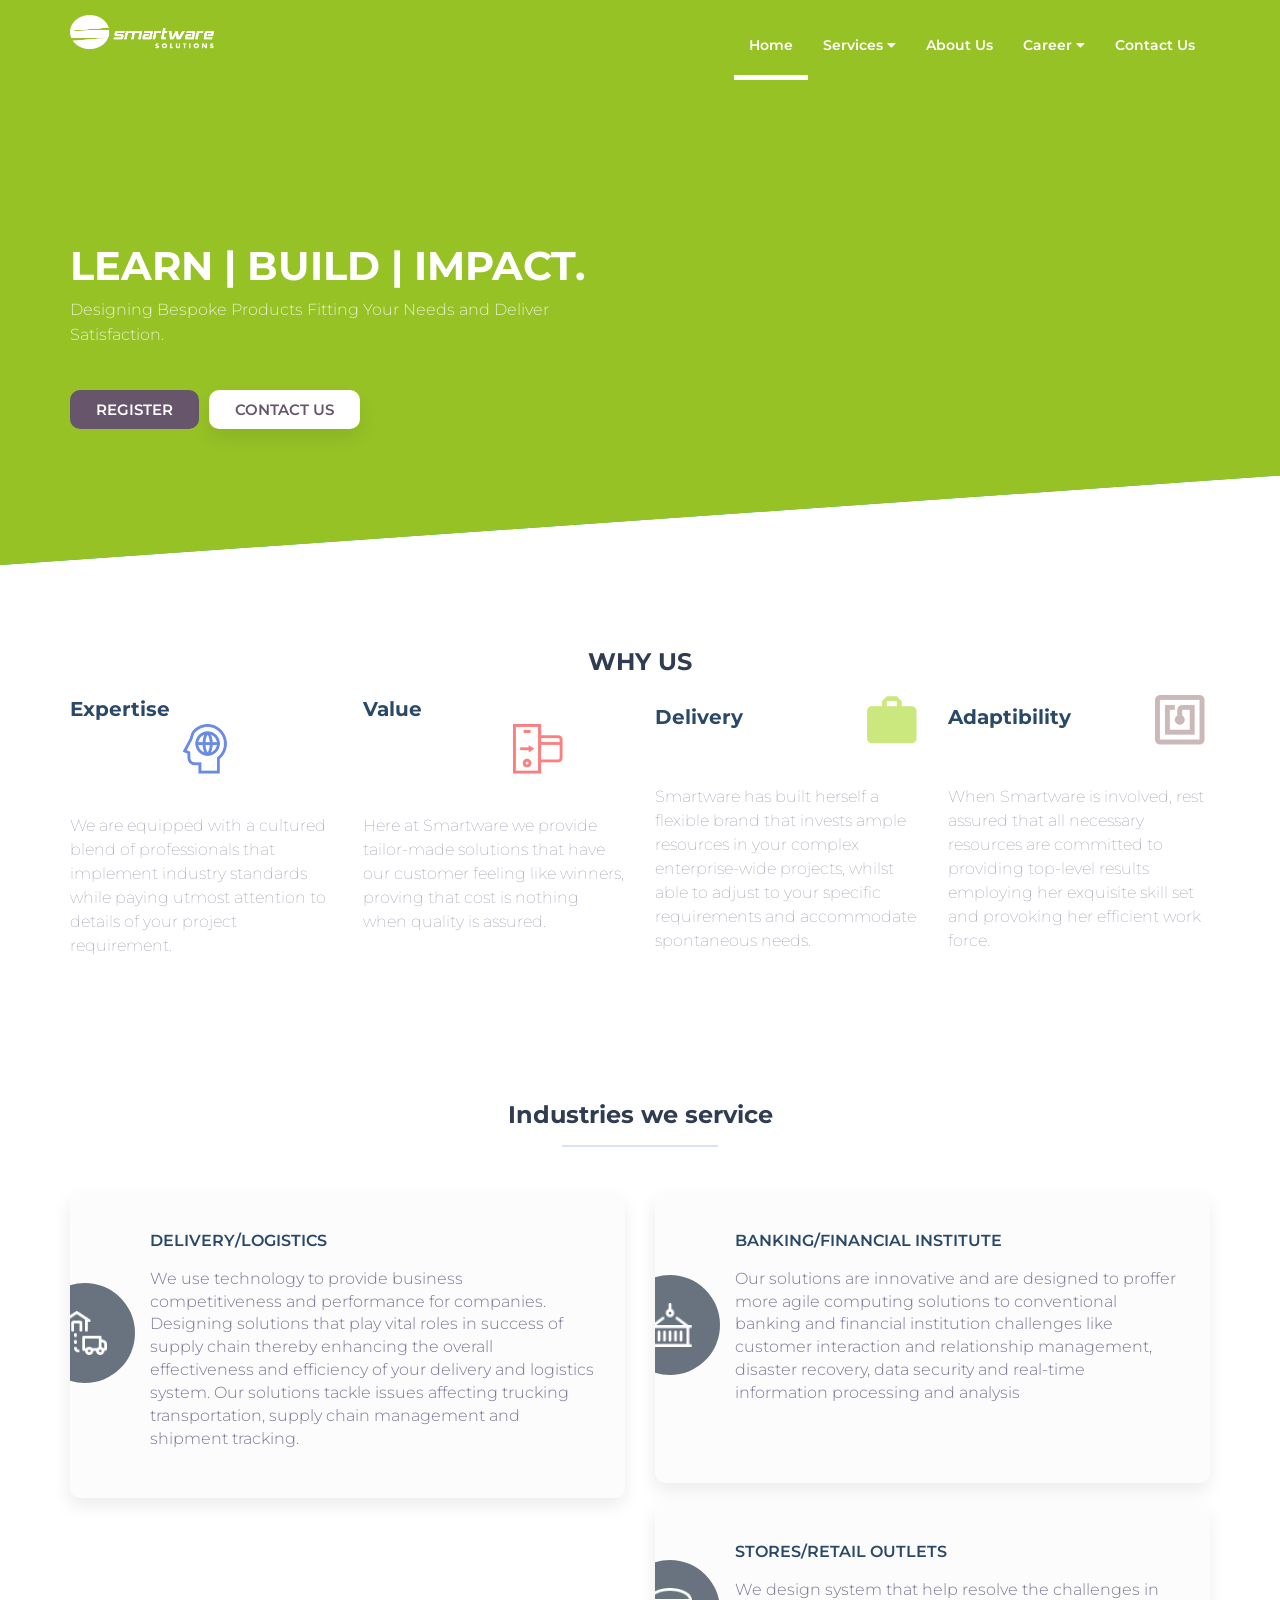
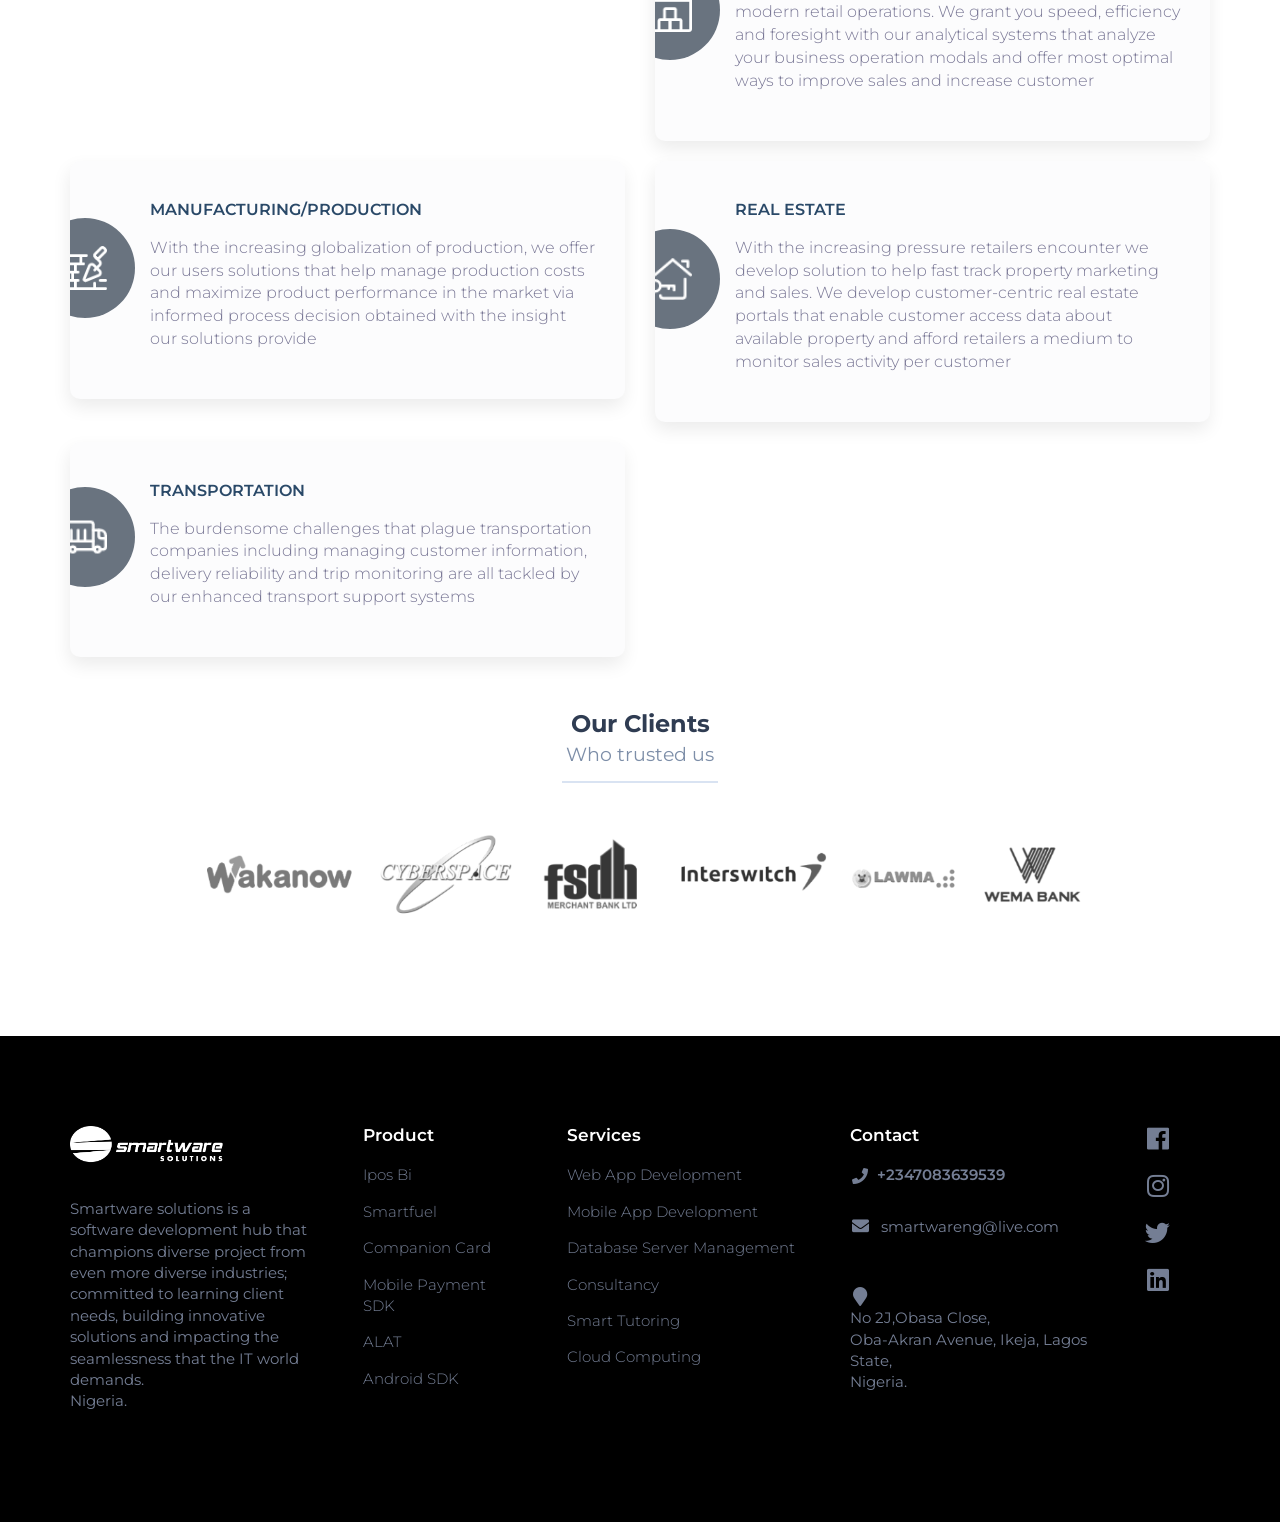
==== HtmlSite/index.html @ 6324d2cb "service page added and features" ====
<!doctype html>
<html>

<head>
    <meta charset="UTF-8">
    <meta name="viewport" content="width=device-width, initial-scale=1.0,maximum-scale=1.0, user-scalable=no">
    <title>Smartware</title>
    <link rel="stylesheet" type="text/css" href="css/bootstrap.min.css">
    <link rel="stylesheet" type="text/css" href="css/bootstrap-slider.min.css">
    <link rel="stylesheet" type="text/css" href="css/fontawesome-all.min.css">
    <link rel="stylesheet" type="text/css" href="css/style-green.css">
    <link rel="stylesheet" type="text/css" href="css/slick.css">
    <link rel="stylesheet" href="https://cdnjs.cloudflare.com/ajax/libs/animate.css/3.7.0/animate.css" />
</head>

<body>
    <div id="header-holder" class="main-header">
        <div class="bg-animation">
            <div class="graphic-show">
                <img class="fix-size" src="images/graphic1.png" alt="">
                <img class="img img1" src="images/graphic1.png" alt="">
                <img class="img img2" src="images/graphic2.png" alt="">
                <img class="img img3" src="images/graphic3.png" alt="">
            </div>
        </div>
        <nav id="nav" class="navbar navbar-default navbar-full">
            <div class="container-fluid">
                <div class="container container-nav">
                    <div class="row">
                        <div class="col-md-12">
                            <div class="navbar-header">
                                <button aria-expanded="false" type="button" class="navbar-toggle collapsed"
                                    data-toggle="collapse" data-target="#bs">
                                    <span class="icon-bar"></span>
                                    <span class="icon-bar"></span>
                                    <span class="icon-bar"></span>
                                </button>
                                <a class="logo-holder" href="index.html">
                                    <div class="logo" style="width:500px;height:18px"></div>
                                </a>
                            </div>
                            <div style="height: 1px;" role="main" aria-expanded="false" class="navbar-collapse collapse"
                                id="bs">
                                <ul class="nav navbar-nav navbar-right">
                                    <li><a style="border-bottom:5px solid #ffffff" href="index.html">Home</a></li>
                                    <li class="dropdown unity-menu">
                                        <a href="services.html">Services <i class="fas fa-caret-down"></i></a>
                                        <ul class="dropdown-menu dropdown-unity">
                                            <li>
                                                <a class=" " href="WebApp.html">
                                                    <div class="unity-box">

                                                        <div class="unity-title">
                                                            Web App Development
                                                        </div>

                                                    </div>
                                                </a>
                                            </li>

                                            <li>
                                                <a class=" " href="MobileApp.html">
                                                    <div class="unity-box">

                                                        <div class="unity-title">
                                                            Mobile App Development
                                                        </div>

                                                    </div>
                                                </a>
                                            </li>

                                            <li>
                                                <a class=" " href="Consultancy.html">
                                                    <div class="unity-box">

                                                        <div class="unity-title">
                                                            Consultancy
                                                        </div>

                                                    </div>
                                                </a>
                                            </li>

                                            <li>
                                                <a class=" " href="Outsourcing.html">
                                                    <div class="unity-box">

                                                        <div class="unity-title">
                                                            Recruitment Outsourcing
                                                        </div>

                                                    </div>
                                                </a>
                                            </li>

                                            <li>
                                                <a class=" " href="SmartTut.html">
                                                    <div class="unity-box">

                                                        <div class="unity-title">
                                                            Smart Tutoring
                                                        </div>

                                                    </div>
                                                </a>
                                            </li>

                                            <li>
                                                <a class=" " href="CloudComp.html">
                                                    <div class="unity-box">

                                                        <div class="unity-title">
                                                            Cloud Computing
                                                        </div>

                                                    </div>
                                                </a>
                                            </li>
                                        </ul>
                                    </li>
                                    <li class="dropdown">
                                        <a href="aboutus.html">About Us </a>
                                    </li>

                                    <li class="dropdown unity-menu">
                                        <a href="career.html">Career <i class="fas fa-caret-down"></i></a>
                                        <ul class="dropdown-menu dropdown-unity">
                                            <li>
                                                <a class=" " href="SoftwareEng.html">
                                                    <div class="unity-box">

                                                        <div class="unity-title">
                                                            Software Engineer
                                                        </div>

                                                    </div>

                                                </a>
                                            </li>

                                            <li>
                                                <a class=" " href="System Analyst.html">
                                                    <div class="unity-box">

                                                        <div class="unity-title">
                                                            System Analyst
                                                        </div>

                                                    </div>

                                                </a>
                                            </li>

                                            <li>
                                                <a class=" " href="BuisnessAnalyst.html">
                                                    <div class="unity-box">

                                                        <div class="unity-title">
                                                            Buisness Analyst
                                                        </div>

                                                    </div>

                                                </a>
                                            </li>

                                            <li>
                                                <a class="" href="SoftwareTester.html">
                                                    <div class="unity-box">

                                                        <div class="unity-title">
                                                            Software Tester
                                                        </div>

                                                    </div>

                                                </a>
                                            </li>

                                            <li>
                                                <a class="" href="WebDeveloper.html">
                                                    <div class="unity-box">

                                                        <div class="unity-title">
                                                            Web Developer
                                                        </div>

                                                    </div>

                                                </a>
                                            </li>
                                            <li>
                                                <a class="" href="NetworkEngineer.html">
                                                    <div class="unity-box">

                                                        <div class="unity-title">
                                                            Network Engineer
                                                        </div>

                                                    </div>

                                                </a>
                                            </li>

                                        </ul>


                                    </li>

                                    <li class="support-button-holder support-dropdown">
                                        <a href="contact.html">Contact Us</a>
                                    </li>
                                </ul>
                            </div>
                        </div>
                    </div>
                </div>
            </div>
        </nav>


        <div id="top-content" class="container-fluid">
            <div class="container">
                <div class="row">
                    <div class="col-md-6">
                        <div id="main-slider">
                            <div class="slide">
                                <!-- <div class="noti-holder">
                                    <a href="#">
                                        <div class="noti">
                                            <span class="badge">New</span><span class="text">Added new packages in cloud hosting.</span>
                                        </div>
                                    </a>
                                </div> -->
                                <div class="spacer"></div>
                                <span class=" animated wobble big-title">LEARN | BUILD | IMPACT.</span>
                                <p class="animated slideInDown">Designing Bespoke Products Fitting Your Needs and
                                    Deliver Satisfaction. </p>
                                <div class="btn-holder">
                                    <a href="signup.html" class="ybtn ybtn-header-color">Register</a><a
                                        href="contact.html" class="ybtn ybtn-white ybtn-shadow"
                                        style="margin:0;">Contact Us</a>
                                </div>
                            </div>
                        </div>
                    </div>
                    <div class="col-md-4">
                        <img class="header-graphic" src="images/graphic1.png" alt="" />
                    </div>
                </div>
            </div>
        </div>
    </div>

    <br>
    <div id="info" class="container-fluid">
        <div class="container">
            <div class="row">

                <div class="col-md-12">
                    <div class="top-title" >WHY US</div>
                    <!-- <div class="row-subtitle"></div> -->
                </div>
                <!-- <div class="info-why">
                    <h3 style="color:#2F3C52">WHY US?</h3>
                </div> -->
                <div class="info-host">
                    <div class="col-md-3">

                        <div class="expert-text">
                            <a href="" style="font-size: 20px; font-weight: bold; color: #2A4968;">Expertise</a>
                            <img src="images/expertise.png" style="width:50px; margin-left:110px" alt="">
                        </div>

                        <div class="info-text">
                            <p>We are equipped with a cultured blend of professionals that implement industry standards
                                while paying utmost attention to details of your project requirement.</p>
                        </div>

                    </div>

                    <div class="col-md-3">

                        <div class="expert-text">
                            <a href="" style="font-size: 20px; font-weight: bold; color: #2A4968;">Value</a>
                            <img src="images/mobile-payment.png" style="width:50px; margin-left:150px" alt="">
                        </div>

                        <div class="info-text">
                            <p>Here at Smartware we provide tailor-made solutions that have our customer feeling like
                                winners, proving that cost is nothing when quality is assured.</p>
                        </div>

                    </div>

                    <div class="col-md-3">

                        <div class="expert-text">
                            <a href="" style="font-size: 20px; font-weight: bold; color: #2A4968;">Delivery</a>
                            <img src="images/briefcase.png" style="width:50px; margin-left:120px" alt="">
                        </div>

                        <div class="info-text">
                            <p>Smartware has built herself a flexible brand that invests ample resources in your complex
                                enterprise-wide projects, whilst able to adjust to your specific requirements and
                                accommodate spontaneous needs.</p>
                        </div>
                    </div>
                    <div class="col-md-3">

                        <div class="expert-text">
                            <a href="" style="font-size: 20px; font-weight: bold; color: #2A4968;">Adaptibility</a>
                            <img src="images/communication.png" style="width:50px; margin-left:80px" alt="">
                        </div>

                        <div class="info-text">
                            <p>When Smartware is involved, rest assured that all necessary resources are committed to
                                providing top-level results employing her exquisite skill set and provoking her
                                efficient
                                work force.</p>
                        </div>
                    </div>
                </div>
            </div>
        </div>
    </div>

    <div id="services" class="container-fluid">
        <div class="container">
            <div class="row">
                <div class="col-md-12">
                    <div class="row-title">Industries we service</div>
                    <div class="row-subtitle"></div>
                </div>
            </div>
            <div class="row">
                <div class="col-sm-12 col-md-6">
                    <div class="service-box">
                        <div class="service-icon">
                            <img src="images/Logistics.svg" alt="">
                        </div>
                        <div class="service-title">Delivery/Logistics</div>
                        <div class="row-line"></div>
                        <div class="service-delivery">
                            <p>We use technology to provide business competitiveness and performance for companies.
                                Designing solutions that play vital roles in success of supply chain thereby enhancing
                                the overall effectiveness and efficiency of your delivery and logistics system. Our
                                solutions tackle issues affecting trucking transportation, supply chain management and
                                shipment tracking.</p>

                            <!-- <a href="services.html" class="ybtn ybtn-header-color">Read More</a> -->
                        </div>
                    </div>
                    <!-- <div class="btn-holder">
                        <a href="signup.html" class="ybtn ybtn-header-color">Register</a>
                        <a href="contact.html"class="ybtn ybtn-white ybtn-shadow" style="margin:0;">Contact Us</a>
                    </div> -->
                </div>
                <div class="col-sm-12 col-md-6">
                    <div class="service-box">
                        <div class="service-icon">
                            <img src="images/Banking.svg" alt="">
                        </div>
                        <div class="service-title">Banking/Financial Institute</div>
                        <div class="row-line"></div>
                        <div class="service-banking">
                            <p>Our solutions are innovative and are designed to proffer more agile computing solutions
                                to conventional banking and financial institution challenges like customer interaction
                                and relationship management, disaster recovery, data security and real-time information
                                processing and analysis </p>
                            <!-- <a href="services.html" class="ybtn ybtn-header-color">Read More</a> -->
                        </div>
                    </div>
                </div>
                <div class="col-sm-12 col-md-6">
                    <div class="service-box">
                        <div class="service-icon">
                            <img src="images/Retail.svg" alt="">
                        </div>
                        <div class="service-title">Stores/Retail Outlets</div>
                        <div class="service-store">
                            <p>We design system that help resolve the challenges in modern retail operations. We grant
                                you speed, efficiency and foresight with our analytical systems that analyze your
                                business operation modals and offer most optimal ways to improve sales and increase
                                customer</p>
                            <!-- <a href="services.html" class="ybtn ybtn-header-color">Read More</a> -->
                        </div>
                    </div>
                </div>
                <div class="col-sm-12 col-md-6">
                    <div class="service-box">
                        <div class="service-icon">
                            <img src="images/Production.svg" alt="">
                        </div>
                        <div class="service-title">Manufacturing/Production</div>
                        <div class="service-product">
                            <p>With the increasing globalization of production, we offer our users solutions that help
                                manage production costs and maximize product performance in the market via informed
                                process decision obtained with the insight our solutions provide</p>
                            <!-- <a href="services.html" class="ybtn ybtn-header-color">Read More</a> -->
                        </div>
                    </div>
                </div>

                <div class="col-sm-12 col-md-6">
                    <div class="service-box">
                        <div class="service-icon">
                            <img src="images/RealEstate.svg" alt="">
                        </div>
                        <div class="service-title">Real Estate</div>
                        <div class="service-delivery">
                            <p>With the increasing pressure retailers encounter we develop solution to help fast track
                                property marketing and sales. We develop customer-centric real estate portals that
                                enable customer access data about available property and afford retailers a medium to
                                monitor sales activity per customer
                            </p>
                            <!-- <a href="services.html" class="ybtn ybtn-header-color">Read More</a> -->
                        </div>
                    </div>
                </div>

                <div class="col-sm-12 col-md-6">
                    <div class="service-box">
                        <div class="service-icon">
                            <img src="images/Delivery.svg" alt="">
                        </div>
                        <div class="service-title">Transportation</div>
                        <div class="service-product">
                            <p>The burdensome challenges that plague transportation companies including managing
                                customer information, delivery reliability and trip monitoring are all tackled by our
                                enhanced transport support systems </p>
                            <!-- <a href="services.html" class="ybtn ybtn-header-color">Read More</a>
                        </div> -->
                        </div>
                    </div>
                </div>
            </div>
        </div>



        <div id="testimonials" class="container-fluid">
            <div class="bg-color"></div>
            <div class="container">
                <div class="row">
                    <div class="col-xs-12">
                        <div class="client-title">Our Clients</div>
                        <div class="row-subtitle">Who trusted us</div>
                    </div>
                </div>
                <div class="row">
                    <div class="col-xs-12">
                        <img style="width:80%;" src="images/clientelle.png" alt="">
                        <div id="testimonials-slider">
                            <!-- <img style="width:80%;" src="images/clientelle.png" alt=""> -->
                        </div>
                    </div>
                </div>
            </div>
        </div>
    </div>

    <div id="footer" class="container-fluid">
        <div class="container">
            <div class="row">
                <div class="col-xs-6 col-sm-4 col-md-3">
                    <div class="address-holder">
                        <img style="width:60%" src="images/smartlogo.png" alt="">


                        <!-- <div class="phone"><i class="fas fa-phone"></i>+2347083639539</div>
                            <div class="email"><i class="fas fa-envelope"></i> smartwareng@live.com</div> -->
                        <div class="address">

                            <p>Smartware solutions is a software development hub that champions diverse project from
                                even more diverse industries; committed to learning client needs, building innovative
                                solutions and impacting the seamlessness that the IT world demands.<br>
                                Nigeria.</p>
                        </div>
                    </div>
                </div>
                <div class="col-xs-6 col-sm-2 col-md-2">
                    <div class="footer-menu-holder">
                        <h4>Product</h4>
                        <ul class="footer-menu">
                            <li><a href="">Ipos Bi</a></li>
                            <li><a href="">Smartfuel</a></li>
                            <li><a href="">Companion Card</a></li>
                            <li><a href="">Mobile Payment SDK</a></li>
                            <li><a href="">ALAT</a></li>
                            <li><a href="">Android SDK</a></li>
                        </ul>
                    </div>
                </div>
                <div class="col-xs-6 col-sm-2 col-md-3">
                    <div class="footer-menu-holder">
                        <h4>Services</h4>
                        <ul class="footer-menu">
                            <li><a href="">Web App Development</a></li>
                            <li><a href="">Mobile App Development</a></li>
                            <li><a href="">Database Server Management</a></li>
                            <li><a href="">Consultancy</a></li>
                            <li><a href="">Smart Tutoring</a></li>
                            <li><a href="">Cloud Computing</a></li>
                        </ul>
                    </div>
                </div>
                <div class="col-xs-6 col-sm-3 col-md-3">
                    <div class="address-holder">
                        <h4>Contact</h4>
                        <div class="phone"><i class="fas fa-phone"></i>+2347083639539</div>
                        <div class="email"><i class="fas fa-envelope"></i> smartwareng@live.com</div>
                        <div class="address">
                            <i class="fas fa-map-marker"></i>
                            <div>No 2J,Obasa Close,<br>
                                Oba-Akran Avenue, Ikeja, Lagos State,<br>
                                Nigeria.</div>
                        </div>
                    </div>
                </div>
                <div class="col-xs-12 col-sm-1 col-md-1">
                    <div class="social-menu-holder">
                        <ul class="social-menu">
                            <li><a href=""><i class="fab fa-facebook"></i></a></li>
                            <li><a href=""><i class="fab fa-instagram"></i></a></li>
                            <li><a href=""><i class="fab fa-twitter"></i></a></li>
                            <li><a href=""><i class="fab fa-linkedin"></i></a></li>
                        </ul>
                    </div>
                </div>
            </div>
        </div>
    </div>

</body>

</html>
---- HtmlSite/css/style-green.css ----
/*------------------------------------------------------------------
 * Theme Name: Hostify Responsive Template
 * Theme URI: http://www.brandio.io/envato/hostify
 * Author: Brandio
 * Author URI: http://www.brandio.io/
 * Description: A Bootstrap Responsive HTML5 Template
 * Version: 2.0
 * Licensed under MIT (https://github.com/twbs/bootstrap/blob/master/LICENSE)
 * Bootstrap v3.3.7 (http://getbootstrap.com)
 * Copyright 2019 Brandio.
 -------------------------------------------------------------------*/
/*------------------------------------------------------------------
[Table of contents]

1. General Styles.
2. Header Styles.
3. Top Content Styles.
4. info Section Styles.
5. Services Section Styles.
6. Message Section Styles.
7. Pricing Section Styles.
8. Custom Plan Section Styles.
9. Features Section Styles.
10. Testimonials Section Styles.
11. More Features Section Styles.
12. Footer Section Styles.
13. Sign in - Sign up Pages Styles.
14. Inner Pages Styles.
15. Responsive Styles.
-------------------------------------------------------------------*/
@import url("https://fonts.googleapis.com/css?family=Montserrat:200,300,400,500,600,700");

@import url("https://fonts.googleapis.com/css?family=Rubik:400,500");

@import url("../fonts/hostify.css");
/*------------------------------------------------------------------
	1. General Styles
-------------------------------------------------------------------*/
*, body {
    font-family: 'Montserrat', sans-serif;
    font-weight: 400;
    -webkit-font-smoothing: antialiased;
    text-rendering: optimizeLegibility;
    -moz-osx-font-smoothing: grayscale;
}

a, input[type="submit"] {
    -webkit-transition: all 0.3s ease;
    transition: all 0.3s ease;
}

.rtl-cols div[class^="col-"] {
    float: right;
}

.slick-track {
    -webkit-transition: none;
    transition: none;
}

.slick-slide {
    cursor: pointer;
    outline: 0;
}

.slick-dots {
    position: absolute;
    left: 0;
    bottom: 0;
    width: 100%;
    list-style: none;
    padding: 0;
    margin: 0;
    text-align: center;
}

.slick-dots li {
    display: inline-block;
    text-indent: -9999px;
    white-space: nowrap;
    border: 0;
    width: 8px;
    height: 8px;
    border-radius: 8px;
    background-color: #ffffff;
    opacity: 0.5;
    margin-left: 5px;
    -webkit-box-shadow: 0 0 10px 0 rgba(0, 0, 0, 0.5);
    box-shadow: 0 0 10px 0 rgba(0, 0, 0, 0.5);
}

.slick-dots li.slick-active {
    opacity: 1;
}

.row-title {
    text-align: center;
    font-size: 24px;
    font-weight: 700;
    color: #2F3C52;
    position: relative;
    margin-top: 40px;
    /* margin-top: 0; */
}

.top-title {
    text-align: center;
    font-size: 24px;
    font-weight: 700;
    color: #2F3C52;
    position: relative;
    /* margin-top: 40px; */
    /* margin-top: 0; */
}

.client-title {
    text-align: center;
    font-size: 24px;
    font-weight: 700;
    color: #2F3C52;
    position: relative;
    margin-top: 40px;
    /* margin-top: 0; */
}

.row-title.grey-color {
    color: #44494f;
    margin-bottom: 20px;
}

.row-title.grey-color:after {
    background-color: #44494f;
    bottom: -6px;
}

.row-subtitle {
    position: relative;
    text-align: center;
    font-size: 19px;
    color: #7D8EA8;
    font-weight: 400;
    margin-bottom: 50px;
}

.row-line:after {
    position: absolute;
    content: "";
    width: 70px;
    height: 7px;
    background-color: #D9E3F2;
    left: 5%;
    margin-left: -40px;
    bottom: -15px;
    border-radius: 8px;
}


.row-subtitle:after {
    position: absolute;
    content: "";
    width: 156px;
    height: 2px;
    background-color: #D9E3F2;
    left: 50%;
    margin-left: -78px;
    bottom: -15px;
}

.row-icon {
    text-align: center;
}

.row-icon .pricing-icon {
    position: relative;
    width: 88px;
    height: 88px;
    display: inline-block;
    border-radius: 200px;
    overflow: hidden;
    z-index: 100;
    background-color: #ffffff;
    border: 2px solid #cfced6;
    animation-name: little-move;
}

.row-icon .pricing-icon .htfy {
    color: #ffffff;
    font-size: 45px;
    margin-top: 21px;
}

.row-icon .pricing-icon .htfy-technology {
    margin-top: 26px;
}

.row-icon .pricing-icon [class*="fa"] {
    color: #ffffff;
    font-size: 40px;
    margin-top: 25px;
}

.row-icon .pricing-icon.color1 .htfy, .row-icon .pricing-icon.color1 [class*="fa"] {
    color: #00b869;
}

.row-icon .pricing-icon.color2 .htfy, .row-icon .pricing-icon.color2 [class*="fa"] {
    color: #5d9cec;
}

.row-icon .pricing-icon.color3 .htfy, .row-icon .pricing-icon.color3 [class*="fa"] {
    color: #65d692;
}

.ybtn {
    border: 0;
    border-radius: 10px;
    font-size: 15px;
    font-weight: 600;
    text-transform: uppercase;
    padding: 9px 26px;
    margin: 5px 10px;
    display: inline-block;
    white-space: nowrap;
    outline: none;
    -webkit-transition: all 0.3s ease 0s;
    transition: all 0.3s ease 0s;
    -webkit-transform: scale(1);
    -moz-transform: scale(1);
    -ms-transform: scale(1);
    transform: scale(1);
}

.ybtn:hover, .ybtn:focus {
    text-decoration: none;
    -webkit-transform: scale(0.95);
    -moz-transform: scale(0.95);
    -ms-transform: scale(0.95);
    transform: scale(0.95);
}

.ybtn-small {
    border-radius: 8px;
    font-size: 13px;
    font-weight: 600;
    text-transform: none;
    padding: 5px 15px;
    margin: 2px 4px;
}

.ybtn-shadow {
    -webkit-box-shadow: 0 9px 18px rgba(0, 0, 0, 0.08);
    box-shadow: 0 9px 18px rgba(0, 0, 0, 0.08);
}

.ybtn-accent-color {
    color: #ffffff;
    background-color: #66556b;
}

.ybtn-accent-color:hover, .ybtn-accent-color:focus {
    color: #ffffff;
    background-color: #608504;
}

.ybtn-header-color {
    color: #ffffff;
    background-color: #66556b;
}

.ybtn-header-color:hover, .ybtn-header-color:focus {
    color: #ffffff;
    background-color: #608504;
}

.ybtn-other-color {
    color: #ffffff;
    background-color: #3d3d3d;
}

.ybtn-other-color:hover, .ybtn-other-color:focus {
    color: #ffffff;
    background-color: #242424;
}

.ybtn-purple-text {
    color: #00b869;
    background-color: transparent;
}

.ybtn-purple-text:hover, .ybtn-purple-text:focus {
    color: #009f5a;
}

.ybtn-purple {
    color: #ffffff;
    background-color: #756de7;
}

.ybtn-purple:hover, .ybtn-purple:focus {
    color: #ffffff;
    background-color: #6961d4;
}

.ybtn-purple-text {
    color: #756de7;
    background-color: transparent;
}

.ybtn-purple-text:hover, .ybtn-purple-text:focus {
    color: #6961d4;
}

.ybtn-white {
    color: #66556b;
    background-color: #ffffff;
}

.ybtn-white:hover, .ybtn-white:focus {
    color: #000;
    background-color: #ffffff;
}

.ybtn-pink {
    color: #ffffff;
    background-color: #ed52f8;
}

.ybtn-pink:hover, .ybtn-pink:focus {
    color: #ffffff;
    background-color: #e14eeb;
}

.special-gradiant {
  /* Permalink - use to edit and share this gradient: http://colorzilla.com/gradient-editor/#000000+0,000000+100&0+0,0+4,1+5,0+6,0+9,1+10,0+11,0+14,1+15,0+16,0+19,1+20,0+21,0+24,1+25,0+26,0+29,1+30,0+31,0+34,1+35,0+36,0+39,1+40,0+41,0+44,1+45,0+46,0+49,1+50,0+51,0+54,1+55,0+56,0+59,1+60,0+61,0+64,1+65,0+66,1+65,0+69,1+70,0+71,0+74,1+75,0+76,0+79,1+80,0+81,0+84,1+85,0+86,0+89,1+90,0+91,0+94,1+95,0+96,0+100 */
    background: -moz-linear-gradient(-45deg, transparent 0%, transparent 4%, black 5%, transparent 6%, transparent 9%, black 10%, transparent 11%, transparent 14%, black 15%, transparent 16%, transparent 19%, black 20%, transparent 21%, transparent 24%, black 25%, transparent 26%, transparent 29%, black 30%, transparent 31%, transparent 34%, black 35%, transparent 36%, transparent 39%, black 40%, transparent 41%, transparent 44%, black 45%, transparent 46%, transparent 49%, black 50%, transparent 51%, transparent 54%, black 55%, transparent 56%, transparent 59%, black 60%, transparent 61%, transparent 64%, black 65%, transparent 66%, transparent 69%, black 70%, transparent 71%, transparent 74%, black 75%, transparent 76%, transparent 79%, black 80%, transparent 81%, transparent 84%, black 85%, transparent 86%, transparent 89%, black 90%, transparent 91%, transparent 94%, black 95%, transparent 96%, transparent 100%);
  /* FF3.6-15 */
    background: -webkit-linear-gradient(-45deg, transparent 0%, transparent 4%, black 5%, transparent 6%, transparent 9%, black 10%, transparent 11%, transparent 14%, black 15%, transparent 16%, transparent 19%, black 20%, transparent 21%, transparent 24%, black 25%, transparent 26%, transparent 29%, black 30%, transparent 31%, transparent 34%, black 35%, transparent 36%, transparent 39%, black 40%, transparent 41%, transparent 44%, black 45%, transparent 46%, transparent 49%, black 50%, transparent 51%, transparent 54%, black 55%, transparent 56%, transparent 59%, black 60%, transparent 61%, transparent 64%, black 65%, transparent 66%, transparent 69%, black 70%, transparent 71%, transparent 74%, black 75%, transparent 76%, transparent 79%, black 80%, transparent 81%, transparent 84%, black 85%, transparent 86%, transparent 89%, black 90%, transparent 91%, transparent 94%, black 95%, transparent 96%, transparent 100%);
  /* Chrome10-25,Safari5.1-6 */
    background: linear-gradient(135deg, transparent 0%, transparent 4%, black 5%, transparent 6%, transparent 9%, black 10%, transparent 11%, transparent 14%, black 15%, transparent 16%, transparent 19%, black 20%, transparent 21%, transparent 24%, black 25%, transparent 26%, transparent 29%, black 30%, transparent 31%, transparent 34%, black 35%, transparent 36%, transparent 39%, black 40%, transparent 41%, transparent 44%, black 45%, transparent 46%, transparent 49%, black 50%, transparent 51%, transparent 54%, black 55%, transparent 56%, transparent 59%, black 60%, transparent 61%, transparent 64%, black 65%, transparent 66%, transparent 69%, black 70%, transparent 71%, transparent 74%, black 75%, transparent 76%, transparent 79%, black 80%, transparent 81%, transparent 84%, black 85%, transparent 86%, transparent 89%, black 90%, transparent 91%, transparent 94%, black 95%, transparent 96%, transparent 100%);
  /* W3C, IE10+, FF16+, Chrome26+, Opera12+, Safari7+ */
    filter: progid:DXImageTransform.Microsoft.gradient( startColorstr='#00000000', endColorstr='#00000000',GradientType=1 );
  /* IE6-9 fallback on horizontal gradient */
    position: absolute;
    left: 0;
    top: 50%;
    margin-top: -90%;
    width: 158px;
    height: 158px;
    z-index: -1;
    opacity: 0.15;
    animation-duration: 1s;
    animation-timing-function: linear;
    animation-iteration-count: infinite;
}

@keyframes little-move {
    0% {
        left: 0;
    }

    100% {
        left: -15px;
    }
}

/*
::selection {
  background: #9e57f9;
}
::-moz-selection {
  background: #9e57f9;
}
*/
/*------------------------------------------------------------------
	2. Header Styles
-------------------------------------------------------------------*/
#header-holder {
    position: relative;
    z-index: 100;
    background-color: #ffffff;
    padding-top: 15px;
}

#header-holder .bg-animation {
    position: absolute;
    opacity: 1;
    left: 0%;
    top: -20%;
    width: 100%;
    height: 108%;
    background-image: url(../images/Path95.svg);
    background-repeat: no-repeat;
    background-size: 100% 100%;
    background-color: #00b869;
    -webkit-transform: skewY(-10deg);
    -moz-transform: skewY(-10deg);
    -ms-transform: skewY(-10deg);
    transform: skewY(-10deg);
    z-index: -1;
}

/* #header-holder.inner-header {
    position: relative;
} */

.about-header:before {
    position: absolute;
    content: "";
    top: 0;
    left: 0;
    width: 100%;
    /* height: 100%; */
    background-repeat: repeat-x;
    background-image: -webkit-linear-gradient(120deg, #97C226, #97C226);
    background-image: -o-linear-gradient(120deg, #97C226, #97C226);
    background-image: linear-gradient(120deg, #97C226, #97C226);
}

#header-holder.inner-header:before {
    position: absolute;
    content: "";
    top: 0;
    left: 0;
    width: 100%;
    height: 100%;
    background-repeat: repeat-x;
    background-image: -webkit-linear-gradient(120deg, #97C226, #97C226);
    background-image: -o-linear-gradient(120deg, #97C226, #97C226);
    background-image: linear-gradient(120deg, #97C226, #97C226);
}

#header-holder.inner-header .bg-animation  {
    opacity: 1;
    top: 0;
    height: 100%;
    background-image: inherit;
    background-color:  #A8D82A,;
    -webkit-transform: skewY(0deg);
    -moz-transform: skewY(0deg);
    -ms-transform: skewY(0deg);
    transform: skewY(0deg);
    display: none;
}

#header-holder #nav {
    border: 0;
    background-color: transparent;
}

@media (min-width: 1800px) {
    #header-holder:not(.inner-header):before {
        content: "";
        position: absolute;
        left: 0;
        top: 0;
        width: 100%;
        height: 60%;
        background-color:  #A8D82A,;
        -webkit-transform: skewY(-10deg);
        -moz-transform: skewY(-10deg);
        -ms-transform: skewY(-10deg);
        transform: skewY(-10deg);
        -webkit-transform-origin: left top;
        -moz-transform-origin: left top;
        -ms-transform-origin: left top;
        transform-origin: left top;
        z-index: -1;
    }

    #header-holder.main-header:before {
        display: none !important;
    }
}

.logo-holder {
    font-family: 'Rubik', sans-serif;
    color: #ffffff;
    font-size: 19px;
    font-weight: 500;
    cursor: pointer;
    display: inline-block;
    padding-top: 17px;
    -webkit-transition: all 0.3s ease 0s;
    transition: all 0.3s ease 0s;
}

.logo-holder:hover, .logo-holder:focus {
    color: #ffffff;
    text-decoration: none;
}

.logo-holder{
    display: inline-block;
    background-image: url(../images/smartlogo.png);
    background-size: contain;
    background-repeat: no-repeat;
}

svg.logo {
    width: 62px;
    height: auto;
}

svg.logo text {
    font-family: 'Rubik', sans-serif;
    font-weight: 500;
    fill: #ffffff;
}

.navbar-collapse-centered {
    text-align: center;
}

.navbar-nav-centered {
    display: inline-block;
    float: none;
}

.navbar-default .navbar-collapse, .navbar-default .navbar-form {
    border-color: rgba(231, 231, 231, 0.2);
}

.navbar {
    border: 0;
    border-radius: 0;
    margin-bottom: 0;
}

.navbar-default .navbar-nav > li > a {
    color: #fff;
    font-size: 14px;
    font-weight: 600;
    -webkit-transition: all 0.3s ease 0s;
    transition: all 0.3s ease 0s;
}

.navbar-default .navbar-nav > li > a:hover, .navbar-default .navbar-nav > li > a:focus {
    color: #ffffff99;
}

.navbar-default .navbar-nav > li > a.login-button {
    margin-left: 30px;
}

.navbar-default .navbar-nav > .active a, .navbar-default .navbar-nav > .active a:focus, .navbar-default .navbar-nav > .active a:hover {
    color: #dbc2fe;
    background-color: transparent;
}

.support-button-holder {
    border-radius: 4px;
}

.support-button-holder a.support-button {
    display: inline-block;
    position: relative;
    cursor: pointer;
    padding: 8px;
    background-color: #66556b;
    border-radius: 10px;
    color: #ffffff;
    opacity: 1;
    margin-top: 13px;
    margin-left: 10px;
    font-weight: 300;
    font-size: 12px;
    -webkit-box-shadow: 0 4px 6px 0 rgba(0, 0, 0, 0.15);
    box-shadow: 0 4px 6px 0 rgba(0, 0, 0, 0.15);
    -webkit-transition: all 0.3s ease 0s;
    transition: all 0.3s ease 0s;
}

.support-button-holder a.support-button:hover, .support-button-holder a.support-button:focus {
    border-radius: 10px;
    background-color: #608504 !important;
    color: #ffffff !important;
    opacity: 1 !important;
}

@media (min-width: 768px) {
    .navbar-nav > li > a {
        padding-top: 20px;
        padding-bottom: 20px;
    }
}

.navbar-default .navbar-toggle {
    border: 0px;
    -webkit-transition: all 0.3s ease 0s;
    transition: all 0.3s ease 0s;
}

.navbar-default .navbar-toggle .icon-bar {
    background-color: #ffffff;
}

.navbar-default .navbar-toggle:hover, .navbar-default .navbar-toggle:focus {
    background-color: transparent;
    opacity: 0.7;
}

.navbar-toggle {
    margin-top: 17px;
}

.navbar-nav > li > .dropdown-menu {
    border-radius: 10px;
}

.dropdown-menu, .navbar-main .dropdown-menu {
    background-color: #ffffff;
    min-width: 160px;
    border: 0;
    padding: 12px 12px;
    border-radius: 10px;
    -webkit-box-shadow: 0 6px 15px rgba(0, 0, 0, 0.1);
    box-shadow: 0 6px 15px rgba(0, 0, 0, 0.1);
    -webkit-transition: all 0.3s cubic-bezier(0.78, 0.74, 0.25, 1);
    transition: all 0.3s cubic-bezier(0.78, 0.74, 0.25, 1);
    z-index: 9999;
}

.dropdown:hover .dropdown-menu, .dropdown:focus .dropdown-menu {
    display: block;
    -webkit-transform: scale(1, 1);
    -moz-transform: scale(1, 1);
    -ms-transform: scale(1, 1);
    transform: scale(1, 1);
    opacity: 1;
}

.dropdown-menu {
    display: block;
    -webkit-transform-origin: 75% 0%;
    -moz-transform-origin: 75% 0%;
    -ms-transform-origin: 75% 0%;
    transform-origin: 75% 0%;
    -webkit-transform: scale(0, 0);
    -moz-transform: scale(0, 0);
    -ms-transform: scale(0, 0);
    transform: scale(0, 0);
    -webkit-transition: all 0.3s cubic-bezier(0.78, 0.74, 0.25, 1);
    transition: all 0.3s cubic-bezier(0.78, 0.74, 0.25, 1);
}

.dropdown-menu:before {
    position: absolute;
    content: "";
    top: -7px;
    right: 40px;
    width: 0;
    height: 0;
    border-left: 7px solid transparent;
    border-right: 7px solid transparent;
    border-bottom: 7px solid #ffffff;
}

.dropdown-menu > li > a {
    color: #69677e;
    font-size: 14px;
    font-weight: 600;
    text-decoration: none;
    display: block;
    padding: 5px 12px;
    border-radius: 10px;
    -webkit-transition: all 0.3s ease 0s;
    transition: all 0.3s ease 0s;
}

.dropdown-menu > li > a:focus, .dropdown-menu > li > a:hover {
    color: #00b869;
    background-color: #f7f6f8;
}

.dropdown-menu.dropdown-mega {
    z-index: 9998;
    padding: 20px 0;
    margin-top: 12px !important;
    display: block;
    -webkit-transform-origin: 50% 0%;
    -moz-transform-origin: 50% 0%;
    -ms-transform-origin: 50% 0%;
    transform-origin: 50% 0%;
    -webkit-transform: scale(1, 0);
    -moz-transform: scale(1, 0);
    -ms-transform: scale(1, 0);
    transform: scale(1, 0);
    -webkit-transition: all 0.3s cubic-bezier(0.78, 0.74, 0.25, 1);
    transition: all 0.3s cubic-bezier(0.78, 0.74, 0.25, 1);
    opacity: 0;
}

.dropdown-menu.dropdown-unity {
    -webkit-transform-origin: 85% 0%;
    -moz-transform-origin: 85% 0%;
    -ms-transform-origin: 85% 0%;
    transform-origin: 85% 0%;
}

.dropdown {
    -webkit-transition: all 0.3s ease 0s;
    transition: all 0.3s ease 0s;
}

.dropdown:hover .dropdown-menu, .dropdown:focus .dropdown-menu {
    display: block;
}

.dropdown.mega {
    position: inherit;
    -webkit-transition: all 0.3s ease 0s;
    transition: all 0.3s ease 0s;
}

.dropdown.mega > a {
    position: relative;
    z-index: 9999;
}

.dropdown.mega > a:before {
    position: absolute;
    content: "";
    bottom: -2px;
    left: 50%;
    margin-left: -2px;
    width: 0;
    height: 0;
    border-left: 7px solid transparent;
    border-right: 7px solid transparent;
    border-bottom: 7px solid #ffffff;
    opacity: 0;
    -webkit-transition: all 0.3s ease;
    transition: all 0.3s ease;
}

.dropdown.mega:hover > a:before, .dropdown.mega:focus > a:before {
    opacity: 1;
}

.dropdown.mega:hover .dropdown-menu.dropdown-mega, .dropdown.mega:focus .dropdown-menu.dropdown-mega {
    display: block;
    -webkit-transform: scale(1, 1);
    -moz-transform: scale(1, 1);
    -ms-transform: scale(1, 1);
    transform: scale(1, 1);
    opacity: 1;
}

.dropdown.mega .dropdown-menu.dropdown-mega:after {
    position: absolute;
    content: "";
    width: 100%;
    height: 12px;
    top: -12px;
    left: 0;
}

.dropdown.mega .dropdown-menu.dropdown-mega:before {
    display: none;
}

.dropdown.mega p {
    font-size: 15px;
    font-weight: 300;
    color: #7a7896;
    margin-top: 5px;
    padding: 10px;
}

.dropdown.unity-menu {
    -webkit-transition: all 0.3s ease 0s;
    transition: all 0.3s ease 0s;
}

.dropdown.unity-menu > a {
    position: relative;
    z-index: 9999;
}

.dropdown.unity-menu:hover > a:before, .dropdown.unity-menu:focus > a:before {
    opacity: 1;
}

.dropdown.unity-menu:hover .dropdown-menu.dropdown-unity, .dropdown.unity-menu:focus .dropdown-menu.dropdown-unity {
    display: block;
    -webkit-transform: scale(1, 1);
    -moz-transform: scale(1, 1);
    -ms-transform: scale(1, 1);
    transform: scale(1, 1);
    opacity: 1;
}

.dropdown.unity-menu .dropdown-menu.dropdown-unity:after {
    position: absolute;
    content: "";
    width: 100%;
    height: 12px;
    top: -12px;
    left: 0;
}

.dropdown.unity-menu p {
    font-size: 15px;
    font-weight: 300;
    color: #7a7896;
    margin-top: 5px;
    padding: 10px;
}

.unity-link {
    text-decoration: none !important;
    padding: 0 !important;
    background-color: transparent;
}

.unity-link:hover, .unity-link:focus {
    background-color: #EBF2F9 !important;
}

.unity-link:hover .unity-box:after, .unity-link:focus .unity-box:after {
    opacity: 1;
    right: 15px;
}

.unity-box {
    position: relative;
    padding: 5px; 
    border-radius: 8px;
    -webkit-transition: all 0.3s ease 0s;
    transition: all 0.3s ease 0s;
}

.unity-box:after {
    font-family: "hostify" !important;
    position: absolute;
    content: "\6b";
    font-size: 10px;
    top: 50%;
    margin-top: -7px;
    right: 20px;
    color: #B1C6DB;
    text-transform: none;
    font-weight: 600;
    opacity: 0;
    -webkit-transition: all 0.3s ease;
    transition: all 0.3s ease;
}

.unity-box .unity-icon {
    position: absolute;
    left: 18px;
    top: 50%;
    margin-top: -24px;
}

.unity-box .unity-icon .htfy {
    font-size: 45px;
}

.unity-box .unity-icon [class*="fa"] {
    font-size: 45px;
}

.unity-box .unity-icon img {
    width: 44px;
}

.unity-box .unity-title {
    font-size: 10px;
    font-weight:600;
    color: #2A4968;
    text-transform: uppercase;
}

.unity-box .unity-details {
    font-size: 14px;
    font-weight: 300;
    color: #7A7896;
}

.mega-link {
    text-decoration: none !important;
}

.mega-box {
    position: relative;
    padding: 20px 20px 20px 90px;
    border-radius: 8px;
    -webkit-transition: all 0.3s ease 0s;
    transition: all 0.3s ease 0s;
}

.mega-box:hover, .mega-box:focus {
    background-color: #f3f3f7;
}

.mega-box.m-color1 .mega-icon {
    color: #756de7;
}

.mega-box.m-color1:hover .mega-icon, .mega-box.m-color1:focus .mega-icon {
    color: #6057e3;
}

.mega-box.m-color2 .mega-icon {
    color: #5d9cec;
}

.mega-box.m-color2:hover .mega-icon, .mega-box.m-color2:focus .mega-icon {
    color: #468ee9;
}

.mega-box.m-color3 .mega-icon {
    color: #65d692;
}

.mega-box.m-color3:hover .mega-icon, .mega-box.m-color3:focus .mega-icon {
    color: #51d184;
}

.mega-box .mega-icon {
    position: absolute;
    left: 20px;
    top: 50%;
    margin-top: -24px;
}

.mega-box .mega-icon .htfy {
    font-size: 45px;
}

.mega-box .mega-icon [class*="fa"] {
    font-size: 45px;
}

.mega-box .mega-title {
    font-size: 15px;
    font-weight: 600;
    color: #3f3d59;
}

.mega-box .mega-details {
    font-size: 15px;
    font-weight: 300;
    color: #7a7896;
}

.support-button-holder {
    perspective: 1000px;
    position: relative;
    z-index: 1000;
    -webkit-transition: all 0.3s ease 0s;
    transition: all 0.3s ease 0s;
}

.support-button-holder:hover .dropdown-menu, .support-button-holder:focus .dropdown-menu {
    display: block;
    -webkit-transform: scale(1);
    -moz-transform: scale(1);
    -ms-transform: scale(1);
    transform: scale(1);
    opacity: 1;
}

.support-button-holder .dropdown-menu {
    padding: 10px;
    margin-top: 12px !important;
    display: block;
    -webkit-transform-origin: 80% 0%;
    -moz-transform-origin: 80% 0%;
    -ms-transform-origin: 80% 0%;
    transform-origin: 80% 0%;
    -webkit-transform: scale(0);
    -moz-transform: scale(0);
    -ms-transform: scale(0);
    transform: scale(0);
    -webkit-transition: all 0.3s cubic-bezier(0.78, 0.74, 0.25, 1);
    transition: all 0.3s cubic-bezier(0.78, 0.74, 0.25, 1);
    opacity: 0;
}

.support-button-holder .dropdown-menu:before {
    position: absolute;
    content: "";
    top: -7px;
    right: 40px;
    width: 0;
    height: 0;
    border-left: 7px solid transparent;
    border-right: 7px solid transparent;
    border-bottom: 7px solid #ffffff;
}

.support-button-holder .dropdown-menu:after {
    position: absolute;
    content: "";
    width: 100%;
    height: 12px;
    top: -12px;
    left: 0;
}

.support-button-holder .dropdown-menu li a {
    display: inline-block;
    width: 100%;
    padding: 15px;
    font-size: 14px;
    font-weight: 700;
    color: #8b899e;
    -webkit-transition: all 0.3s ease 0s;
    transition: all 0.3s ease 0s;
}

.support-button-holder .dropdown-menu li a [class*="fa"], .support-button-holder .dropdown-menu li a i {
    color: #69677e;
    font-size: 17px;
    margin-right: 15px;
    -webkit-transition: all 0.3s ease 0s;
    transition: all 0.3s ease 0s;
}

.support-button-holder .dropdown-menu li a:hover, .support-button-holder .dropdown-menu li a:focus {
    color: #00b869;
    background-color: #f7f6f8;
}

.support-button-holder .dropdown-menu li a:hover [class*="fa"], .support-button-holder .dropdown-menu li a:hover i, .support-button-holder .dropdown-menu li a:focus [class*="fa"], .support-button-holder .dropdown-menu li a:focus i {
    color: #65d66a;
}

/*------------------------------------------------------------------
	3. Top Content Styles
-------------------------------------------------------------------*/
#top-content {
    text-align: center;
    padding-top: 100px;
    padding-bottom: 40px;
}

#top-content .big-title {
    font-size: 48px;
    color: #ffffff;
    font-weight: 700;
    line-height: 62px;
    margin-bottom: 40px;
}

#top-content .big-title span {
    font-size: 48px;
    color: #ffffff;
    font-weight: 700;
}

.big-title span {
    font-size: 48px;
    color: #ffffff;
    font-weight: 700;
}

#top-content p {
    font-size: 16px;
    font-weight: 300;
    line-height: 25px;
    color: rgba(255, 255, 255, 0.75);
    margin-bottom: 38px;
}

#top-content .domain-search-holder {
    margin-bottom: 120px;
}

#top-content .domain-search-holder input[type="text"] {
    padding: 20px 35px;
    border-radius: 10px;
    background-color: #f1f4f5;
    font-size: 18px;
    color: #87838e;
    border: 0;
    outline: 0;
    width: 100%;
    max-width: 420px;
    -webkit-transition: all 0.3s ease 0s;
    transition: all 0.3s ease 0s;
}

#top-content .domain-search-holder input[type="text"]:hover, #top-content .domain-search-holder input[type="text"]:focus {
    background-color: #f4f7f8;
}

#top-content .domain-search-holder input[type="submit"] {
    padding: 20px 30px;
    border-radius: 10px;
    background-color: #142745;
    font-size: 18px;
    color: #ffffff;
    border: 0;
    margin-left: 8px;
    -webkit-transition: all 0.3s ease 0s;
    transition: all 0.3s ease 0s;
    outline: none;
}

#top-content .domain-search-holder input[type="submit"]:hover, #top-content .domain-search-holder input[type="submit"]:focus {
    background-color: #0f1e35;
}

#top-content .domain-search-holder ::-webkit-input-placeholder {
    color: #87838e;
}

#top-content .domain-search-holder :-moz-placeholder {
    color: #87838e;
}

#top-content .domain-search-holder ::-moz-placeholder {
    color: #87838e;
}

#top-content .domain-search-holder :-ms-input-placeholder {
    color: #87838e;
}

#top-content .arrow-button-holder {
    text-align: center;
    display: inline-block;
    margin-top: 50px;
}

#top-content .arrow-button-holder a {
    cursor: pointer;
    text-decoration: none;
    outline: none;
    -webkit-transition: all 0.3s ease 0s;
    transition: all 0.3s ease 0s;
}

#top-content .arrow-button-holder a .arrow-icon {
    display: inline-block;
    width: 65px;
    height: 65px;
    background-color: #142745;
    border-radius: 100px;
    -webkit-box-shadow: 0 9px 18px rgba(0, 0, 0, 0.08);
    box-shadow: 0 9px 18px rgba(0, 0, 0, 0.08);
    margin-bottom: 22px;
    -webkit-transition: all 0.3s ease 0s;
    transition: all 0.3s ease 0s;
}

#top-content .arrow-button-holder a .arrow-icon [class*="fa"] {
    width: 100%;
    text-align: center;
    color: #ffffff;
    padding-top: 17px;
}

#top-content .arrow-button-holder a .arrow-icon .htfy {
    color: #ffffff;
    font-size: 26px;
    margin-top: 20px;
}

#top-content .arrow-button-holder a .button-text {
    font-size: 15px;
    color: #ffffff;
    text-transform: uppercase;
    margin-bottom: 16px;
    -webkit-transition: all 0.3s ease 0s;
    transition: all 0.3s ease 0s;
}

#top-content .arrow-button-holder a:hover .arrow-icon, #top-content .arrow-button-holder a:focus .arrow-icon {
    -webkit-box-shadow: 0 7px 16px rgba(0, 0, 0, 0.12);
    box-shadow: 0 7px 16px rgba(0, 0, 0, 0.12);
    -webkit-transform: scale(0.9);
    -moz-transform: scale(0.9);
    -ms-transform: scale(0.9);
    transform: scale(0.9);
}

#top-content .arrow-button-holder a:hover .button-text, #top-content .arrow-button-holder a:focus .button-text {
    opacity: 0.7;
}

#header-holder.main-header .bg-animation {
    position: absolute;
    opacity: 1;
    left: 0;
    top: 0;
    width: 100%;
    height: 100%;
    background-image: none;
    background-repeat: repeat-x;
    background-image: -webkit-linear-gradient(150deg, #97C226, #97C226);
    background-image: -o-linear-gradient(150deg, #97C226, #97C226);
    background-image: linear-gradient(150deg, #97C226, #97C226);
    -webkit-transform-origin: top left;
    -moz-transform-origin: top left;
    -ms-transform-origin: top left;
    transform-origin: top left;
    -webkit-transform: skewY(-4deg);
    -moz-transform: skewY(-4deg);
    -ms-transform: skewY(-4deg);
    transform: skewY(-4deg);
    z-index: -1;
}

#header-holder.main-header .bg-animation .graphic-show {
    position: absolute;
    display: inline-block;
    right: 0;
    bottom: 0;
    width: 100%;
    max-width: 600px;
    -webkit-transform: skewY(8deg);
    -moz-transform: skewY(8deg);
    -ms-transform: skewY(8deg);
    transform: skewY(8deg);
}

#header-holder.main-header .bg-animation .graphic-show .fix-size {
    width: 100%;
    opacity: 0;
}

#header-holder.main-header .bg-animation .graphic-show .img {
    position: absolute;
    display: inline-block;
    left: 0;
    top: 0;
    width: 100%;
    opacity: 0;
}

#header-holder.main-header .bg-animation .graphic-show .img.img1 {
    margin-top: 85px;
    -webkit-animation: slide-fade1 15s linear infinite;
    -moz-animation: slide-fade1 15s linear infinite;
    -ms-animation: slide-fade1 15s linear infinite;
    animation: slide-fade1 15s linear infinite;
}

#header-holder.main-header .bg-animation .graphic-show .img.img2 {
    margin-top: 48px;
    -webkit-animation: slide-fade2 15s linear infinite;
    -moz-animation: slide-fade2 15s linear infinite;
    -ms-animation: slide-fade2 15s linear infinite;
    animation: slide-fade2 15s linear infinite;
}

#header-holder.main-header .bg-animation .graphic-show .img.img3 {
    -webkit-animation: slide-fade3 15s linear infinite;
    -moz-animation: slide-fade3 15s linear infinite;
    -ms-animation: slide-fade3 15s linear infinite;
    animation: slide-fade3 15s linear infinite;
}

#header-holder.main-header #top-content {
    padding-top: 110px;
    padding-bottom: 110px;
    text-align: left;
}

#header-holder.main-header #top-content .noti-holder .noti {
    position: relative;
    display: inline-block;
    padding: 4px 6px;
    padding-right: 30px;
    background-color: rgba(0, 0, 0, 0.08);
    border-radius: 20px;
    opacity: 0;
    transform: scale(0.8);
    -webkit-transform-origin: left center;
    -moz-transform-origin: left center;
    -ms-transform-origin: left center;
    transform-origin: left center;
    -webkit-animation: fade-animation 0.5s cubic-bezier(0.34, 1.61, 0.7, 1) 0.5s forwards;
    -moz-animation: fade-animation 0.5s cubic-bezier(0.34, 1.61, 0.7, 1) 0.5s forwards;
    -ms-animation: fade-animation 0.5s cubic-bezier(0.34, 1.61, 0.7, 1) 0.5s forwards;
    animation: fade-animation 0.5s cubic-bezier(0.34, 1.61, 0.7, 1) 0.5s forwards;
    -webkit-transition: all 0.3s ease;
    transition: all 0.3s ease;
}

#header-holder.main-header #top-content .noti-holder .noti:after {
    position: absolute;
    content: "\f105";
    font-family: "Font Awesome 5 Free";
    font-style: normal;
    font-weight: 600;
    color: #fff;
    width: 8px;
    height: 20px;
    right: 8px;
    top: 50%;
    margin-top: -8px;
    opacity: 0;
    transform: scale(0.7);
    -webkit-transform-origin: left center;
    -moz-transform-origin: left center;
    -ms-transform-origin: left center;
    transform-origin: left center;
    -webkit-animation: fade-animation 0.5s cubic-bezier(0.34, 1.61, 0.7, 1) 0.9s forwards;
    -moz-animation: fade-animation 0.5s cubic-bezier(0.34, 1.61, 0.7, 1) 0.9s forwards;
    -ms-animation: fade-animation 0.5s cubic-bezier(0.34, 1.61, 0.7, 1) 0.9s forwards;
    animation: fade-animation 0.5s cubic-bezier(0.34, 1.61, 0.7, 1) 0.9s forwards;
}

#header-holder.main-header #top-content .noti-holder .noti .badge {
    margin-right: 8px;
    text-transform: uppercase;
    font-size: 11px;
    font-weight: 700;
    border: 0;
    border-radius: 20px;
    background-color: transparent;
    background-repeat: repeat-x;
    background-image: -webkit-linear-gradient(100deg, #142745, #0b1d3a);
    background-image: -o-linear-gradient(100deg, #142745, #0b1d3a);
    background-image: linear-gradient(100deg, #142745, #0b1d3a);
    margin-top: -2px;
    opacity: 0;
    transform: scale(0.1);
    -webkit-transform-origin: center center;
    -moz-transform-origin: center center;
    -ms-transform-origin: center center;
    transform-origin: center center;
    -webkit-animation: fade-animation2 0.5s cubic-bezier(0.34, 1.61, 0.7, 1) 0.7s forwards;
    -moz-animation: fade-animation2 0.5s cubic-bezier(0.34, 1.61, 0.7, 1) 0.7s forwards;
    -ms-animation: fade-animation2 0.5s cubic-bezier(0.34, 1.61, 0.7, 1) 0.7s forwards;
    animation: fade-animation2 0.5s cubic-bezier(0.34, 1.61, 0.7, 1) 0.7s forwards;
}

#header-holder.main-header #top-content .noti-holder .noti .text {
    color: #fff;
    font-size: 13px;
    font-weight: 500;
}

#header-holder.main-header #top-content .noti-holder a {
    display: inline-block;
    outline: none;
}

#header-holder.main-header #top-content .noti-holder a:hover .noti, #header-holder.main-header #top-content .noti-holder a:focus .noti {
    background-color: rgba(0, 0, 0, 0.14);
}

#header-holder.main-header #top-content .spacer {
    margin-bottom: 45px;
}

#header-holder.main-header #top-content .big-title {
    font-size: 40px;
    color: #ffffff;
    font-weight: 700;
    line-height: 62px;
    margin-bottom: 25px;
}

#header-holder.main-header #top-content .big-title span {
    font-size: 48px;
    color: #ffffff;
    font-weight: 700;
}

#header-holder.main-header #top-content p {
    font-size: 16px;
    font-weight: 300;
    color: rgba(255, 255, 255, 0.75);
}

#header-holder.main-header #top-content .btn-holder a:first-child {
    margin-left: 0;
}

#header-holder.main-header #top-content .btn-holder a:last-child {
    margin-right: 0;
}

#header-holder.main-header #top-content .slide > div {
    -webkit-animation: none !important;
    -moz-animation: none !important;
    -ms-animation: none !important;
    animation: none !important;
    -webkit-transform: scale(1) rotateX(0deg) translateY(0px) !important;
    -moz-transform: scale(1) rotateX(0deg) translateY(0px) !important;
    -ms-transform: scale(1) rotateX(0deg) translateY(0px) !important;
    transform: scale(1) rotateX(0deg) translateY(0px) !important;
    opacity: 1 !important;
}

#header-holder.main-header .header-graphic {
    width: 100%;
    max-width: 640px;
    opacity: 0;
}

@keyframes slide-fade1 {
    0% {
        opacity: 0;
    }

    3% {
        opacity: 1;
    }

    27% {
        opacity: 1;
    }

    30% {
        opacity: 0;
    }

    33% {
        opacity: 0;
    }

    57% {
        opacity: 0;
    }

    60% {
        opacity: 0;
    }

    64% {
        opacity: 0;
    }

    94% {
        opacity: 0;
    }

    100% {
        opacity: 0;
    }
}

@keyframes slide-fade2 {
    0% {
        opacity: 0;
    }

    3% {
        opacity: 0;
    }

    27% {
        opacity: 0;
    }

    30% {
        opacity: 0;
    }

    33% {
        opacity: 1;
    }

    57% {
        opacity: 1;
    }

    60% {
        opacity: 0;
    }

    64% {
        opacity: 0;
    }

    94% {
        opacity: 0;
    }

    100% {
        opacity: 0;
    }
}

@keyframes slide-fade3 {
    0% {
        opacity: 0;
    }

    3% {
        opacity: 0;
    }

    27% {
        opacity: 0;
    }

    30% {
        opacity: 0;
    }

    33% {
        opacity: 0;
    }

    57% {
        opacity: 0;
    }

    60% {
        opacity: 0;
    }

    64% {
        opacity: 1;
    }

    96% {
        opacity: 1;
    }

    100% {
        opacity: 0;
    }
}

@keyframes fade-animation {
    0% {
        opacity: 0;
        transform: scale(0.8);
    }

    100% {
        opacity: 1;
        transform: scale(1);
    }
}

@keyframes fade-animation2 {
    0% {
        opacity: 0;
        transform: scale(0.1);
    }

    100% {
        opacity: 1;
        transform: scale(1);
    }
}

.animated {
    -webkit-animation: animation 2s ease forwards;
    -moz-animation: animation 2s ease forwards;
    -ms-animation: animation 2s ease forwards;
    animation: animation 2s ease forwards;
}

.animation-delay1 {
    -webkit-animation-delay: 0.4s;
    -moz-animation-delay: 0.4s;
    -ms-animation-delay: 0.4s;
    animation-delay: 0.4s;
}

.animation-delay2 {
    -webkit-animation-delay: 0.8s;
    -moz-animation-delay: 0.8s;
    -ms-animation-delay: 0.8s;
    animation-delay: 0.8s;
}

@-webkit-keyframes animation {
    0% {
        -webkit-transform: scale(0.95) rotateX(-20deg) translateY(-30px);
        -moz-transform: scale(0.95) rotateX(-20deg) translateY(-30px);
        -ms-transform: scale(0.95) rotateX(-20deg) translateY(-30px);
        transform: scale(0.95) rotateX(-20deg) translateY(-30px);
        opacity: 0;
    }

    100% {
        -webkit-transform: scale(1) rotateX(0deg) translateY(0px);
        -moz-transform: scale(1) rotateX(0deg) translateY(0px);
        -ms-transform: scale(1) rotateX(0deg) translateY(0px);
        transform: scale(1) rotateX(0deg) translateY(0px);
        opacity: 1;
    }
}

@keyframes animation {
    0% {
        -webkit-transform: scale(0.95) rotateX(-20deg) translateY(-30px);
        -moz-transform: scale(0.95) rotateX(-20deg) translateY(-30px);
        -ms-transform: scale(0.95) rotateX(-20deg) translateY(-30px);
        transform: scale(0.95) rotateX(-20deg) translateY(-30px);
        opacity: 0;
    }

    100% {
        -webkit-transform: scale(1) rotateX(0deg) translateY(0px);
        -moz-transform: scale(1) rotateX(0deg) translateY(0px);
        -ms-transform: scale(1) rotateX(0deg) translateY(0px);
        transform: scale(1) rotateX(0deg) translateY(0px);
        opacity: 1;
    }
}

#main-slider .slide {
    perspective: 1000px;
}

#main-slider .slide > div:nth-child(1), #main-slider .slide > div:nth-child(2) {
    opacity: 0;
}

#main-slider .slide .icon-holder {
    position: relative;
    padding-top: 60px;
    padding-bottom: 30px;
}

#main-slider .slide .icon-holder .icon-bg {
    position: absolute;
    display: inline-block;
    width: 85px;
    height: 85px;
    left: 50%;
    margin-left: -43px;
    background-color: rgba(255, 255, 255, 0.16);
    border-radius: 200px;
    -webkit-transform-origin: center center;
    -moz-transform-origin: center center;
    -ms-transform-origin: center center;
    transform-origin: center center;
    -webkit-transform: scale(1);
    -moz-transform: scale(1);
    -ms-transform: scale(1);
    transform: scale(1);
    -webkit-transition: all 0.3s cubic-bezier(0.34, 1.61, 0.7, 1);
    transition: all 0.3s cubic-bezier(0.34, 1.61, 0.7, 1);
}

#main-slider .slide .icon-holder .icon-bg:before {
    content: "";
    position: absolute;
    width: 100%;
    height: 100%;
    top: 0;
    left: 0;
    background-color: rgba(255, 255, 255, 0.08);
    border-radius: 200px;
    -webkit-transform-origin: center center;
    -moz-transform-origin: center center;
    -ms-transform-origin: center center;
    transform-origin: center center;
    -webkit-transform: scale(1.5);
    -moz-transform: scale(1.5);
    -ms-transform: scale(1.5);
    transform: scale(1.5);
    -webkit-transition: all 0.7s cubic-bezier(0.34, 1.61, 0.7, 1);
    transition: all 0.7s cubic-bezier(0.34, 1.61, 0.7, 1);
}

#main-slider .slide .icon-holder .icon-bg:after {
    content: "";
    position: absolute;
    width: 100%;
    height: 100%;
    top: 0;
    left: 0;
    background-color: rgba(255, 255, 255, 0.03);
    border-radius: 200px;
    -webkit-transform-origin: center center;
    -moz-transform-origin: center center;
    -ms-transform-origin: center center;
    transform-origin: center center;
    -webkit-transform: scale(2.3);
    -moz-transform: scale(2.3);
    -ms-transform: scale(2.3);
    transform: scale(2.3);
    -webkit-transition: all 0.5s cubic-bezier(0.34, 1.61, 0.7, 1);
    transition: all 0.5s cubic-bezier(0.34, 1.61, 0.7, 1);
}

#main-slider .slide .icon-holder .icon-bg:hover {
    -webkit-transform: scale(0.95);
    -moz-transform: scale(0.95);
    -ms-transform: scale(0.95);
    transform: scale(0.95);
}

#main-slider .slide .icon-holder .icon-bg:hover:before {
    -webkit-transform: scale(1.4);
    -moz-transform: scale(1.4);
    -ms-transform: scale(1.4);
    transform: scale(1.4);
}

#main-slider .slide .icon-holder .icon-bg:hover:after {
    -webkit-transform: scale(2.1);
    -moz-transform: scale(2.1);
    -ms-transform: scale(2.1);
    transform: scale(2.1);
}

#main-slider .slide .icon-holder .htfy, #main-slider .slide .icon-holder [class*="fa"] {
    position: relative;
    z-index: 10;
    color: #ffffff;
    font-size: 68px;
    margin-top: 5px;
    pointer-events: none;
}

#main-slider .slide .icon-holder .htfy-trophy {
    margin-top: 7px;
}

#main-slider .slide .icon-holder img {
    width: 68px;
}

#main-slider .domainsearch-slide {
    position: relative;
}

#main-slider .domainsearch-slide .image-holder {
    position: absolute;
    width: 100%;
    text-align: center;
    top: 100px;
    z-index: -1;
}

#main-slider .domainsearch-slide .image-holder img {
    width: 100%;
    max-width: 827px;
}

#main-slider .slick-dots li {
    -webkit-box-shadow: 0 0 0 0 transparent;
    box-shadow: 0 0 0 0 transparent;
}

/*------------------------------------------------------------------
	4. info Section Styles
-------------------------------------------------------------------*/
#info {
    background-color: #ffffff;
    padding-top: 60px;
    padding-bottom: 60px;
    /* position: relative; */
}

.info-why h3{
    text-align: center;
    font-weight:700
}
/* #info .info-text {
    padding-left: 15%;
    padding-right: 15%;
    margin-bottom: 30px;
    font-size: 14px;
    font-weight: 400;
    color: #363542;
    text-align: justify
} */

 .info-text p{
    font-size: 16px;
    font-weight: lighter;
    color: #7a7896;
    text-align:left;
    line-height: 1.5em;
    
     margin-top: 40px;
}

/* .info-host{
    position: relative
} */

.info-host{
   margin-top: 50px;
}

#h-info {
    background-color: #ffffff;
    padding-top: 60px;
    text-align: center;
}

#h-info .info-text {
    padding-left: 15%;
    padding-right: 15%;
    margin-top: 30px;
    font-size: 22px;
    font-weight: 300;
    color: #3f3d59;
}

#h-info .purple-text {
    color: #7971e8;
}

#h-info .blue-text {
    color: #5d9cec;
}

#h-info .green-text {
    color: #26dd6c;
}

/*------------------------------------------------------------------
	5. Services Section Styles
-------------------------------------------------------------------*/
#services {
    padding-top: 30px;
    padding-bottom: 30px;
}

.service-box {
    border-radius: 10px;
    border: 0;
    background-color: #fcfcfd;
    position: relative;
    overflow: hidden;
    padding-top: 38px;
    padding-bottom: 38px;
    padding-right: 30px;
    margin-top: 10px;
    margin-bottom: 10px;
    -webkit-transition: all 0.3s ease 0s;
    transition: all 0.3s ease 0s;
    box-shadow: -1px 8px 18px rgba(0, 0, 0, 0.08);
}

#open{
    background-color: #f9fbff;
    padding-top: 10px;
    padding-bottom: 50px;
}

.opening{
    box-shadow: -1px 8px 18px rgba(0, 0, 0, 0.08);
    background-color: #fcfcfd;
    /* padding-top: 38px; */
    padding: 25px;
    margin-top: 10px;
    margin-bottom: 10px;
    border-radius: 10px;
    text-align: left;
    line-height: 1.5em;
}

.opening:hover{
    background-color: #fcfcfd;
    box-shadow: 0 12px 28px rgba(0, 0, 0, 0.18);
    cursor: pointer;
    transition: all 0.3s ease 0s;
    -webkit-transition: all 0.3s ease 0s;
}

.open-message {
    text-align: center;
    margin-top: 10px;
}

/* .open-button{
    padding:9px 15px;
    font-weight: 600px;
    border-radius: 10px;
    text-transform: uppercase;
    background-color: #66556b;
    color: white;
    text-decoration: none;
} */

.service-box:hover {
    border: 0;
    background-color: #fcfcfd;
    box-shadow: 0 12px 28px rgba(0, 0, 0, 0.18);
    -webkit-transform: scale(1.03);
    -moz-transform: scale(1.03);
    -ms-transform: scale(1.03);
    transform: scale(1.03);
}

.service-box .service-icon {
    display: inline-block;
    position: absolute;
    top: 50%;
    left: -35px;
    margin-top: -62px;
}

.service-box .service-icon img {
    width: 100px;
}

.service-box .service-title {
    margin-left: 80px;
    font-size: 16px;
    font-weight: 600;
    color: #2A4968;
    text-transform: uppercase;
    margin-bottom: 15px;

}
.service-delivery p{
    font-size: 16px;
    font-weight: 300;
    /* margin-left: 3px; */
    font-weight: 300;
    color: #7a7896;
    margin-left: 80px;

}
.service-banking p{
    font-size: 16px;
    font-weight: 300;
    /* margin-left: 3px; */
    font-weight: 300;
    color: #7a7896;
    margin-left: 80px;
    padding-bottom: 30px;

}

.service-store p{
    font-size: 16px;
    font-weight: 300;
    font-weight: 300;
    color: #7a7896;
    margin-left: 80px;
   
}

.service-product p{
    font-size: 16px;
    font-weight: 300;
    font-weight: 300;
    color: #7a7896;
    margin-left: 80px;
}

.service-box .service-title a {
    font-size: 16px;
    font-weight: 600;
    color: #2A4968;
    background-color: #EBF2F9;
    border-radius: 10px;
    padding: 3px 24px 3px 15px;
    text-transform: uppercase;
    position: relative;
    display: inline-block;
    cursor: pointer;
    -webkit-transition: all 0.3s ease 0s;
    transition: all 0.3s ease 0s;
}

.service-box .service-title a:after {
    font-family: "hostify" !important;
    position: absolute;
    content: "\6b";
    font-size: 10px;
    top: 50%;
    margin-top: -7px;
    right: 10px;
    color: #B1C6DB;
    text-transform: none;
    font-weight: 600;
    -webkit-transition: all 0.3s ease;
    transition: all 0.3s ease;
}

.service-box .service-title a:hover, .service-box .service-title a:focus {
    text-decoration: none;
    background-color: #e5eef7;
}

.service-box .service-title a:hover:after, .service-box .service-title a:focus:after {
    right: 10px;
    -webkit-transform: translateX(2px);
    -moz-transform: translateX(2px);
    -ms-transform: translateX(2px);
    transform: translateX(2px);
}

.service-box .service-details {
    margin-left: 120px;
    font-size: 16px;
    font-weight: 300;
    color: #7a7896;
}

.service-box .service-details p {
    font-size: 16px;
    font-weight: 300;
    color: #7a7896;
}

/*------------------------------------------------------------------
	6. Message Section Styles
-------------------------------------------------------------------*/
.message-area {
    padding-top: 60px;
    padding-bottom: 60px;
    position: relative;
}

.message-area.normal-bg {
    background-color: #f9f9fd;
    padding-top: 70px;
    padding-bottom: 70px;
}

.message-area.normal-bg .text-purple-dark, .message-area.normal-bg .text-other-color2 {
    font-weight: 300;
}

.message-area .bg-color {
    background-color: #f6f9fc;
    position: absolute;
    width: 100%;
    height: 100%;
    left: 0;
    -webkit-transform: skewY(-10deg) scaleY(2.5);
    -moz-transform: skewY(-10deg) scaleY(2.5);
    -ms-transform: skewY(-10deg) scaleY(2.5);
    transform: skewY(-10deg) scaleY(2.5);
    -webkit-transform-origin: center center;
    -moz-transform-origin: center center;
    -ms-transform-origin: center center;
    transform-origin: center center;
    z-index: -1;
}

.message-area .buttons-holder {
    text-align: right;
    padding-top: 10px;
}

.message-area.boxed {
    padding-top: 30px;
    padding-bottom: 30px;
    background-color: transparent;
}

.message-area.boxed .container {
    padding: 70px 60px;
    background-color: #f4f9fe;
    background-color: #f5f6f7;
    border: 1px solid rgba(224, 224, 232, 0.6);
    border-radius: 10px;
}

.text-purple-light {
    font-size: 25px;
    font-weight: 300;
    color: #756de7;
}

.text-other-color1 {
    font-size: 23px;
    font-weight: 300;
    color: #8493b4;
}

.text-purple-dark {
    font-size: 23px;
    font-weight: 300;
    color: #593295;
}

.text-other-color2 {
    font-size: 23px;
    font-weight: 300;
    color: #1e2e50;
}

/*------------------------------------------------------------------
	7. Pricing Section Styles
-------------------------------------------------------------------*/
#pricing {
    padding-top: 60px;
    padding-bottom: 30px;
    position: relative;
    text-align: center;
}

#pricing .bg-color {
    background-color: #eaeff9;
    position: absolute;
    width: 100%;
    height: 100%;
    left: 0;
    -webkit-transform: skewY(-10deg) scaleY(0.7);
    -moz-transform: skewY(-10deg) scaleY(0.7);
    -ms-transform: skewY(-10deg) scaleY(0.7);
    transform: skewY(-10deg) scaleY(0.7);
    -webkit-transform-origin: center center;
    -moz-transform-origin: center center;
    -ms-transform-origin: center center;
    transform-origin: center center;
    z-index: -1;
}

.pricing-box {
    position: relative;
    text-align: center;
    margin-top: 80px;
    margin-bottom: 20px;
    padding-left: 10px;
    padding-right: 10px;
    max-width: 340px;
    display: inline-block;
    -webkit-transition: all 0.3s ease 0s;
    transition: all 0.3s ease 0s;
}

.pricing-box.no-icon {
    padding: 40px 27px 27px 27px;
}

.pricing-box .pricing-content {
    border: 1px solid rgba(224, 224, 232, 0);
    background-color: #fcfcfd;
    -webkit-box-shadow: -1px 8px 18px rgba(0, 0, 0, 0.08);
    box-shadow: -1px 8px 18px rgba(0, 0, 0, 0.08);
    border-radius: 10px;
    position: relative;
    padding: 65px 27px 27px 27px;
    -webkit-transition: all 0.3s ease;
    transition: all 0.3s ease;
}

.pricing-box .pricing-content .pricing-icon {
    position: absolute;
    width: 88px;
    height: 88px;
    left: 50%;
    margin-left: -44px;
    top: -44px;
    border-radius: 200px;
    overflow: hidden;
    z-index: 100;
    -webkit-box-shadow: 0 0 0 rgba(141, 171, 234, 0);
    box-shadow: 0 0 0 rgba(141, 171, 234, 0);
    -webkit-transition: all 0.3s ease;
    transition: all 0.3s ease;
}

.pricing-box .pricing-content .pricing-icon .htfy {
    color: #ffffff;
    font-size: 45px;
    margin-top: 21px;
}

.pricing-box .pricing-content .pricing-icon .htfy-technology {
    margin-top: 26px;
}

.pricing-box .pricing-content .pricing-icon [class*="fa"] {
    color: #ffffff;
    font-size: 40px;
    margin-top: 25px;
}

.pricing-box .pricing-content .pricing-icon img {
    position: absolute;
    width: 50px;
    height: 43px;
    left: 50%;
    top: 50%;
    margin-left: -25px;
    margin-top: -22px;
}

.pricing-box .pricing-content .pricing-title {
    font-size: 17px;
    font-weight: 600;
    text-transform: uppercase;
    background-color: #f3f5fd;
    display: inline-block;
    padding: 7px 18px;
    border-radius: 5px;
    margin-bottom: 30px;
}

.pricing-box .pricing-content .price-title {
    font-size: 14px;
    font-weight: 700;
    color: #a5b8df;
    text-transform: uppercase;
}

.pricing-box .pricing-content .pricing-price {
    font-size: 35px;
    color: #a3a3a3;
}

.pricing-box .pricing-content .pricing-details {
    text-align: center;
}

.pricing-box .pricing-content .pricing-details ul {
    padding: 0;
    margin: 0;
    list-style: none;
    margin-top: 40px;
    margin-bottom: 20px;
    -webkit-transition: all 0.2s ease;
    transition: all 0.2s ease;
}

.pricing-box .pricing-content .pricing-details ul li {
    display: inline-block;
    padding: 2px 30px;
    border-radius: 50px;
    font-size: 14px;
    color: #777493;
    margin-top: 4px;
    margin-bottom: 4px;
    position: relative;
    -webkit-transition: all 0.3s ease 0s;
    transition: all 0.3s ease 0s;
    -webkit-box-shadow: 0 1px 1px transparent;
    box-shadow: 0 1px 1px transparent;
}

.pricing-box .pricing-content .pricing-details ul li.not-included {
    color: #bbbac1 !important;
    -webkit-box-shadow: 0 9px 20px transparent !important;
    box-shadow: 0 9px 20px transparent !important;
}

.pricing-box .pricing-content .pricing-details ul li:hover {
    color: #3f3d59;
    -webkit-box-shadow: 0 9px 20px rgba(0, 0, 0, 0.08);
    box-shadow: 0 9px 20px rgba(0, 0, 0, 0.08);
}

.pricing-box .pricing-content .pricing-details ul li[id^="product"] {
    -webkit-box-shadow: 0 1px 1px transparent !important;
    box-shadow: 0 1px 1px transparent !important;
}

.pricing-box .pricing-content .pricing-details p {
    font-size: 14px;
    color: #777493;
    padding: 25px 0;
    line-height: 28px;
    -webkit-transition: all 0.3s ease;
    transition: all 0.3s ease;
}

.pricing-box .pricing-content .pricing-link {
    position: relative;
    z-index: 1;
}

.pricing-box .pricing-content .pricing-link a {
    position: relative;
    color: #66556b;
    background-color: #ffffff;
    width: 100%;
    margin: 0;
    -webkit-transform: none;
    -moz-transform: none;
    -ms-transform: none;
    transform: none;
    -webkit-transition: all 0.3s ease;
    transition: all 0.3s ease;
}

.pricing-box .pricing-content .pricing-link a:before {
    content: "";
    position: absolute;
    width: 100%;
    height: 100%;
    left: 0;
    bottom: 0;
    border-radius: 10px;
    z-index: -1;
    -webkit-transition: all 0.3s ease;
    transition: all 0.3s ease;
}

.pricing-box.pricing-color1:before {
    color: #756de7;
}

.pricing-box.pricing-color1 .pricing-content .pricing-icon {
    background-color: #756de7;
}

.pricing-box.pricing-color1 .pricing-content .pricing-title {
    color: #756de7;
}

.pricing-box.pricing-color1 .pricing-content .pricing-price {
    color: #756de7;
}

.pricing-box.pricing-color1 .pricing-content .pricing-details ul li:before {
    background-color: #756de7;
    -webkit-box-shadow: 0 3px 8px rgba(117, 109, 231, 0.5);
    box-shadow: 0 3px 8px rgba(117, 109, 231, 0.5);
}

.pricing-box.pricing-color1 .pricing-content .pricing-link a {
    color: #ffffff;
    background-color: #756de7;
    -webkit-transition: all 0.3s ease 0s;
    transition: all 0.3s ease 0s;
}

.pricing-box.pricing-color1 .pricing-content .pricing-link a:before {
    background-color: #231aa1;
}

.pricing-box.pricing-color1 .pricing-content .pricing-link a:hover, .pricing-box.pricing-color1 .pricing-content .pricing-link a:focus {
    color: #ffffff;
    background-color: #6057e3;
}

.pricing-box.pricing-color2:before {
    color: #5d9cec;
}

.pricing-box.pricing-color2 .pricing-content .pricing-icon {
    background-color: #5d9cec;
}

.pricing-box.pricing-color2 .pricing-content .pricing-title {
    color: #5d9cec;
}

.pricing-box.pricing-color2 .pricing-content .pricing-price {
    color: #5d9cec;
}

.pricing-box.pricing-color2 .pricing-content .pricing-details ul li:before {
    background-color: #5d9cec;
    -webkit-box-shadow: 0 3px 8px rgba(93, 156, 236, 0.5);
    box-shadow: 0 3px 8px rgba(93, 156, 236, 0.5);
}

.pricing-box.pricing-color2 .pricing-content .pricing-link a {
    color: #ffffff;
    background-color: #5d9cec;
    -webkit-transition: all 0.3s ease 0s;
    transition: all 0.3s ease 0s;
}

.pricing-box.pricing-color2 .pricing-content .pricing-link a:before {
    background-color: #12509e;
}

.pricing-box.pricing-color2 .pricing-content .pricing-link a:hover, .pricing-box.pricing-color2 .pricing-content .pricing-link a:focus {
    color: #ffffff;
    background-color: #468ee9;
}

.pricing-box.pricing-color3:before {
    color: #65d692;
}

.pricing-box.pricing-color3 .pricing-content .pricing-icon {
    background-color: #65d692;
}

.pricing-box.pricing-color3 .pricing-content .pricing-title {
    color: #65d692;
}

.pricing-box.pricing-color3 .pricing-content .pricing-price {
    color: #65d692;
}

.pricing-box.pricing-color3 .pricing-content .pricing-details ul li:before {
    background-color: #65d692;
    -webkit-box-shadow: 0 3px 8px rgba(101, 214, 146, 0.5);
    box-shadow: 0 3px 8px rgba(101, 214, 146, 0.5);
}

.pricing-box.pricing-color3 .pricing-content .pricing-link a {
    color: #ffffff;
    background-color: #65d692;
    -webkit-transition: all 0.3s ease 0s;
    transition: all 0.3s ease 0s;
}

.pricing-box.pricing-color3 .pricing-content .pricing-link a:before {
    background-color: #228047;
}

.pricing-box.pricing-color3 .pricing-content .pricing-link a:hover, .pricing-box.pricing-color3 .pricing-content .pricing-link a:focus {
    color: #ffffff;
    background-color: #51d184;
}

.pricing-box.featured {
    -webkit-transition: all 0.3s ease 0s;
    transition: all 0.3s ease 0s;
}

.pricing-box.featured .pricing-content:after {
    position: absolute;
    content: "\f005";
    font-family: "Font Awesome 5 Free";
    font-style: normal;
    font-weight: 600;
    font-size: 14px;
    top: 0;
    left: 20px;
    border-radius: 10px;
    border-top-left-radius: 0;
    border-top-right-radius: 0;
    padding: 2px 5px;
    color: #ffffff;
    -webkit-transition: all 0.2s ease;
    transition: all 0.2s ease;
}

.pricing-box.featured:hover .pricing-content:after {
    padding: 4px 5px;
}

.pricing-box:hover .pricing-content, .pricing-box:focus .pricing-content {
    background-color: #fdfdfd;
    -webkit-box-shadow: 0 12px 24px rgba(0, 0, 0, 0.1);
    box-shadow: 0 12px 24px rgba(0, 0, 0, 0.1);
}

.pricing-box:hover .pricing-content .pricing-icon, .pricing-box:focus .pricing-content .pricing-icon {
    -webkit-box-shadow: 0 8px 16px rgba(0, 0, 0, 0.08);
    box-shadow: 0 8px 16px rgba(0, 0, 0, 0.08);
}

.pricing-box:hover .pricing-content .pricing-details p, .pricing-box:focus .pricing-content .pricing-details p {
    color: #3f3d59;
}

.pricing-box:hover .pricing-content .pricing-link a, .pricing-box:focus .pricing-content .pricing-link a {
    margin-top: -4px;
    margin-bottom: 4px;
}

.pricing-box:hover .pricing-content .pricing-link a:before, .pricing-box:focus .pricing-content .pricing-link a:before {
    bottom: -4px;
}

.pricing-box.pricing-box-simple {
    -webkit-transition: all 0.3s ease 0s;
    transition: all 0.3s ease 0s;
}

.pricing-box.pricing-box-simple .pricing-content {
    background-color: #fcfcfd;
      /*padding: 35px 27px 27px 27px;*/
    padding: 0;
    -webkit-transition: all 0.3s ease 0s;
    transition: all 0.3s ease 0s;
    -webkit-box-shadow: -1px 8px 18px rgba(0, 0, 0, 0.08);
    box-shadow: -1px 8px 18px rgba(0, 0, 0, 0.08);
}

.pricing-box.pricing-box-simple .pricing-content .pricing-icon {
    width: 76px;
    height: 76px;
    margin-left: -38px;
    top: -38px;
    border: 0px solid #e0e0e8;
    background-color: #ffffff;
    -webkit-box-shadow: 0 5px 9px rgba(141, 171, 234, 0.5);
    box-shadow: 0 5px 9px rgba(141, 171, 234, 0.5);
}

.pricing-box.pricing-box-simple .pricing-content .pricing-icon .htfy {
    font-size: 33px;
    color: #a1a1a1;
}

.pricing-box.pricing-box-simple .pricing-content .pricing-icon .htfy-technology {
    margin-top: 23px;
}

.pricing-box.pricing-box-simple .pricing-content .pricing-icon [class*="fa"] {
    font-size: 28px;
    color: #a1a1a1;
}

.pricing-box.pricing-box-simple .pricing-content .pricing-icon img {
    width: 44px;
    margin-left: -22px;
}

.pricing-box.pricing-box-simple .pricing-content .pricing-head {
    position: relative;
    padding: 27px;
    z-index: 10;
    border-top-left-radius: 10px;
    border-top-right-radius: 10px;
    padding-top: 35px;
    padding-bottom: 45px;
    overflow: hidden;
}

.pricing-box.pricing-box-simple .pricing-content .pricing-head:before {
    content: "";
    position: absolute;
    width: 100%;
    height: 100%;
    top: 0;
    left: 0;
    z-index: -1;
    background-repeat: repeat-x;
    background-image: -webkit-linear-gradient(90deg, #9c8df1, #7f29f0);
    background-image: -o-linear-gradient(90deg, #9c8df1, #7f29f0);
    background-image: linear-gradient(90deg, #9c8df1, #7f29f0);
    -webkit-transform-origin: left bottom;
    -moz-transform-origin: left bottom;
    -ms-transform-origin: left bottom;
    transform-origin: left bottom;
    -webkit-transform: skewY(-7deg);
    -moz-transform: skewY(-7deg);
    -ms-transform: skewY(-7deg);
    transform: skewY(-7deg);
}

.pricing-box.pricing-box-simple .pricing-content .pricing-title {
    margin-bottom: 15px;
    background-color: rgba(255, 255, 255, 0.15);
    color: #ffffff;
    text-shadow: 0 2px 3px rgba(0, 0, 0, 0.25);
    border-radius: 4px;
    padding: 10px 25px;
}

.pricing-box.pricing-box-simple .pricing-content .pricing-features {
    margin-top: 10px;
    margin-bottom: 30px;
}

.pricing-box.pricing-box-simple .pricing-content .pricing-features ul {
    padding: 0;
    margin: 0;
    list-style: none;
}

.pricing-box.pricing-box-simple .pricing-content .pricing-features ul li {
    padding: inherit !important;
    color: #ffffff;
    font-size: 15px;
    font-weight: 300;
    display: block !important;
}

.pricing-box.pricing-box-simple .pricing-content .pricing-features ul li:before {
    content: "\62";
    font-family: "hostify" !important;
    font-size: 12px;
    margin-right: 5px;
    color: #00ff66;
}

.pricing-box.pricing-box-simple .pricing-content .display-price {
    color: #ffffff;
    font-size: 18px;
}

.pricing-box.pricing-box-simple .pricing-content .free-plan {
    color: #ffffff;
    font-size: 20px;
    margin-bottom: 10px;
}

.pricing-box.pricing-box-simple .pricing-content .one-time {
    color: #ffffff;
    font-size: 18px;
    margin-bottom: 10px;
}

.pricing-box.pricing-box-simple .pricing-content .pricing-price {
    color: #ffffff;
    font-size: 25px !important;
    font-weight: 300;
    display: inline-block;
    width: 100%;
    margin-bottom: 3px;
}

.pricing-box.pricing-box-simple .pricing-content .billing-cycle {
    color: #ffffff;
    font-size: 13px;
    font-weight: 300;
    line-height: 12px;
    margin-bottom: 10px;
    text-transform: capitalize;
}

.pricing-box.pricing-box-simple .pricing-content .setup-fee {
    color: #ffffff;
    font-size: 14px;
    font-weight: 400;
    margin-bottom: 10px;
}

.pricing-box.pricing-box-simple .pricing-content .setup-fee:before {
    content: "+";
    font-size: 16px;
}

.pricing-box.pricing-box-simple .pricing-content .pricing-options .nav {
    border-bottom: 0 !important;
    text-align: center;
}

.pricing-box.pricing-box-simple .pricing-content .pricing-options .nav li {
    display: inline-block !important;
    float: inherit;
    margin: 0 5px !important;
    padding: 4px !important;
}

.pricing-box.pricing-box-simple .pricing-content .pricing-options .nav li a {
    padding: 3px 10px 4px;
    font-size: 13px;
    color: rgba(255, 255, 255, 0.62);
    background-color: rgba(0, 0, 0, 0.1) !important;
    border-radius: 6px;
    border: 0;
}

.pricing-box.pricing-box-simple .pricing-content .pricing-options .nav li.active a {
    color: #ffffff;
    background-color: rgba(255, 255, 255, 0.16) !important;
}

.pricing-box.pricing-box-simple .pricing-content .pricing-options .tab-content {
    padding-top: 10px;
}

.pricing-box.pricing-box-simple .pricing-content .pricing-options .tab-content .tab-pane .pricing-price {
    color: #ffffff;
    font-size: 25px !important;
    font-weight: 300;
    display: inline-block;
    width: 100%;
    margin-bottom: 3px;
}

.pricing-box.pricing-box-simple .pricing-content .pricing-options .tab-content .tab-pane .billing-cycle {
    color: #ffffff;
    font-size: 13px;
    font-weight: 300;
    line-height: 12px;
    margin-bottom: 10px;
    text-transform: capitalize;
}

.pricing-box.pricing-box-simple .pricing-content .pricing-options .tab-content .tab-pane .setup-fee {
    color: #ffffff;
    font-size: 14px;
    font-weight: 400;
    margin-bottom: 10px;
}

.pricing-box.pricing-box-simple .pricing-content .pricing-options .tab-content .tab-pane .setup-fee:before {
    content: "+";
    font-size: 16px;
}

.pricing-box.pricing-box-simple .pricing-content .pricing-details {
    padding: 0 27px;
}

.pricing-box.pricing-box-simple .pricing-content .pricing-details ul {
    padding: 0;
    margin: 0;
    list-style: none;
    margin-top: 40px;
    margin-bottom: 20px;
    -webkit-transition: all 0.2s ease;
    transition: all 0.2s ease;
}

.pricing-box.pricing-box-simple .pricing-content .pricing-details ul li {
    display: inline-block !important;
    padding: 2px 20px !important;
    width: inherit !important;
    border-radius: 50px;
    font-size: 14px;
    color: #777493;
    margin-top: 6px !important;
    margin-bottom: 6px !important;
    position: relative;
    min-width: 150px;
    -webkit-transition: all 0.3s ease 0s;
    transition: all 0.3s ease 0s;
    -webkit-box-shadow: 0 3px 13px rgba(0, 0, 0, 0.08);
    box-shadow: 0 3px 13px rgba(0, 0, 0, 0.08);
}

.pricing-box.pricing-box-simple .pricing-content .pricing-details ul li.not-included {
    color: #bbbac1 !important;
    -webkit-box-shadow: 0 3px 13px rgba(0, 0, 0, 0.08) !important;
    box-shadow: 0 3px 13px rgba(0, 0, 0, 0.08) !important;
}

.pricing-box.pricing-box-simple .pricing-content .pricing-details ul li:hover {
    color: #3f3d59;
}

.pricing-box.pricing-box-simple .pricing-content .pricing-details ul li[id^="product"] {
    -webkit-box-shadow: 0 1px 1px transparent !important;
    box-shadow: 0 1px 1px transparent !important;
}

.pricing-box.pricing-box-simple .pricing-content .pricing-details > ul > li {
    padding: 6px 4px !important;
}

.pricing-box.pricing-box-simple .pricing-content .pricing-link {
    position: relative;
    z-index: 1;
    padding: 27px;
}

.pricing-box.pricing-box-simple .pricing-content .pricing-link a {
    padding: 12px 20px;
    color: #ffffff;
    background-color: #3c3c3c;
}

.pricing-box.pricing-box-simple .pricing-content .pricing-link a:before {
    display: none;
}

.pricing-box.pricing-box-simple.bestbuy .pricing-content:after {
    content: "";
    position: absolute;
    top: -17px;
    left: 100%;
    margin-left: -98px;
    width: 24px;
    height: 22px;
    z-index: 12;
    background-image: url("../images/star.png");
    background-size: contain;
    background-repeat: no-repeat;
    -webkit-transform: rotate(-7deg);
    -moz-transform: rotate(-7deg);
    -ms-transform: rotate(-7deg);
    transform: rotate(-7deg);
}

.pricing-box.pricing-box-simple.bestbuy:before {
    content: "";
    position: absolute;
    top: -28px;
    right: -5px;
    width: 125px;
    height: 38px;
    background-color: #ffffff;
    border: 1px solid #efeff8;
    border-radius: 50px;
    z-index: 11;
    -webkit-transform: rotate(-7deg);
    -moz-transform: rotate(-7deg);
    -ms-transform: rotate(-7deg);
    transform: rotate(-7deg);
}

.pricing-box.pricing-box-simple.bestbuy:after {
    content: "Best Buy!";
    position: absolute;
    top: -20px;
    right: 12px;
    font-family: 'Montserrat', sans-serif;
    font-size: 13px;
    font-weight: 700;
    color: #ff9c04;
    z-index: 12;
    text-transform: uppercase;
    -webkit-transform: rotate(-7deg);
    -moz-transform: rotate(-7deg);
    -ms-transform: rotate(-7deg);
    transform: rotate(-7deg);
}

.pricing-box.pricing-box-simple.pricing-color1 .pricing-content .pricing-head:before {
    background-repeat: repeat-x;
    background-image: -webkit-linear-gradient(90deg, #2ebaf2, #2b8cf2);
    background-image: -o-linear-gradient(90deg, #2ebaf2, #2b8cf2);
    background-image: linear-gradient(90deg, #2ebaf2, #2b8cf2);
}

.pricing-box.pricing-box-simple.pricing-color1 .pricing-content .pricing-details ul li:hover {
    color: #2c94f2;
}

.pricing-box.pricing-box-simple.pricing-color1 .pricing-content .pricing-link a {
    color: #ffffff;
    background-color: #2c94f2;
}

.pricing-box.pricing-box-simple.pricing-color1 .pricing-content .pricing-link a:hover, .pricing-box.pricing-box-simple.pricing-color1 .pricing-content .pricing-link a:focus {
    background-color: #0e7bdd !important;
}

.pricing-box.pricing-box-simple.pricing-color2 .pricing-content .pricing-head:before {
    background-repeat: repeat-x;
    background-image: -webkit-linear-gradient(90deg, #9c8df1, #7f29f0);
    background-image: -o-linear-gradient(90deg, #9c8df1, #7f29f0);
    background-image: linear-gradient(90deg, #9c8df1, #7f29f0);
}

.pricing-box.pricing-box-simple.pricing-color2 .pricing-content .pricing-details ul li:hover {
    color: #8336f0;
}

.pricing-box.pricing-box-simple.pricing-color2 .pricing-content .pricing-link a {
    color: #ffffff;
    background-color: #8336f0;
}

.pricing-box.pricing-box-simple.pricing-color2 .pricing-content .pricing-link a:hover, .pricing-box.pricing-box-simple.pricing-color2 .pricing-content .pricing-link a:focus {
    background-color: #6811e2 !important;
}

.pricing-box.pricing-box-simple.pricing-color3 .pricing-content .pricing-head:before {
    background-repeat: repeat-x;
    background-image: -webkit-linear-gradient(90deg, #47f48f, #0dcf77);
    background-image: -o-linear-gradient(90deg, #47f48f, #0dcf77);
    background-image: linear-gradient(90deg, #47f48f, #0dcf77);
}

.pricing-box.pricing-box-simple.pricing-color3 .pricing-content .pricing-features ul li:before {
    color: #ffffff;
}

.pricing-box.pricing-box-simple.pricing-color3 .pricing-content .pricing-details ul li:hover {
    color: #14d37a;
}

.pricing-box.pricing-box-simple.pricing-color3 .pricing-content .pricing-link a {
    color: #ffffff;
    background-color: #14d37a;
}

.pricing-box.pricing-box-simple.pricing-color3 .pricing-content .pricing-link a:hover, .pricing-box.pricing-box-simple.pricing-color3 .pricing-content .pricing-link a:focus {
    background-color: #10a45f !important;
}

.pricing-box.pricing-box-simple:hover .pricing-content, .pricing-box.pricing-box-simple:focus .pricing-content {
    -webkit-box-shadow: -1px 8px 24px rgba(0, 0, 0, 0.11);
    box-shadow: -1px 8px 24px rgba(0, 0, 0, 0.11);
}

.pricing-box.pricing-box-horizontal {
    margin-top: 0;
    max-width: 100%;
    margin-bottom: 60px;
}

.pricing-box.pricing-box-horizontal .pricing-content {
    display: -webkit-box;
    display: -moz-box;
    display: -ms-flexbox;
    display: -webkit-flex;
    display: flex;
    -webkit-justify-content: center;
    justify-content: center;
    -webkit-align-items: stretch;
    align-items: stretch;
    -webkit-align-content: stretch;
    align-content: stretch;
    -webkit-box-shadow: -1px 8px 18px rgba(0, 0, 0, 0.08);
    box-shadow: -1px 8px 18px rgba(0, 0, 0, 0.08);
}

.pricing-box.pricing-box-horizontal .pricing-content .pricing-head {
    -webkit-box-flex: 0.8;
    -moz-box-flex: 0.8;
    -webkit-flex: 0.8;
    -ms-flex: 0.8;
    flex: 0.8;
    display: -webkit-box;
    display: -moz-box;
    display: -ms-flexbox;
    display: -webkit-flex;
    display: flex;
    -webkit-justify-content: center;
    justify-content: center;
    -webkit-align-items: center;
    align-items: center;
    padding: 27px;
    border-top-right-radius: 0;
    border-top-left-radius: 10px;
    border-bottom-left-radius: 10px;
}

.pricing-box.pricing-box-horizontal .pricing-content .pricing-head:before {
    -webkit-transform: skewY(0deg);
    -moz-transform: skewY(0deg);
    -ms-transform: skewY(0deg);
    transform: skewY(0deg);
}

.pricing-box.pricing-box-horizontal .pricing-content .pricing-head .pricing-title {
    margin-bottom: 0;
}

.pricing-box.pricing-box-horizontal .pricing-content .pricing-features-holder {
    -webkit-box-flex: 1;
    -moz-box-flex: 1;
    -webkit-flex: 1;
    -ms-flex: 1;
    flex: 1;
    display: -webkit-box;
    display: -moz-box;
    display: -ms-flexbox;
    display: -webkit-flex;
    display: flex;
    -webkit-justify-content: center;
    justify-content: center;
    -webkit-align-items: center;
    align-items: center;
    background-color: #f9f9fc;
    padding: 25px;
    color: #303030;
    font-size: 16px;
    font-weight: 200;
}

.pricing-box.pricing-box-horizontal .pricing-content .pricing-features-holder .pricing-features {
    position: relative;
    margin-top: 10px;
    margin-bottom: 10px;
    margin-top: 74px;
}

.pricing-box.pricing-box-horizontal .pricing-content .pricing-features-holder .pricing-features:before {
    font-family: "hostify" !important;
    content: "\62";
    position: absolute;
    display: inline-block;
    background-color: #d9faee;
    color: #21ba82;
    font-size: 26px;
    padding-top: 24px;
    width: 48px;
    height: 48px;
    top: -74px;
    left: 50%;
    margin-left: -24px;
    border-radius: 100px;
    line-height: 0;
}

.pricing-box.pricing-box-horizontal .pricing-content .pricing-features-holder .pricing-features ul li {
    color: #303030;
    font-size: 16px;
    font-weight: 200;
    margin-bottom: 7px !important;
    line-height: 23px;
}

.pricing-box.pricing-box-horizontal .pricing-content .pricing-features-holder .pricing-features ul li:before {
    display: none !important;
}

.pricing-box.pricing-box-horizontal .pricing-content .pricing-features-holder .pricing-features P {
    color: #303030;
    font-size: 16px;
    font-weight: 200;
}

.pricing-box.pricing-box-horizontal .pricing-content .pricing-details {
    -webkit-box-flex: 1;
    -moz-box-flex: 1;
    -webkit-flex: 1;
    -ms-flex: 1;
    flex: 1;
    display: -webkit-box;
    display: -moz-box;
    display: -ms-flexbox;
    display: -webkit-flex;
    display: flex;
    -webkit-justify-content: center;
    justify-content: center;
    -webkit-align-items: flex-start;
    align-items: flex-start;
    -webkit-align-content: center;
    align-content: center;
}

.pricing-box.pricing-box-horizontal .pricing-content .pricing-details ul li {
    width: 100% !important;
    text-align: center;
}

.pricing-box.pricing-box-horizontal .pricing-content .price-link-holder {
    display: -webkit-box;
    display: -moz-box;
    display: -ms-flexbox;
    display: -webkit-flex;
    display: flex;
    -webkit-box-flex: 2.3;
    -moz-box-flex: 2.3;
    -webkit-flex: 2.3;
    -ms-flex: 2.3;
    flex: 2.3;
}

.pricing-box.pricing-box-horizontal .pricing-content .pricing-price-holder {
    -webkit-box-flex: 1.3;
    -moz-box-flex: 1.3;
    -webkit-flex: 1.3;
    -ms-flex: 1.3;
    flex: 1.3;
    padding: 30px 20px;
    display: -webkit-box;
    display: -moz-box;
    display: -ms-flexbox;
    display: -webkit-flex;
    display: flex;
    -webkit-justify-content: center;
    justify-content: center;
    -webkit-align-items: stretch;
    align-items: stretch;
    -webkit-align-content: stretch;
    align-content: stretch;
    background-color: #f9f9fc;
    color: #777392;
}

.pricing-box.pricing-box-horizontal .pricing-content .pricing-price-holder > div {
    display: -webkit-box;
    display: -moz-box;
    display: -ms-flexbox;
    display: -webkit-flex;
    display: flex;
    -webkit-justify-content: center;
    justify-content: center;
    -webkit-align-items: stretch;
    align-items: stretch;
    -webkit-align-content: stretch;
    align-content: stretch;
}

.pricing-box.pricing-box-horizontal .pricing-content .pricing-price-holder .pricing-options {
    display: -webkit-box;
    display: -moz-box;
    display: -ms-flexbox;
    display: -webkit-flex;
    display: flex;
    flex-direction: column;
}

.pricing-box.pricing-box-horizontal .pricing-content .pricing-price-holder .pricing-options .nav {
    -webkit-box-flex: 1;
    -moz-box-flex: 1;
    -webkit-flex: 1;
    -ms-flex: 1;
    flex: 1;
}

.pricing-box.pricing-box-horizontal .pricing-content .pricing-price-holder .pricing-options .nav li {
    margin: 0 !important;
    padding: 2px !important;
}

.pricing-box.pricing-box-horizontal .pricing-content .pricing-price-holder .pricing-options .nav li a {
    background-color: #f0f0f5 !important;
    color: #787593;
}

.pricing-box.pricing-box-horizontal .pricing-content .pricing-price-holder .pricing-options .nav li.active a {
    background-color: #deefff !important;
    color: #3496ef;
}

.pricing-box.pricing-box-horizontal .pricing-content .pricing-price-holder .pricing-options .tab-content {
    -webkit-box-flex: 1 0 auto;
    -moz-box-flex: 1 0 auto;
    -webkit-flex: 1 0 auto;
    -ms-flex: 1 0 auto;
    flex: 1 0 auto;
    display: -webkit-box;
    display: -moz-box;
    display: -ms-flexbox;
    display: -webkit-flex;
    display: flex;
    -webkit-justify-content: center;
    justify-content: center;
    -webkit-align-items: center;
    align-items: center;
}

.pricing-box.pricing-box-horizontal .pricing-content .pricing-price-holder .pricing-options .tab-content .tab-pane .pricing-price {
    color: #777392;
}

.pricing-box.pricing-box-horizontal .pricing-content .pricing-price-holder .pricing-options .tab-content .tab-pane .billing-cycle {
    color: #777392;
}

.pricing-box.pricing-box-horizontal .pricing-content .pricing-price-holder .pricing-options .tab-content .tab-pane .setup-fee {
    color: #777392;
}

.pricing-box.pricing-box-horizontal .pricing-content .pricing-price-holder .pricing-options .fix-space {
    -webkit-box-flex: 1;
    -moz-box-flex: 1;
    -webkit-flex: 1;
    -ms-flex: 1;
    flex: 1;
}

.pricing-box.pricing-box-horizontal .pricing-content .pricing-price-holder .pricing-price {
    color: #777392;
}

.pricing-box.pricing-box-horizontal .pricing-content .pricing-price-holder .billing-cycle {
    color: #777392;
}

.pricing-box.pricing-box-horizontal .pricing-content .pricing-price-holder .setup-fee {
    color: #777392;
}

.pricing-box.pricing-box-horizontal .pricing-content .pricing-price-holder .one-time {
    color: #777392;
}

.pricing-box.pricing-box-horizontal .pricing-content .pricing-price-holder .display-price {
    color: #777392;
}

.pricing-box.pricing-box-horizontal .pricing-content .pricing-price-holder .free-plan {
    color: #777392;
}

.pricing-box.pricing-box-horizontal .pricing-content .pricing-price-holder .one-time {
    color: #777392;
}

.pricing-box.pricing-box-horizontal .pricing-content .pricing-price-holder .one-price-holder {
    display: -webkit-box;
    display: -moz-box;
    display: -ms-flexbox;
    display: -webkit-flex;
    display: flex;
    -webkit-justify-content: center;
    justify-content: center;
    -webkit-align-items: center;
    align-items: center;
    color: #777392;
}

.pricing-box.pricing-box-horizontal .pricing-content .pricing-link {
    -webkit-box-flex: 0.7;
    -moz-box-flex: 0.7;
    -webkit-flex: 0.7;
    -ms-flex: 0.7;
    flex: 0.7;
    display: -webkit-box;
    display: -moz-box;
    display: -ms-flexbox;
    display: -webkit-flex;
    display: flex;
    -webkit-justify-content: center;
    justify-content: center;
    -webkit-align-items: center;
    align-items: center;
    -webkit-align-content: center;
    align-content: center;
}

.pricing-box.pricing-box-horizontal .pricing-content .pricing-link a {
    padding: 10px;
}

.pricing-box.pricing-box-horizontal:hover .pricing-content .pricing-link a, .pricing-box.pricing-box-horizontal:focus .pricing-content .pricing-link a {
    margin-top: 0;
    margin-bottom: 0;
}

.pricing-box.pricing-unity .pricing-content .pricing-icon {
    background-color: transparent !important;
}

.pricing-box.pricing-unity .pricing-content .pricing-icon img {
    width: 100%;
    height: 100%;
    left: 0;
    top: 0;
    margin-left: 0;
    margin-top: 0;
}

.pricing-box.pricing-unity .pricing-content .pricing-title {
    font-size: 16px;
    font-weight: 600;
    color: #2A4968;
    background-color: #EBF2F9;
    border-radius: 10px;
    padding: 3px 15px;
    text-transform: uppercase;
    position: relative;
    display: inline-block;
}

.pricing-box.pricing-unity .pricing-content .price-title {
    color: #aec1d4;
}

.pricing-box.pricing-unity .pricing-content .pricing-price {
    color: #2A4968;
}

.pricing-box.pricing-unity .pricing-content .pricing-link {
    position: relative;
    z-index: 1;
}

.pricing-box.pricing-unity .pricing-content .pricing-link a {
    position: relative;
    color: #fff;
    background-color: #00b869;
    width: 100%;
    margin: 0;
    -webkit-transform: scale(1);
    -moz-transform: scale(1);
    -ms-transform: scale(1);
    transform: scale(1);
    -webkit-transition: all 0.3s ease;
    transition: all 0.3s ease;
}

.pricing-box.pricing-unity .pricing-content .pricing-link a:before {
    display: none;
}

.pricing-box.pricing-unity .pricing-content .pricing-link a:hover, .pricing-box.pricing-unity .pricing-content .pricing-link a:focus {
    -webkit-transform: scale(0.98);
    -moz-transform: scale(0.98);
    -ms-transform: scale(0.98);
    transform: scale(0.98);
    background-color: #009f5a;
}

.pricing-box-horizontal-holder {
    width: 100%;
}

.pricing-header {
    display: -webkit-box !important;
    display: -moz-box !important;
    display: -ms-flexbox !important;
    display: -moz-flex !important;
    display: -webkit-flex !important;
    display: flex !important;
    -webkit-justify-content: center;
    justify-content: center;
    -webkit-align-items: stretch;
    align-items: stretch;
    -webkit-align-content: stretch;
    align-content: stretch;
    font-size: 12px;
    color: #191919;
    text-transform: uppercase;
    letter-spacing: 2px;
    margin-bottom: -14px !important;
    margin-top: 30px !important;
}

.pricing-header .th-title {
    -webkit-box-flex: 0.8;
    -moz-box-flex: 0.8;
    -webkit-flex: 0.8;
    -ms-flex: 0.8;
    flex: 0.8;
    padding: 0 27px;
}

.pricing-header .th-features {
    -webkit-box-flex: 1;
    -moz-box-flex: 1;
    -webkit-flex: 1;
    -ms-flex: 1;
    flex: 1;
    padding: 0 25px;
}

.pricing-header .th-details {
    -webkit-box-flex: 1;
    -moz-box-flex: 1;
    -webkit-flex: 1;
    -ms-flex: 1;
    flex: 1;
    padding: 0 27px;
}

.pricing-header .th-price {
    -webkit-box-flex: 1.2;
    -moz-box-flex: 1.2;
    -webkit-flex: 1.2;
    -ms-flex: 1.2;
    flex: 1.2;
    padding: 0 20px;
}

.pricing-header .th-link {
    -webkit-box-flex: 0.7;
    -moz-box-flex: 0.7;
    -webkit-flex: 0.7;
    -ms-flex: 0.7;
    flex: 0.7;
    padding: 0 27px;
}

@media (max-width: 1200px) {
    .pricing-box.pricing-box-horizontal .pricing-content .pricing-details {
        -webkit-box-flex: 1.2;
        -moz-box-flex: 1.2;
        -webkit-flex: 1.2;
        -ms-flex: 1.2;
        flex: 1.2;
    }

    .pricing-box.pricing-box-horizontal .pricing-content .pricing-price-holder {
        border-top-right-radius: 10px;
    }

    .pricing-box.pricing-box-horizontal .pricing-content .pricing-price-holder .pricing-options .fix-space {
        display: none;
    }

    .pricing-box.pricing-box-horizontal .pricing-content .price-link-holder {
        -webkit-box-flex: 1.5;
        -moz-box-flex: 1.5;
        -webkit-flex: 1.5;
        -ms-flex: 1.5;
        flex: 1.5;
        -webkit-flex-direction: column;
        flex-direction: column;
        background-color: #f9f9fc;
        border-top-right-radius: 10px;
        border-bottom-right-radius: 10px;
    }

    .pricing-box.pricing-box-horizontal .pricing-content .price-link-holder .pricing-link a {
        width: inherit;
    }

    .pricing-header .th-link {
        display: none;
    }
}

@media (max-width: 992px) {
    .pricing-box.pricing-box-horizontal .pricing-content .pricing-features-holder {
        display: none;
    }

    .pricing-header .th-features {
        display: none;
    }
}

@media (max-width: 768px) {
    .pricing-box.pricing-box-horizontal .pricing-content {
        -webkit-flex-direction: column;
        flex-direction: column;
    }

    .pricing-box.pricing-box-horizontal .pricing-content .pricing-head {
        border-top-right-radius: 10px;
        border-top-left-radius: 10px;
        border-bottom-left-radius: 0;
    }

    .pricing-box.pricing-box-horizontal .pricing-content .pricing-features-holder {
        display: -webkit-box;
        display: -moz-box;
        display: -ms-flexbox;
        display: -webkit-flex;
        display: flex;
    }

    .pricing-box.pricing-box-horizontal .pricing-content .pricing-price-holder {
        border-top-right-radius: 0;
    }

    .pricing-box.pricing-box-horizontal .pricing-content .price-link-holder {
        background-color: transparent;
    }
}

#page-icon {
    -webkit-transition: all 0.3s ease 0s;
    transition: all 0.3s ease 0s;
}

#page-icon .pricing-icon {
    position: absolute;
    width: 88px;
    height: 88px;
    left: 50%;
    margin-left: -44px;
    bottom: -120px;
    border-radius: 200px;
    overflow: hidden;
    z-index: 100;
    -webkit-box-shadow: 0 5px 18px rgba(0, 0, 0, 0.1);
    box-shadow: 0 5px 18px rgba(0, 0, 0, 0.1);
}

#page-icon .pricing-icon .htfy {
    color: #ffffff;
    font-size: 45px;
    margin-top: 21px;
}

#page-icon .pricing-icon .htfy-technology {
    margin-top: 26px;
}

#page-icon .pricing-icon [class*="fa"] {
    color: #ffffff;
    font-size: 40px;
    margin-top: 25px;
}

#page-icon .pricing-icon.pricing-color1 {
    background-color: #756de7;
}

#page-icon .pricing-icon.pricing-color2 {
    background-color: #5d9cec;
}

#page-icon .pricing-icon.pricing-color3 {
    background-color: #65d692;
}

#page-icon .pricing-icon img {
    width: 100%;
}

#page-icon:hover .pricing-icon .special-gradiant {
    animation-name: little-move;
}

/*------------------------------------------------------------------
	8. Custom Plan Section Styles
-------------------------------------------------------------------*/
#custom-plan {
    text-align: left;
    padding-top: 90px;
    padding-bottom: 30px;
}

#custom-plan h4 {
    color: #00b869;
    font-size: 17px;
    font-weight: 700;
    margin-bottom: 20px;
}

#custom-plan p {
    color: #3f3d59;
    font-size: 16px;
    font-weight: 300;
    line-height: 25px;
    margin-bottom: 40px;
}

.custom-plan-box {
    display: inline-block;
    width: 100%;
    padding: 70px 60px;
    border: 0;
    background-color: #ffffff;
    border-radius: 10px;
    -webkit-box-shadow: 0 5px 18px rgba(0, 0, 0, 0.08);
    box-shadow: 0 5px 18px rgba(0, 0, 0, 0.08);
}

.custom-plan-box .slider .tooltip {
    font-family: 'Montserrat', sans-serif;
    font-size: 14px;
    font-weight: 700;
}

.custom-plan-box .slider .tooltip.top {
    margin-top: 22px;
}

.custom-plan-box .slider .tooltip.top .tooltip-arrow {
    border: 0;
}

.custom-plan-box .slider .tooltip.top .tooltip-inner {
    color: #00b869;
    color: #8493b4;
    text-align: center;
    background-color: transparent;
    -webkit-user-select: none;
    -moz-user-select: none;
    -ms-user-select: none;
    user-select: none;
}

.custom-plan-box .slider .tooltip.top .tooltip-inner:after {
    content: attr(data-unit);
    color: #00b869;
    color: #8493b4;
    margin-left: 2px;
}

.custom-plan-box .slider .tooltip-up {
    font-size: 21px;
    font-weight: 700;
    color: #00b869;
    color: #8493b4;
    text-align: center;
    margin-top: -95px;
    -webkit-user-select: none;
    -moz-user-select: none;
    -ms-user-select: none;
    user-select: none;
}

.custom-plan-box .slider .tooltip-up:before {
    content: attr(data-currency);
    color: #00b869;
    color: #8493b4;
}

.custom-plan-box .slider.slider-horizontal {
    width: 100%;
}

.custom-plan-box .slider.slider-horizontal .slider-track {
    height: 2px;
    margin-top: -1px;
}

.custom-plan-box .slider-selection {
    background: none;
    -webkit-filter: none;
    -moz-filter: none;
    -ms-filter: none;
    filter: none;
    -webkit-box-shadow: none;
    box-shadow: none;
    background-color: #00b869;
    background-color: #8493b4;
}

.custom-plan-box .slider-track {
    background: none;
    -webkit-filter: none;
    -moz-filter: none;
    -ms-filter: none;
    filter: none;
    -webkit-box-shadow: none;
    box-shadow: none;
    background-color: #e7f3ff;
    background-color: #dfe4ee;
}

.custom-plan-box .slider-track:before {
    position: absolute;
    content: "";
    width: 16px;
    height: 16px;
    border-radius: 20px;
    background-color: #00b869;
    background-color: #8493b4;
    left: -8px;
    top: 50%;
    margin-top: -8px;
}

.custom-plan-box .slider-track:after {
    position: absolute;
    content: "";
    width: 16px;
    height: 16px;
    border-radius: 20px;
    background-color: #00b869;
    background-color: #8493b4;
    right: -8px;
    top: 50%;
    margin-top: -8px;
}

.custom-plan-box .slider-handle {
    position: absolute;
    top: -6px;
    width: 30px;
    height: 30px;
    background: none;
    background-color: #00854c;
    background-color: #6477a1;
    -webkit-filter: none;
    -moz-filter: none;
    -ms-filter: none;
    filter: none;
    border: 7px solid #00b869;
    border: 7px solid #8493b4;
    outline: none;
    cursor: pointer;
    -webkit-transition: background-color 0.3s ease, border-color 0.3s ease;
    transition: background-color 0.3s ease, border-color 0.3s ease;
}

.custom-plan-box .slider-handle:hover, .custom-plan-box .slider-handle:focus {
    background-color: #006c3d;
    background-color: #596b92;
    border: 7px solid #009f5a;
    border: 7px solid #7485aa;
}

.custom-plan-info-box {
    padding: 30px 50px;
    background-color: #F0F2F5;
    border-radius: 10px;
}

.custom-plan-info-box .title {
    font-size: 17px;
    margin-bottom: 20px;
    color: #405881;
}

.custom-plan-info-box .details {
    margin-bottom: 50px;
}

.custom-plan-info-box .details .feature {
    color: #637698;
    font-size: 16px;
    font-weight: 300;
    line-height: 20px;
}

.custom-plan-info-box .price {
    font-size: 17px;
    font-weight: 700;
    color: #00b869;
    margin-bottom: 10px;
}

.custom-plan-info-box .btn-holder a {
    margin: 0;
}

/*------------------------------------------------------------------
	9. Features Section Styles
-------------------------------------------------------------------*/
#features {
    padding-top: 60px;
    padding-bottom: 60px;
}

#features-holder {
    position: relative;
    perspective: 1000px;
    margin-top: 50px;
}

#features-holder .feature-box {
    position: absolute;
    left: 0;
    top: 0;
    padding: 60px 50px;
    background-color: #fff;
    border-radius: 10px;
    -webkit-transform: rotateX(60deg) scale(0.5) translateY(50px);
    -moz-transform: rotateX(60deg) scale(0.5) translateY(50px);
    -ms-transform: rotateX(60deg) scale(0.5) translateY(50px);
    transform: rotateX(60deg) scale(0.5) translateY(50px);
    opacity: 0;
    -webkit-box-shadow: 0 8px 18px rgba(0, 0, 0, 0.08);
    box-shadow: 0 8px 18px rgba(0, 0, 0, 0.08);
    -webkit-transition: all 0.8s ease;
    transition: all 0.8s ease;
}

#features-holder .feature-box.show-details {
    -webkit-transform: rotateX(0deg) scale(1) translateY(0px);
    -moz-transform: rotateX(0deg) scale(1) translateY(0px);
    -ms-transform: rotateX(0deg) scale(1) translateY(0px);
    transform: rotateX(0deg) scale(1) translateY(0px);
    opacity: 1;
}

#features-holder .feature-box .feature-title-holder {
    margin-bottom: 50px;
}

#features-holder .feature-box .feature-title-holder .feature-icon .htfy {
    color: #05a761;
    font-size: 34px;
    vertical-align: middle;
    margin-right: 20px;
}

#features-holder .feature-box .feature-title-holder .feature-icon [class*="fa"] {
    color: #05a761;
    font-size: 34px;
    vertical-align: middle;
    margin-right: 20px;
}

#features-holder .feature-box .feature-title-holder .feature-title {
    color: #05a761;
    font-size: 19px;
    font-weight: 600;
}

#features-holder .feature-box .feature-details {
    color: #0d1e30;
    font-size: 17px;
    font-weight: 300;
}

#features-holder .feature-box .feature-details p {
    color: #0d1e30;
    font-size: 17px;
    font-weight: 300;
    margin-bottom: 20px;
    line-height: 3.2rem;
}

#features-links-holder {
    position: relative;
    perspective: 1000px;
    margin-top: 50px;
}

#features-links-holder .icons-axis {
    position: absolute;
    width: 194px;
    height: 194px;
    right: 0;
    top: 50%;
    margin-top: -97px;
    border-radius: 200px;
    text-align: center;
    padding-top: 58px;
    background-color: #ffffff;
    -webkit-box-shadow: 0 3px 37px rgba(112, 145, 179, 0.22);
    box-shadow: 0 3px 37px rgba(112, 145, 179, 0.22);
}

#features-links-holder .icons-axis img {
    width: 98px;
}

#features-links-holder .feature-icon-holder {
    position: absolute;
    width: 62px;
    height: 62px;
    border-radius: 100px;
    background-color: #8392b5;
    text-align: center;
    padding-top: 8px;
    z-index: 100;
    cursor: pointer;
    -webkit-transition: all 0.3s ease 0s;
    transition: all 0.3s ease 0s;
}

#features-links-holder .feature-icon-holder.opened {
    background-color: #079457;
}

#features-links-holder .feature-icon-holder.opened .animation-holder {
    opacity: 1;
}

#features-links-holder .feature-icon-holder.opened .animation-holder .special-gradiant {
    animation-name: little-move;
}

#features-links-holder .feature-icon-holder:hover, #features-links-holder .feature-icon-holder:focus {
    background-color: #7384ab;
}

#features-links-holder .feature-icon-holder .feature-icon {
    color: #ffffff;
    font-size: 38px;
}

#features-links-holder .feature-icon-holder .feature-title {
    position: absolute;
    color: #3f3d59;
    font-size: 13px;
    font-weight: 700;
    right: 75px;
    top: 30%;
    width: 150px;
    text-align: right;
}

#features-links-holder .feature-icon-holder .animation-holder {
    position: absolute;
    width: 100%;
    height: 100%;
    top: 0;
    left: 0;
    border-radius: 100px;
    overflow: hidden;
    z-index: -1;
    opacity: 0;
    display: none;
}

#features-links-holder .feature-icon-holder1 {
    top: 0;
    right: 50px;
}

#features-links-holder .feature-icon-holder2 {
    top: 54px;
    right: 182px;
}

#features-links-holder .feature-icon-holder3 {
    top: 50%;
    margin-top: -31px;
    right: 234px;
}

#features-links-holder .feature-icon-holder4 {
    bottom: 54px;
    right: 182px;
    padding-top: 12px;
}

#features-links-holder .feature-icon-holder4 .feature-icon {
    font-size: 30px;
}

#features-links-holder .feature-icon-holder5 {
    bottom: 0;
    right: 50px;
}

/*------------------------------------------------------------------
	10. Testimonials Section Styles
-------------------------------------------------------------------*/
#testimonials {
    /* padding-top: 15px; */
    padding-bottom: 60px;
    text-align: center;
    overflow: hidden;
}

#testimonials .bg-color {
    background-color: #f4f5fd;
    position: absolute;
    width: 100%;
    height: 100%;
    left: 0;
    -webkit-transform: skewY(-10deg) scaleY(0.8);
    -moz-transform: skewY(-10deg) scaleY(0.8);
    -ms-transform: skewY(-10deg) scaleY(0.8);
    transform: skewY(-10deg) scaleY(0.8);
    -webkit-transform-origin: center center;
    -moz-transform-origin: center center;
    -ms-transform-origin: center center;
    transform-origin: center center;
    z-index: -1;
    display: none;
}

#testimonials #testimonials-slider {
    position: relative;
    z-index: 100;
    margin-top: 20px;
}

#testimonials #testimonials-slider .slick-arrow {
    outline: none;
}

#testimonials #testimonials-slider .slick-prev, #testimonials #testimonials-slider .slick-next {
    border: 0;
    background: none;
    font-size: 0;
    height: 30px;
    position: absolute;
    top: 50%;
    margin-top: -15px;
}

#testimonials #testimonials-slider .slick-prev {
    left: 20px;
    -webkit-transition: all 0.3s ease 0s;
    transition: all 0.3s ease 0s;
}

#testimonials #testimonials-slider .slick-prev:after {
    content: "\61";
    font-family: "Hostify";
    font-size: 38px;
    position: absolute;
    left: 0;
    top: 0;
    color: #daddf0;
    -webkit-transform: rotate(90deg);
    -moz-transform: rotate(90deg);
    -ms-transform: rotate(90deg);
    transform: rotate(90deg);
    -webkit-transition: all 0.3s ease;
    transition: all 0.3s ease;
    z-index: 1000;
}

#testimonials #testimonials-slider .slick-prev:hover:after, #testimonials #testimonials-slider .slick-prev:focus:after {
    -webkit-transform: scale(0.9) rotate(90deg);
    -moz-transform: scale(0.9) rotate(90deg);
    -ms-transform: scale(0.9) rotate(90deg);
    transform: scale(0.9) rotate(90deg);
}

#testimonials #testimonials-slider .slick-next {
    right: 20px;
    -webkit-transition: all 0.3s ease 0s;
    transition: all 0.3s ease 0s;
}

#testimonials #testimonials-slider .slick-next:after {
    content: "\61";
    font-family: "Hostify";
    font-size: 38px;
    position: absolute;
    left: 0;
    top: 0;
    color: #daddf0;
    -webkit-transform: rotate(-90deg);
    -moz-transform: rotate(-90deg);
    -ms-transform: rotate(-90deg);
    transform: rotate(-90deg);
    -webkit-transition: all 0.3s ease;
    transition: all 0.3s ease;
    z-index: 1000;
}

#testimonials #testimonials-slider .slick-next:hover:after, #testimonials #testimonials-slider .slick-next:focus:after {
    -webkit-transform: scale(0.9) rotate(-90deg);
    -moz-transform: scale(0.9) rotate(-90deg);
    -ms-transform: scale(0.9) rotate(-90deg);
    transform: scale(0.9) rotate(-90deg);
}

#testimonials #testimonials-slider .slick-slide {
    padding: 40px 140px;
    height: inherit;
}

#testimonials #testimonials-slider .details-holder {
    position: relative;
    /* padding: 60px 80px;
    border-radius: 20px; */
    /* background-color: #8392b5; */
}

#testimonials #testimonials-slider .details-holder img.photo {
    display: inline-block;
    width: 76px;
        /*
                    position: absolute;
                    left: 50%;
                    margin-left: -38px;
                    top: -38px;
                    */
    border-radius: 100%;
    margin-bottom: 20px;
}

#testimonials #testimonials-slider .details-holder h4 {
    color: #fff;
    font-size: 16px;
    font-weight: 700;
    margin-top: 0;
}

#testimonials #testimonials-slider .details-holder h5 {
    color: rgba(255, 255, 255, 0.8);
    font-size: 15px;
    font-weight: 300;
    margin-top: 0;
    margin-bottom: 40px;
    opacity: 0.7;
}

#testimonials #testimonials-slider .details-holder p {
    color: #fff;
    font-size: 19px;
    font-weight: 300;
}

/*------------------------------------------------------------------
	11. More Features Section Styles
-------------------------------------------------------------------*/
#more-features {
    text-align: center;
    padding-top: 50px;
    padding-bottom: 50px;
}

#more-features .mfeature-box {
    background-color: rgba(255, 255, 255, 0);
    border: 1px solid rgba(238, 238, 244, 0);
    border-radius: 10px;
    padding: 40px 20px;
    -webkit-box-shadow: 0 0 0 rgba(0, 0, 0, 0.08);
    box-shadow: 0 0 0 rgba(0, 0, 0, 0.08);
    margin-top: 20px;
    margin-bottom: 20px;
    -webkit-transition: all 0.5s ease;
    transition: all 0.5s ease;
}

#more-features .mfeature-box .mfeature-icon {
    margin-bottom: 15px;
    -webkit-transform: scale(0.9);
    -moz-transform: scale(0.9);
    -ms-transform: scale(0.9);
    transform: scale(0.9);
    -webkit-transition: all 0.3s ease;
    transition: all 0.3s ease;
}

#more-features .mfeature-box .mfeature-icon .htfy {
    color: #00b869;
    font-size: 50px;
    text-shadow: 0 5px 25px rgba(0, 184, 105, 0.5);
}

#more-features .mfeature-box .mfeature-icon [class*="fa"] {
    color: #00b869;
    font-size: 50px;
    text-shadow: 0 5px 25px rgba(0, 184, 105, 0.5);
}

#more-features .mfeature-box .mfeature-title {
    color: #4a4a4a;
    font-size: 17px;
    font-weight: 700;
    margin-bottom: 15px;
    -webkit-transition: all 0.3s ease;
    transition: all 0.3s ease;
}

#more-features .mfeature-box .mfeature-details {
    color: #707070;
    font-size: 15px;
    font-weight: 300;
    opacity: 0.7;
    -webkit-transition: all 0.3s ease;
    transition: all 0.3s ease;
}

#more-features .mfeature-box:hover {
    background-color: #00b869;
    border: 1px solid #eeeef4;
    -webkit-box-shadow: 0 8px 18px rgba(0, 0, 0, 0.08);
    box-shadow: 0 8px 18px rgba(0, 0, 0, 0.08);
}

#more-features .mfeature-box:hover .mfeature-icon {
    -webkit-transform: scale(1);
    -moz-transform: scale(1);
    -ms-transform: scale(1);
    transform: scale(1);
}

#more-features .mfeature-box:hover .mfeature-icon .htfy {
    color: #fff;
    text-shadow: 0 0 0 #00b869;
}

#more-features .mfeature-box:hover .mfeature-icon [class*="fa"] {
    color: #fff;
    text-shadow: 0 0 0 #00b869;
}

#more-features .mfeature-box:hover .mfeature-title {
    color: #fff;
}

#more-features .mfeature-box:hover .mfeature-details {
    color: #fff;
}

/*------------------------------------------------------------------
	12. Footer Section Styles
-------------------------------------------------------------------*/
#footer {
    background-color: #000000;
    padding-top: 90px;
    padding-bottom: 70px;
    text-align: center;
}

#footer .footer-menu-holder {
    display: inline-block;
    text-align: left;
    min-width: 130px;
}

#footer .address-holder {
    display: inline-block;
    text-align: left;
}

#footer h4 {
    font-size: 17px;
    color: #ffffff;
    margin: 0;
    margin-bottom: 20px;
    font-weight: 600;
}

#footer ul.footer-menu {
    list-style: none;
    padding: 0;
    margin: 0;
}

#footer ul.footer-menu li {
    margin-bottom: 15px;
    color: #747e94;
}

#footer ul.footer-menu li a {
    color: #747e94;
    font-size: 15px;
    font-weight: 300;
    padding: 4px 15px;
    margin-left: -15px;
    border-radius: 5px;
    cursor: pointer;
    -webkit-transition: all 0.3s ease 0s;
    transition: all 0.3s ease 0s;
}

#footer ul.footer-menu li a:hover, #footer ul.footer-menu li a:focus {
    color: #fff;
    background-color: #ffffff00;
    -webkit-box-shadow: 0 8px 18px rgba(0, 0, 0, 0.08);
    box-shadow: 0 8px 18px rgba(0, 0, 0, 0.08);
    text-decoration: none;
}

#footer ul.footer-menu li.active a {
    color: #fff;
    background-color: rgba(255, 255, 255, 0.05);
    -webkit-box-shadow: 0 8px 18px rgba(0, 0, 0, 0.08);
    box-shadow: 0 8px 18px rgba(0, 0, 0, 0.08);
    text-decoration: none;
    font-weight: 400;
}

#footer p {
     color: #747e94;
    font-size: 15px;
}

#footer p:hover {
    color: #ffffff;
   font-size: 15px;
   transition: all 0.3s ease 0s;
   cursor: pointer;
}

#footer .phone {
   color: #747e94;
    font-size: 15px;
    font-weight: 600;
    margin-bottom: 15px;
    border-radius: 10px;
    padding: 15px 25px;
    margin-top: -15px;
    margin-left: -25px;
    -webkit-transition: all 0.3s ease 0s;
    transition: all 0.3s ease 0s;
}

#footer .phone [class*="fa"] {
    color: #747e94;
    font-size: 16px;
    width: 20px;
    margin-right: 7px;
    text-align: center;
    vertical-align: middle;
}

#footer .phone [class*="fa"]:hover {
    color:#ffffff;
    transition: all 0.3s ease 0s;
    cursor: pointer;
}

#footer .phone a {
    color: #ffffff;
}

#footer .phone:hover {
    background-color: rgba(255, 255, 255, 0.05);
    -webkit-box-shadow: 0 8px 18px rgba(0, 0, 0, 0.08);
    box-shadow: 0 8px 18px rgba(0, 0, 0, 0.08);
    color: #ffffff;
    cursor: pointer;
}

#footer .email {
    color: #747e94;
    font-size: 15px;
    margin-bottom: 15px;
    border-radius: 10px;
    padding: 15px 25px;
    margin-top: -15px;
    margin-left: -25px;
    -webkit-transition: all 0.3s ease 0s;
    transition: all 0.3s ease 0s;
}

#footer .email [class*="fa"] {
    color: #747e94;
    font-size: 17px;
    width: 20px;
    margin-right: 7px;
    text-align: center;
}

#footer .email [class*="fa"]:hover {
    color:#ffffff;
    transition: all 0.3s ease 0s;
    cursor: pointer;
}

#footer .email:hover {
    background-color: rgba(255, 255, 255, 0.05);
    -webkit-box-shadow: 0 8px 18px rgba(0, 0, 0, 0);
    box-shadow: 0 8px 18px rgba(0, 0, 0, 0.08);
    color: #ffffff;
    cursor: pointer;
}

#footer .address {
    margin-bottom: 15px;
    border-radius: 10px;
    padding: 15px 25px;
    margin-top: 20px;
    margin-left: -25px;
    -webkit-transition: all 0.3s ease 0s;
    transition: all 0.3s ease 0s;

}

#footer .address div {
    display: inline-block;
    color: #ffffff;
    font-size: 15px;
    color: #747e94;
}

#footer .address div:hover {
    -webkit-box-shadow: 0 8px 18px rgba(0, 0, 0, 0);
    box-shadow: 0 8px 18px rgba(0, 0, 0, 0.08);
    color: #ffffff;
    transition: all 0.3s ease 0s;
    cursor: pointer;
}

#footer .address [class*="fa"] {
    color: #747e94;
    font-size: 19px;
    width: 20px;
    margin-right: 7px;
    text-align: center;
    vertical-align: top;
}

#footer .fa-map-marker:hover {
    color:#ffffff;
    transition: all 0.3s ease 0s;
    cursor: pointer;
}

#footer .address:hover {
    background-color: rgba(255, 255, 255, 0.05);
    -webkit-box-shadow: 0 8px 18px rgba(0, 0, 0, 0.08);
    box-shadow: 0 8px 18px rgba(0, 0, 0, 0.08);
   
}

#footer .social-menu {
    padding: 0;
    margin: 0;
    list-style: none;
}

#footer .social-menu li {
    margin-bottom: 20px;
    text-align: left;
}

#footer .social-menu li a {
    display: inline-block;
    -webkit-transition: all 0.3s ease 0s;
    transition: all 0.3s ease 0s;
}

#footer .social-menu li a [class*="fa"] {
    color: #747e94;
    font-size: 25px;
    text-align: center;
    min-width: 30px;
    -webkit-transition: all 0.3s ease 0s;
    transition: all 0.3s ease 0s;
}

#footer .social-menu li a:hover [class*="fa"], #footer .social-menu li a:focus [class*="fa"] {
    color: #fff;
}

/*------------------------------------------------------------------
	13. Sign in - Sign up Pages Styles
-------------------------------------------------------------------*/
#form-section > .row {
    position: relative;
}

.website-logo {
    position: absolute;
    z-index: 1000;
    top: 60px;
    left: 0px;
    width: 100%;
    max-width: 550px;
    text-align: center;
}

.website-logo img {
    width: 62px;
}

.website-logo .logo {
    display: inline-block;
    background-image: url("../images/logo.png");
    background-size: contain;
    background-repeat: no-repeat;
}

.info-slider-holder {
    display: inline-block;
    position: absolute;
    top: 0;
    left: 0;
    width: 550px;
    min-height: 700px;
    height: 100%;
    overflow: hidden;
    background-repeat: repeat-x;
    background-image: -webkit-linear-gradient(100deg, #05a761, #2bcf88);
    background-image: -o-linear-gradient(100deg, #05a761, #2bcf88);
    background-image: linear-gradient(100deg, #05a761, #2bcf88);
    padding: 140px 60px 60px;
    text-align: center;
    z-index: 999;
    -webkit-transform-style: preserve-3d;
    -moz-transform-style: preserve-3d;
    -ms-transform-style: preserve-3d;
    transform-style: preserve-3d;
}

.info-slider-holder .info-holder {
    position: relative;
    top: 50%;
    -webkit-transform: translateY(-50%);
    -moz-transform: translateY(-50%);
    -ms-transform: translateY(-50%);
    transform: translateY(-50%);
}

.info-slider-holder .bg-animation {
    position: absolute;
    opacity: 0.9;
    left: 0;
    top: -20%;
    width: 100%;
    height: 70%;
    background-image: url(../images/headbg-green.svg);
    background-repeat: no-repeat;
    background-size: 100% 100%;
    -webkit-transform: skewY(-10deg);
    -moz-transform: skewY(-10deg);
    -ms-transform: skewY(-10deg);
    transform: skewY(-10deg);
    z-index: -1;
}

.info-slider-holder h6 {
    font-size: 16px;
    font-family: "Rubik", sans-serif;
    color: #ffffff;
    font-weight: 500;
    margin-bottom: 20px;
}

.info-slider-holder .bold-title {
    font-size: 31px;
    color: #ffffff;
    font-weight: 700;
    line-height: 38px;
    margin-bottom: 70px;
}

.info-slider-holder .bold-title span {
    font-size: 31px;
    color: #84ebad;
    font-weight: 700;
}

@media (min-height: 700px) {
    .info-slider-holder {
        position: fixed;
    }

    .website-logo {
        position: fixed;
    }
}

.mini-testimonials-slider .details-holder img.photo {
    display: inline-block;
    width: 88px;
    height: 88px;
    border-radius: 200px;
    margin-bottom: 10px;
}

.mini-testimonials-slider .details-holder h4 {
    font-size: 16px;
    font-weight: 700;
    color: #ffffff;
}

.mini-testimonials-slider .details-holder h5 {
    font-size: 15px;
    font-weight: 300;
    color: #ffffff;
    opacity: 0.7;
    margin-bottom: 40px;
}

.mini-testimonials-slider .details-holder p {
    font-size: 19px;
    font-weight: 300;
    color: #ffffff;
    margin-bottom: 60px;
}

.mini-testimonials-slider .slick-dots li {
    -webkit-box-shadow: none;
    box-shadow: none;
    opacity: 0.2;
}

.mini-testimonials-slider .slick-dots li.slick-active {
    opacity: 1;
}

.form-holder {
    margin-left: 550px;
}

.form-holder .menu-holder {
    text-align: right;
    padding: 22px 30px;
}

.form-holder .menu-holder ul.main-links {
    list-style: none;
    padding: 0;
    margin: 0;
}

.form-holder .menu-holder ul.main-links li {
    display: inline-block;
}

.form-holder .menu-holder ul.main-links li a {
    display: inline-block;
}

.form-holder .menu-holder ul.main-links li a.normal-link {
    color: #9c9ca3;
    font-size: 14px;
    text-decoration: none;
    -webkit-transition: all 0.3s ease 0s;
    transition: all 0.3s ease 0s;
}

.form-holder .menu-holder ul.main-links li a.normal-link:hover, .form-holder .menu-holder ul.main-links li a.normal-link:focus {
    color: #919196;
}

.form-holder .menu-holder ul.main-links li a.sign-button {
    color: #ffffff;
    font-size: 15px;
    font-weight: 700;
    text-transform: uppercase;
    padding: 8px 20px;
    border-radius: 10px;
    background-color: #00b869;
    text-decoration: none;
    margin-left: 10px;
    -webkit-box-shadow: 0 8px 18px rgba(0, 0, 0, 0.08);
    box-shadow: 0 8px 18px rgba(0, 0, 0, 0.08);
    -webkit-transition: all 0.3s ease 0s;
    transition: all 0.3s ease 0s;
}

.form-holder .menu-holder ul.main-links li a.sign-button:hover, .form-holder .menu-holder ul.main-links li a.sign-button:focus {
    background-color: #009f5a;
}

.form-holder.signup .menu-holder ul.main-links li a.normal-link {
    color: #ffffff;
    -webkit-transition: all 0.3s ease 0s;
    transition: all 0.3s ease 0s;
}

.form-holder.signup .menu-holder ul.main-links li a.normal-link:hover, .form-holder.signup .menu-holder ul.main-links li a.normal-link:focus {
    color: #ffffff;
    opacity: 0.7;
}

.form-holder.signup .menu-holder ul.main-links li a.sign-button {
    color: #929292;
    font-size: 13px;
    font-weight: 700;
    padding: 10px 20px;
    border-radius: 100px;
    background-color: #ffffff;
    text-decoration: none;
    margin-left: 10px;
    -webkit-box-shadow: 0 12px 32px 0 rgba(6, 154, 71, 0.43);
    box-shadow: 0 12px 32px 0 rgba(6, 154, 71, 0.43);
    -webkit-transition: all 0.3s ease 0s;
    transition: all 0.3s ease 0s;
}

.form-holder.signup .menu-holder ul.main-links li a.sign-button .hno {
    color: #929292;
    font-size: 20px;
    vertical-align: middle;
    margin-top: 1px;
    margin-left: 5px;
}

.form-holder.signup .menu-holder ul.main-links li a.sign-button:hover, .form-holder.signup .menu-holder ul.main-links li a.sign-button:focus {
    padding-right: 15px;
    background-color: #ffffff;
    -webkit-box-shadow: 0 14px 42px 0 rgba(6, 154, 71, 0.43);
    box-shadow: 0 14px 42px 0 rgba(6, 154, 71, 0.43);
}

.form-holder.signup .menu-holder ul.main-links li a.sign-button:hover .hno, .form-holder.signup .menu-holder ul.main-links li a.sign-button:focus .hno {
    margin-left: 10px;
}

.form-holder .signin-signup-form {
    text-align: center;
    padding: 100px 40px 40px;
}

.form-holder .signin-signup-form ::-webkit-input-placeholder {
    color: #526489;
}

.form-holder .signin-signup-form :-moz-placeholder {
    color: #526489;
}

.form-holder .signin-signup-form ::-moz-placeholder {
    color: #526489;
}

.form-holder .signin-signup-form :-ms-input-placeholder {
    color: #526489;
}

.form-control ::-webkit-input-placeholder {
    color: #526489;
}

.form-control :-moz-placeholder {
    color: #526489;
}

.form-control ::-moz-placeholder {
    color: #526489;
}

.form-control :-ms-input-placeholder {
    color: #526489;
}

.signin-signup-form .form-items {
    display: inline-block;
    width: 100%;
    max-width: 410px;
}

.signin-signup-form .form-title {
    color: #00b869;
    font-weight: 300;
    font-size: 19px;
    margin-bottom: 50px;
    text-align: left;
}

.signin-signup-form .row {
    margin-right: -10px;
    margin-left: -10px;
}

.signin-signup-form .row div[class^="col-"] {
    padding-right: 10px;
    padding-left: 10px;
}

.signin-signup-form .row div[class^="col-"]:first-child {
    padding-right: 5px;
}

.signin-signup-form .row div[class^="col-"]:last-child {
    padding-left: 5px;
}

.signin-signup-form .form-text {
    margin-bottom: 10px;
}

.signin-signup-form .form-text input, .signin-signup-form .form-text .dropdown-toggle.btn-default {
    width: 100%;
    padding: 8px 20px;
    text-align: left;
    border: 0;
    outline: 0;
    border-radius: 8px;
    background-color: #f0f4fd;
    font-size: 13px;
    color: #526489;
    -webkit-transition: all 0.3s ease 0s;
    transition: all 0.3s ease 0s;
}

.signin-signup-form .form-text input:hover, .signin-signup-form .form-text input:focus, .signin-signup-form .form-text .dropdown-toggle.btn-default:hover, .signin-signup-form .form-text .dropdown-toggle.btn-default:focus {
    background-color: #ebeff8;
}

.signin-signup-form .form-text textarea {
    width: 100%;
    padding: 8px 20px;
    border-radius: 8px;
    text-align: left;
    background-color: #ffffff;
    border: 0;
    font-size: 13px;
    color: #526489;
    outline: none;
    -webkit-transition: all 0.3s ease 0s;
    transition: all 0.3s ease 0s;
}

.signin-signup-form .form-text textarea:hover, .signin-signup-form .form-text textarea:focus {
    background-color: #ebeff8;
}

.signin-signup-form .form-text.text-holder {
    margin-top: 30px;
}

.signin-signup-form .form-text .text-only {
    color: #abb4bc;
    font-size: 13px;
    font-weight: 400;
}

.signin-signup-form .form-text input[type="checkbox"], .signin-signup-form .form-text input[type="radio"] {
    width: auto;
}

.signin-signup-form .form-text input[type="checkbox"]:not(:checked), .signin-signup-form .form-text input[type="checkbox"]:checked, .signin-signup-form .form-text input[type="radio"]:not(:checked), .signin-signup-form .form-text input[type="radio"]:checked {
    position: absolute;
    left: -9999px;
}

.signin-signup-form .form-text input[type="checkbox"]:not(:checked) + label, .signin-signup-form .form-text input[type="checkbox"]:checked + label, .signin-signup-form .form-text input[type="radio"]:not(:checked) + label, .signin-signup-form .form-text input[type="radio"]:checked + label {
    position: relative;
    padding-left: 23px;
    cursor: pointer;
    display: inline;
    color: #abb4bc;
    font-size: 13px;
    font-weight: 400;
    margin-left: 10px;
}

.signin-signup-form .form-text input[type="checkbox"]:checked + label, .signin-signup-form .form-text input[type="radio"]:checked + label {
    color: #00b869;
}

.signin-signup-form .form-text input[type="checkbox"]:checked + label:before, .signin-signup-form .form-text input[type="radio"]:checked + label:before {
    content: '';
    position: absolute;
    left: 0;
    top: 2px;
    width: 15px;
    height: 15px;
    background: #00b869;
    border-radius: 50px;
    border: 0px solid #abb4bc;
    -webkit-transition: all 0.3s ease;
    transition: all 0.3s ease;
}

.signin-signup-form .form-text input[type="checkbox"]:not(:checked) + label:before, .signin-signup-form .form-text input[type="radio"]:not(:checked) + label:before {
    content: '';
    position: absolute;
    left: 0;
    top: 2px;
    width: 15px;
    height: 15px;
    background: #f0f4fd;
    border-radius: 50px;
    border: 0px solid #abb4bc;
    -webkit-transition: all 0.3s ease;
    transition: all 0.3s ease;
}

.signin-signup-form .form-text input[type="checkbox"]:not(:checked) + label:after, .signin-signup-form .form-text input[type="radio"]:not(:checked) + label:after {
    opacity: 0;
    -webkit-transform: scale(0);
    -moz-transform: scale(0);
    -ms-transform: scale(0);
    transform: scale(0);
}

.signin-signup-form .form-text input[type="checkbox"]:checked + label:after, .signin-signup-form .form-text input[type="checkbox"]:not(:checked) + label:after {
    content: '\f00c';
    font-family: "Font Awesome 5 Free";
    font-style: normal;
    font-weight: 600;
    position: absolute;
    top: 2px;
    left: 2px;
    font-size: 10px;
    color: #ffffff;
    -webkit-transition: all 0.2s ease;
    transition: all 0.2s ease;
}

.signin-signup-form .form-text input[type="checkbox"]:checked + label:before {
    border-radius: 4px;
}

.signin-signup-form .form-text input[type="checkbox"]:not(:checked) + label:before {
    border-radius: 4px;
}

.signin-signup-form .form-text input[type="radio"]:checked + label:after, .signin-signup-form .form-text input[type="radio"]:not(:checked) + label:after {
    content: "";
    position: absolute;
    top: 7px;
    left: 5px;
    width: 5px;
    height: 5px;
    border-radius: 20px;
    background-color: #ffffff;
    -webkit-transition: all 0.2s ease;
    transition: all 0.2s ease;
}

.signin-signup-form .form-button {
    margin-top: 40px;
    margin-bottom: 25px;
}

.signin-signup-form .form-button .ybtn {
    padding: 7px 26px;
}

/*------------------------------------------------------------------
	14. Inner Pages Styles
-------------------------------------------------------------------*/
#page-head {
    padding-top: 50px;
    padding-bottom: 50px;
}

#page-head .page-title {
    color: #ffffff;
    font-size: 25px;
    font-weight: 300;
    position: relative;
    z-index: 10;
}

#header-holder.contact-header #page-head .page-title {
    font-size: 40px;
    font-weight: 700;
    margin-bottom: 5px;
}

#header-holder.contact-header #page-head .text {
    font-size: 22px;
    font-weight: 300;
    color: #ffffff;
    opacity: 0.5;
}

#header-holder.contact-header .support-button-holder a.support-button {
    background-color: #65d692;
}

#header-holder.contact-header .support-button-holder a.support-button:hover, #header-holder.contact-header .support-button-holder a.support-button:focus {
    background-color: #51d184 !important;
}

#header-holder.about-header {
    background-color: #97C226;
}

#header-holder.about-header #page-head {
    padding-top: 80px;
    padding-bottom: 80px;
}

#header-holder.serverspage-header #page-head {
    padding-top: 70px;
    padding-bottom: 100px;
}

#header-holder.serverspage-header #page-head .servers-icon {
    position: relative;
    display: inline-block;
    text-align: center;
    padding-top: 70px;
    width: 345px;
    height: 345px;
    border-radius: 500px;
    background-repeat: repeat-x;
    background-image: -webkit-linear-gradient(120deg, rgba(255, 255, 255, 0.3), rgba(255, 255, 255, 0.01));
    background-image: -o-linear-gradient(120deg, rgba(255, 255, 255, 0.3), rgba(255, 255, 255, 0.01));
    background-image: linear-gradient(120deg, rgba(255, 255, 255, 0.3), rgba(255, 255, 255, 0.01));
    -webkit-box-shadow: 0 1px 46px rgba(0, 0, 0, 0.15);
    box-shadow: 0 1px 46px rgba(0, 0, 0, 0.15);
    -webkit-transform-origin: center center;
    -moz-transform-origin: center center;
    -ms-transform-origin: center center;
    transform-origin: center center;
    -webkit-transform: scale(1);
    -moz-transform: scale(1);
    -ms-transform: scale(1);
    transform: scale(1);
    -webkit-transition: all 0.3s cubic-bezier(0.34, 1.61, 0.7, 1);
    transition: all 0.3s cubic-bezier(0.34, 1.61, 0.7, 1);
}

#header-holder.serverspage-header #page-head .servers-icon:before {
    position: absolute;
    content: "";
    width: 100%;
    height: 100%;
    left: 0;
    top: 0;
    border-radius: 500px;
    background-color: #fff;
    -webkit-box-shadow: 0 1px 46px rgba(0, 0, 0, 0.15);
    box-shadow: 0 1px 46px rgba(0, 0, 0, 0.15);
    opacity: 0.02;
    -webkit-transform-origin: center center;
    -moz-transform-origin: center center;
    -ms-transform-origin: center center;
    transform-origin: center center;
    -webkit-transform: scale(1.5);
    -moz-transform: scale(1.5);
    -ms-transform: scale(1.5);
    transform: scale(1.5);
    -webkit-transition: all 0.7s cubic-bezier(0.34, 1.61, 0.7, 1);
    transition: all 0.7s cubic-bezier(0.34, 1.61, 0.7, 1);
}

#header-holder.serverspage-header #page-head .servers-icon:after {
    position: absolute;
    content: "";
    width: 100%;
    height: 100%;
    left: 0;
    top: 0;
    border-radius: 500px;
    background-color: #fff;
    -webkit-box-shadow: 0 1px 46px rgba(0, 0, 0, 0.15);
    box-shadow: 0 1px 46px rgba(0, 0, 0, 0.15);
    opacity: 0.06;
    -webkit-transform-origin: center center;
    -moz-transform-origin: center center;
    -ms-transform-origin: center center;
    transform-origin: center center;
    -webkit-transform: scale(1.25);
    -moz-transform: scale(1.25);
    -ms-transform: scale(1.25);
    transform: scale(1.25);
    -webkit-transition: all 0.5s cubic-bezier(0.34, 1.61, 0.7, 1);
    transition: all 0.5s cubic-bezier(0.34, 1.61, 0.7, 1);
}

#header-holder.serverspage-header #page-head .servers-icon img {
    width: 294px;
    width: 85%;
}

#header-holder.serverspage-header #page-head .servers-icon:hover {
    -webkit-transform: scale(0.95);
    -moz-transform: scale(0.95);
    -ms-transform: scale(0.95);
    transform: scale(0.95);
}

#header-holder.serverspage-header #page-head .servers-icon:hover:before {
    -webkit-transform: scale(1.3);
    -moz-transform: scale(1.3);
    -ms-transform: scale(1.3);
    transform: scale(1.3);
}

#header-holder.serverspage-header #page-head .servers-icon:hover:after {
    -webkit-transform: scale(1.15);
    -moz-transform: scale(1.15);
    -ms-transform: scale(1.15);
    transform: scale(1.15);
}

#header-holder.serverspage-header #page-head .head-content h4 {
    font-size: 13px;
    font-weight: 700;
    color: rgba(255, 255, 255, 0.5);
    text-transform: uppercase;
    margin-top: 35px;
    margin-bottom: 35px;
}

#header-holder.serverspage-header #page-head .head-content p {
    font-size: 26px;
    font-weight: 700;
    color: #ffffff;
    margin-bottom: 35px;
}

#header-holder.domainspage-header #page-head .page-title {
    font-size: 25px;
    font-weight: 300;
    margin-top: 30px;
    margin-bottom: 30px;
}

#header-holder.domainspage-header #page-head .row > div {
    position: relative;
}

#header-holder.domainspage-header #page-head .domain-search-holder {
    position: absolute;
    width: 100%;
    left: 0;
    top: 0;
}

#header-holder.domainspage-header #page-head .domain-search-holder .input-holder {
    position: relative;
    display: inline-block;
    width: 100%;
    max-width: 665px;
}

#header-holder.domainspage-header #page-head .domain-search-holder .input-holder #domain-text {
    width: 100%;
    background-color: #f7f9fb;
    border: 0px solid #b7b7b7;
    border-radius: 20px;
    padding: 25px 37px;
    outline: none;
    font-size: 19px;
    font-weight: 700;
    color: #44494f;
    -webkit-box-shadow: 0 10px 28px rgba(0, 0, 0, 0.18);
    box-shadow: 0 10px 28px rgba(0, 0, 0, 0.18);
}

#header-holder.domainspage-header #page-head .domain-search-holder .input-holder #search-btn {
    position: absolute;
    top: 13px;
    right: 13px;
    border: 0;
    padding: 13px 22px;
    font-size: 19px;
    font-weight: 700;
    color: #ffffff;
    background-color: #142745;
    border-radius: 15px;
}

#header-holder.domainspage-header #page-head .domain-search-holder .input-holder #search-btn:hover, #header-holder.domainspage-header #page-head .domain-search-holder .input-holder #search-btn:focus {
    background-color: #0e1c31;
}

.bg-custom {
    position: absolute;
    left: 0;
    top: 0;
    width: 100%;
    height: 100%;
    z-index: 0;
    background-repeat: repeat-x;
    background-image: -webkit-linear-gradient(120deg, #05a761, #2bcf88);
    background-image: -o-linear-gradient(120deg, #05a761, #2bcf88);
    background-image: linear-gradient(120deg, #05a761, #2bcf88);
}

.bg-custom .obj-gradiant1 {
    background-repeat: repeat-x;
    background-image: -webkit-linear-gradient(90deg, #004c52, #00b869);
    background-image: -o-linear-gradient(90deg, #004c52, #00b869);
    background-image: linear-gradient(90deg, #004c52, #00b869);
    opacity: 0;
    position: absolute;
    width: 70%;
    height: 50%;
    left: 0;
    top: 20%;
}

.bg-custom .obj-gradiant2 {
    background-repeat: repeat-x;
    background-image: -webkit-linear-gradient(90deg, #00b869, #004c52);
    background-image: -o-linear-gradient(90deg, #00b869, #004c52);
    background-image: linear-gradient(90deg, #00b869, #004c52);
    opacity: 0;
    position: absolute;
    width: 70%;
    height: 50%;
    right: 0;
    bottom: 0;
}

.icons-animation-holder {
    position: relative;
    display: inline-block;
    width: 325px;
    height: 230px;
    margin: 80px 0;
}

.icons-animation-holder .aicon {
    border-radius: 200px;
    width: 106px;
    height: 106px;
    display: inline-block;
    position: absolute;
    background-color: #ebebebcc;
    text-align: center;
    margin-top: -53px;
    margin-left: -53px;
    padding-top: 20px;
}

.icons-animation-holder .aicon img {
    width: 75px;
}

.icons-animation-holder .aicon1 {
    top: 0%;
    left: 0%;
    opacity: 0;
    -webkit-animation: animateplace1 1s ease 0.3s forwards;
    -moz-animation: animateplace1 1s ease 0.3s forwards;
    -ms-animation: animateplace1 1s ease 0.3s forwards;
    animation: animateplace1 1s ease 0.3s forwards;
}

.icons-animation-holder .aicon2 {
    top: 0%;
    left: 100%;
    opacity: 0;
    -webkit-animation: animateplace2 1s ease 0.5s forwards;
    -moz-animation: animateplace2 1s ease 0.5s forwards;
    -ms-animation: animateplace2 1s ease 0.5s forwards;
    animation: animateplace2 1s ease 0.5s forwards;
}

.icons-animation-holder .aicon3 {
    top: 100%;
    left: 0%;
    opacity: 0;
    -webkit-animation: animateplace3 1s ease 0.7s forwards;
    -moz-animation: animateplace3 1s ease 0.7s forwards;
    -ms-animation: animateplace3 1s ease 0.7s forwards;
    animation: animateplace3 1s ease 0.7s forwards;
}

.icons-animation-holder .aicon4 {
    top: 100%;
    left: 100%;
    opacity: 0;
    -webkit-animation: animateplace4 1s ease 0.9s forwards;
    -moz-animation: animateplace4 1s ease 0.9s forwards;
    -ms-animation: animateplace4 1s ease 0.9s forwards;
    animation: animateplace4 1s ease 0.9s forwards;
}

.icons-animation-holder .aicon-main {
    background-repeat: repeat-x;
    background-image: -webkit-linear-gradient(-30deg, #06ff94, #00b869);
    background-image: -o-linear-gradient(-30deg, #06ff94, #00b869);
    background-image: linear-gradient(-30deg, #06ff94,#00b869);
    -webkit-box-shadow: 0 0 45px rgba(0, 0, 0, 0.15);
    box-shadow: 0 0 45px rgba(0, 0, 0, 0.15);
    top: 50%;
    left: 50%;
    padding-top: 45px;
}

.icons-animation-holder .aicon-main svg.logo {
    width: 62px;
    height: auto;
}

@keyframes animateplace1 {
    0% {
        top: 50%;
        left: 50%;
        opacity: 0;
    }

    100% {
        top: 0%;
        left: 0%;
        opacity: 1;
    }
}

@keyframes animateplace2 {
    0% {
        top: 50%;
        left: 50%;
        opacity: 0;
    }

    100% {
        top: 0%;
        left: 100%;
        opacity: 1;
    }
}

@keyframes animateplace3 {
    0% {
        top: 50%;
        left: 50%;
        opacity: 0;
    }

    100% {
        top: 100%;
        left: 0%;
        opacity: 1;
    }
}

@keyframes animateplace4 {
    0% {
        top: 50%;
        left: 50%;
        opacity: 0;
    }

    100% {
        top: 100%;
        left: 100%;
        opacity: 1;
    }
}

.company-info-holder {
    text-align: left;
}

.company-info-holder h4 {
    font-size: 13px;
    font-weight: 600;
    text-transform: uppercase;
    color: #ffffff;
    margin-bottom: 30px;
}

.company-info-holder .details-holder p {
    font-size: 27px;
    font-weight: 700;
    color: #ffffff;
}

.company-info-holder .info-slider .slick-list {
    margin-bottom: 40px;
}

.company-info-holder .info-slider .slick-dots {
    text-align: left;
    position: relative;
}

.company-info-holder .info-slider .slick-dots li {
    -webkit-box-shadow: none;
    box-shadow: none;
}

.company-info-holder .info-slider .slick-dots li:first-child {
    margin-left: 0;
}

#ifeatures {
    text-align: center;
    padding-top: 50px;
    padding-bottom: 50px;
}

#ifeatures .feature-box {
    background-color: #ffffff;
    padding: 40px 10px;
    margin-top: 20px;
    margin-bottom: 20px;
}

#ifeatures .feature-box .feature-icon {
    margin-bottom: 25px;
}

#ifeatures .feature-box .feature-icon img {
    width: 104px;
}

#ifeatures .feature-box .feature-title {
    color: #00b869;
    font-size: 17px;
    font-weight: 700;
    margin-bottom: 25px;
}

#ifeatures .feature-box .feature-details {
    color: #7f7f94;
    font-size: 15px;
    font-weight: 400;
}

#ifeatures.sfeatures {
    background-color: #f9fbff;
    padding-bottom: 40px;
}

#ifeatures.sfeatures .feature-box {
    background-color: transparent;
}

#ifeatures.sfeatures .feature-box .feature-title {
    margin-bottom: 20px;
}

#more-info {
    padding-top: 80px;
    padding-bottom: 80px;
    position: relative;
    z-index: 100;
}

#more-info .bg-custom {
    position: absolute;
    left: 0;
    top: 0;
    width: 100%;
    height: 100%;
    z-index: 0;
}

#more-info .bg-custom .obj-gradiant1 {
      /*@include gradient(#97cae5,$main-accent-color,0deg);*/
    background-repeat: repeat-x;
    background-image: -webkit-linear-gradient(0deg, #3d9c1c, #00b869);
    background-image: -o-linear-gradient(0deg, #3d9c1c, #00b869);
    background-image: linear-gradient(0deg, #3d9c1c, #00b869);
    opacity: 1;
    position: absolute;
    width: 45%;
    height: 60%;
    left: 0;
    top: 0;
}

#more-info .bg-custom .obj-gradiant2 {
    background-repeat: repeat-x;
    background-image: -webkit-linear-gradient(90deg, #00b869, #06ff94);
    background-image: -o-linear-gradient(90deg, #00b869, #06ff94);
    background-image: linear-gradient(90deg, #00b869, #06ff94);
    opacity: 0.4;
    position: absolute;
    width: 60%;
    height: 50%;
    right: 0;
    bottom: 0;
}

#more-info .links-holder {
    text-align: center;
    padding-top: 40px;
}

#more-info .links-holder ul {
    display: inline-block;
    list-style: none;
    padding: 0;
    margin: 0;
    width: auto;
}

#more-info .links-holder ul li {
    margin-bottom: 15px;
}

#more-info .links-holder ul li .info-link {
    position: relative;
    font-size: 16px;
    font-weight: 600;
    text-align: left;
    color: #ffffff;
    background-color: transparent;
    border-radius: 15px;
    -webkit-box-shadow: 0 8px 18px transparent;
    box-shadow: 0 8px 18px transparent;
    padding: 10px 40px 10px 25px;
    cursor: pointer;
    -webkit-transition: all 0.3s ease;
    transition: all 0.3s ease;
}

#more-info .links-holder ul li .info-link:after {
    position: absolute;
    content: "\f054";
    font-family: "Font Awesome 5 Free";
    font-style: normal;
    font-weight: 600;
    top: 50%;
    margin-top: -9px;
    right: 25px;
    font-size: 12px;
    opacity: 0;
    -webkit-transition: all 0.3s ease;
    transition: all 0.3s ease;
}

#more-info .links-holder ul li .info-link:hover, #more-info .links-holder ul li .info-link:focus, #more-info .links-holder ul li .info-link.opened {
    background-color: #142745;
    -webkit-box-shadow: 0 12px 67px rgba(0, 0, 0, 0.08);
    box-shadow: 0 12px 67px rgba(0, 0, 0, 0.08);
}

#more-info .links-holder ul li .info-link:hover:after, #more-info .links-holder ul li .info-link:focus:after, #more-info .links-holder ul li .info-link.opened:after {
    right: 20px;
    opacity: 1;
}

#more-info.darkbg {
    background-color: #29304a;
    padding-top: 60px;
    padding-bottom: 110px;
}

#more-info.darkbg .links-holder ul {
    width: auto;
}

#more-info.darkbg .links-holder ul li .info-link {
    color: #6f7690;
}

#more-info.darkbg .links-holder ul li .info-link:hover, #more-info.darkbg .links-holder ul li .info-link:focus, #more-info.darkbg .links-holder ul li .info-link.opened {
    color: #ffffff;
}

.info-details-holder {
    position: relative;
    min-height: 250px;
}

.info-details-holder .info-details {
    position: absolute;
    top: 0;
    left: 0;
    opacity: 0;
}

.info-details-holder .info-details.show-details {
    opacity: 1;
}

.info-details-holder .info-details h1 {
    font-size: 38px;
    font-weight: 600;
    color: #ffffff;
    margin-bottom: 30px;
}

.info-details-holder .info-details p {
    font-size: 16px;
    font-weight: 300;
    line-height: 26px;
    color: #ffffff;
    opacity: 0.7;
}

.info-details-holder .info-details .photo {
    margin-top: 20px;
    margin-bottom: 10px;
}

.info-details-holder .info-details .photo img {
    width: 69px;
    border-radius: 200px;
}

.info-details-holder .info-details .person-title {
    font-size: 14px;
    font-weight: 300;
    color: rgba(255, 255, 255, 0.7);
}

#team {
    background-color: #ffffff;
    padding-top: 100px;
    padding-bottom: 60px;
    text-align: center;
    overflow: hidden;
}

#team .team-holder {
    padding-top: 40px;
}

#team .person-box {
    display: inline-block;
    width: 100%;
    max-width: 191px;
    position: relative;
    padding: 60px 15px 30px;
    margin-top: 50px;
    margin-bottom: 50px;
    -webkit-transition: all 0.3s cubic-bezier(0.34, 1.61, 0.7, 1);
    transition: all 0.3s cubic-bezier(0.34, 1.61, 0.7, 1);
    border: 0;
    background-color: #fff;
    border-radius: 20px;
    -webkit-transform: scale(1);
    -moz-transform: scale(1);
    -ms-transform: scale(1);
    transform: scale(1);
    -webkit-box-shadow: 0 12px 67px rgba(0, 0, 0, 0.07);
    box-shadow: 0 12px 67px rgba(0, 0, 0, 0.07);
}

#team .person-box:hover, #team .person-box:focus {
    background-color: #97C226;
    -webkit-transform: scale(1.05);
    -moz-transform: scale(1.05);
    -ms-transform: scale(1.05);
    transform: scale(1.05);
    -webkit-box-shadow: 0 12px 67px rgba(0, 0, 0, 0.12);
    box-shadow: 0 12px 67px rgba(0, 0, 0, 0.12);
}

#team .person-box:hover .person-icon .person-img, #team .person-box:focus .person-icon .person-img {
    top: -34px;
}

#team .person-box:hover .person-name, #team .person-box:focus .person-name {
    color: #ffffff;
}

#team .person-box:hover .person-title, #team .person-box:focus .person-title {
    color: #ffffff;
}

#team .person-box:hover .person-social a [class*="fa"], #team .person-box:focus .person-social a [class*="fa"] {
    color: #fff;
}

#team .person-box .person-icon .person-img {
    position: absolute;
    width: 100%;
    top: -37px;
    left: 0;
    -webkit-transition: all 0.3s ease;
    transition: all 0.3s ease;
}

#team .person-box .person-icon .person-img img {
    width: 75px;
    border-radius: 100px;
}

#team .person-box .person-name {
    color: #16386F;
    font-size: 17px;
    font-weight: 600;
    margin-bottom: 3px;
}

#team .person-box .person-title {
    color: #9DA9BC;
    font-size: 15px;
    font-weight: 300;
    opacity: 0.7;
    margin-bottom: 15px;
}

#team .person-box .person-social a {
    cursor: pointer;
    -webkit-transition: all 0.3s ease 0s;
    transition: all 0.3s ease 0s;
}

#team .person-box .person-social a [class*="fa"] {
    color: #9DA9BC;
    font-size: 20px;
    opacity: 1;
    margin-left: 4px;
    margin-right: 4px;
    -webkit-transition: all 0.3s ease;
    transition: all 0.3s ease;
}

#team .person-box .person-social a:hover [class*="fa"], #team .person-box .person-social a:focus [class*="fa"] {
    opacity: 0.7;
}

#header-holder .whitebg {
    position: absolute;
    top: 0;
    left: 0;
    width: 100%;
    height: 100%;
    overflow: hidden;
}

#header-holder .whitebg img {
    width: 100%;
    height: 100%;
    -webkit-transform-origin: center center;
    -moz-transform-origin: center center;
    -ms-transform-origin: center center;
    transform-origin: center center;
    -webkit-transform: skewY(-10deg) scale(2.2);
    -moz-transform: skewY(-10deg) scale(2.2);
    -ms-transform: skewY(-10deg) scale(2.2);
    transform: skewY(-10deg) scale(2.2);
    opacity: 0.2;
}

#header-holder.color1-header {
    background-color: #262626;
}

#header-holder.color1-header .bg-animation {
    display: none;
}

#header-holder.color1-header .support-button-holder a.support-button {
    background-color: #1fcd62;
    -webkit-box-shadow: 0 4px 6px 0 transparent;
    box-shadow: 0 4px 6px 0 transparent;
    -webkit-transition: all 0.3s ease 0s;
    transition: all 0.3s ease 0s;
}

#header-holder.color1-header .support-button-holder a.support-button:hover, #header-holder.color1-header .support-button-holder a.support-button:focus {
    background-color: #13b953 !important;
}

#header-holder.color2-header {
    background-color: #756de7;
}

#header-holder.color2-header .bg-animation {
    display: none;
}

#header-holder.color2-header .support-button-holder a.support-button {
    background-color: #6159d0;
    -webkit-box-shadow: 0 4px 6px 0 transparent;
    box-shadow: 0 4px 6px 0 transparent;
    -webkit-transition: all 0.3s ease 0s;
    transition: all 0.3s ease 0s;
}

#header-holder.color2-header .support-button-holder a.support-button:hover, #header-holder.color2-header .support-button-holder a.support-button:focus {
    background-color: #5750be !important;
}

#header-holder.color3-header {
    background-color: #589ff7;
}

#header-holder.color3-header .bg-animation {
    display: none;
}

#header-holder.color3-header .support-button-holder a.support-button {
    background-color: #458ae0;
    -webkit-box-shadow: 0 4px 6px 0 transparent;
    box-shadow: 0 4px 6px 0 transparent;
    -webkit-transition: all 0.3s ease 0s;
    transition: all 0.3s ease 0s;
}

#header-holder.color3-header .support-button-holder a.support-button:hover, #header-holder.color3-header .support-button-holder a.support-button:focus {
    background-color: #3f7ece !important;
}

#header-holder.web-hosting-page #page-head {
    padding-top: 80px;
    padding-bottom: 80px;
}

#header-holder.hosting-page #page-head {
    padding-top: 80px;
    padding-bottom: 80px;
}

#apps {
    background-repeat: repeat-x;
    background-image: -webkit-linear-gradient(90deg, #2bcf88, #05a761);
    background-image: -o-linear-gradient(90deg, #2bcf88, #05a761);
    background-image: linear-gradient(90deg, #2bcf88, #05a761);
    padding-top: 30px;
    padding-bottom: 40px;
    text-align: center;
    margin-bottom: 60px;
}

#apps .row-icon img {
    width: 25px;
}

#apps .row-title {
    color: rgba(255, 255, 255, 0.7);
    font-size: 25px;
    margin-top: 10px;
    margin-bottom: 60px;
    font-weight: 300;
}

#apps .row-title:after {
    background-color: #4e3fa4;
    display: none;
}

#apps .apps-holder .apps-links-holder {
    display: inline-block;
    width: 50%;
}

#apps .apps-holder .apps-details-holder {
    display: inline-block;
    width: 70%;
}

#apps .apps-holder .app-icon-holder {
    position: relative;
    display: inline-block;
    width: 24%;
    cursor: pointer;
    margin-bottom: 14px;
    z-index: 1;
}

#apps .apps-holder .app-icon-holder .app-icon {
    margin-bottom: 10px;
}

#apps .apps-holder .app-icon-holder .app-icon img {
    width: 40px;
}

#apps .apps-holder .app-icon-holder .app-title {
    color: #dddde8;
    font-size: 16px;
    font-weight: 600;
    color: transparent;
}

#apps .apps-holder .app-icon-holder.opened .app-title {
    color: #ffffff;
}

#apps .apps-holder .app-icon-holder.opened:after {
    background-color: #2d343c;
    -webkit-box-shadow: 0 7px 18px rgba(0, 0, 0, 0.1);
    box-shadow: 0 7px 18px rgba(0, 0, 0, 0.1);
}

#apps .apps-holder .app-icon-holder:after {
    position: absolute;
    content: "";
    top: -36px;
    left: 50%;
    margin-left: -56px;
    width: 112px;
    height: 112px;
    border-radius: 400px;
    background-color: transparent;
    -webkit-transition: all 0.3s ease;
    transition: all 0.3s ease;
    z-index: -1;
    background-color: transparent;
    -webkit-box-shadow: 0 7px 18px transparent;
    box-shadow: 0 7px 18px transparent;
}

#apps .apps-holder .app-details {
    position: relative;
    min-height: 228px;
    margin-bottom: -86px;
    border-radius: 0;
    background-color: #0dca7f;
    -webkit-box-shadow: 0 -9px 20px rgba(0, 0, 0, 0.05);
    box-shadow: 0 -9px 20px rgba(0, 0, 0, 0.05);
    overflow: hidden;
}

#apps .apps-holder .app-details div[class^="app-details"] {
    opacity: 0;
    position: absolute;
    left: 0;
    top: 0;
    -webkit-transform: scale(0.9);
    -moz-transform: scale(0.9);
    -ms-transform: scale(0.9);
    transform: scale(0.9);
    padding: 42px 25px 0;
}

#apps .apps-holder .app-details div[class^="app-details"].show-details {
    opacity: 1;
    -webkit-transform: scale(1);
    -moz-transform: scale(1);
    -ms-transform: scale(1);
    transform: scale(1);
}

#apps .apps-holder .app-details div[class^="app-details"] .app-title {
    font-size: 17px;
    font-weight: 700;
    color: #fff;
    text-transform: uppercase;
    margin-bottom: 15px;
    text-align: left;
}

#apps .apps-holder .app-details div[class^="app-details"] .app-text {
    font-size: 15px;
    font-weight: 300;
    color: rgba(255, 255, 255, 0.7);
    text-align: left;
    margin-bottom: 15px;
}

#apps .apps-holder .app-details div[class^="app-details"] .app-link {
    text-align: left;
}

#apps .apps-holder .app-details div[class^="app-details"] .app-link a {
    margin-left: 0;
}

#apps .apps-holder .app-details div[class^="app-details"] .img-holder img {
    width: 100%;
    max-width: 278px;
    -webkit-box-shadow: 0 -9px 18px rgba(0, 0, 0, 0.2);
    box-shadow: 0 -9px 18px rgba(0, 0, 0, 0.2);
}

.grayscale {
    -webkit-filter: grayscale(100%);
    -moz-filter: grayscale(100%);
    -ms-filter: grayscale(100%);
    filter: grayscale(100%);
}

.brightness {
    -webkit-filter: brightness(1000%);
    -moz-filter: brightness(1000%);
    -ms-filter: brightness(1000%);
    filter: brightness(1000%);
}

#articles {
    background-color: #ffffff;
    padding-top: 10px;
    padding-bottom: 50px;
    text-align: center;
}

#articles .article-summary {
    margin: 40px 10px;
    border-radius: 20px;
    background-color: #fff;
    -webkit-transform: scale(1);
    -moz-transform: scale(1);
    -ms-transform: scale(1);
    transform: scale(1);
    -webkit-box-shadow: 0 12px 67px rgba(0, 0, 0, 0.07);
    box-shadow: 0 12px 67px rgba(0, 0, 0, 0.07);
    -webkit-transition: all 0.3s ease;
    transition: all 0.3s ease;
}

#articles .article-summary:hover {
    -webkit-transform: scale(1.03);
    -moz-transform: scale(1.03);
    -ms-transform: scale(1.03);
    transform: scale(1.03);
    -webkit-box-shadow: 0 12px 67px rgba(0, 0, 0, 0.12);
    box-shadow: 0 12px 67px rgba(0, 0, 0, 0.12);
}

#articles .article-summary .article-img img {
    border-radius: 20px;
    width: 100%;
    -webkit-transition: all 0.3s ease 0s;
    transition: all 0.3s ease 0s;
}

#articles .article-summary .article-img img:hover, #articles .article-summary .article-img img:focus {
    -webkit-filter: brightness(110%);
    -moz-filter: brightness(110%);
    -ms-filter: brightness(110%);
    filter: brightness(110%);
}

#articles .article-summary .article-details {
    padding: 20px;
    text-align: left;
}

#articles .article-summary .article-title {
    margin-bottom: 18px;
    padding-right: 18px;
    position: relative;
}

#articles .article-summary .article-title a {
    display: inline-block;
    width: 100%;
    color: #16386F;
    font-size: 15px;
    font-weight: 500;
    text-decoration: none;
    text-transform: capitalize;
    -webkit-transition: all 0.3s ease 0s;
    transition: all 0.3s ease 0s;
}

#articles .article-summary .article-title a:hover, #articles .article-summary .article-title a:focus {
    color: #0e2344;
}

#articles .article-summary .article-title:after {
    display: none;
    position: absolute;
    content: "\f054";
    font-family: "Font Awesome 5 Free";
    font-style: normal;
    font-weight: 600;
    top: 50%;
    margin-top: -9px;
    right: 0;
    color: #9DA9BC;
    font-size: 12px;
    -webkit-transition: all 0.3s ease;
    transition: all 0.3s ease;
}

#articles .article-summary .article-title:hover:after {
    color: #00b869;
}

#articles .article-summary .article-date {
    color: rgba(119, 116, 147, 0.34);
    font-size: 13px;
    font-weight: 700;
    margin-bottom: 10px;
}

#articles .article-summary .article-text {
    color: #9DA9BC;
    font-size: 14px;
    line-height: 1.8em;
    margin-bottom: 10px;
    text-align: left;
}

#articles .article-summary .article-links {
    margin-left: 0;
    margin-right: 0;
}

#articles .article-summary .article-links .ybtn {
    padding-left: 0;
    padding-right: 0;
    color: #332f5c;
}

#articles .article-summary .article-links div[class^="col-"] {
    padding: 0;
}

#articles .article-summary .article-links .readmore-holder {
    text-align: right;
}

#articles .article-summary .article-links .date-holder {
    text-align: left;
    color: #d5deed;
    font-size: 13px;
    font-weight: 600;
    margin-top: 9px;
}

#articles .article-summary .article-links .date-holder a {
    display: inline-block;
    padding: 10px 8px;
    -webkit-transition: all 0.3s ease 0s;
    transition: all 0.3s ease 0s;
}

#articles .article-summary .article-links .date-holder a [class*="fa"] {
    color: #c3c9cd;
    font-size: 18px;
}

#articles .article-summary .article-links .date-holder a:hover [class*="fa"], #articles .article-summary .article-links .date-holder a:focus [class*="fa"] {
    color: #aab2b7;
}

#articles .pagination {
    padding-top: 30px;
}

#articles .pagination .page-number {
    display: inline-block;
    border-radius: 50px;
    width: 32px;
    height: 32px;
    color: #9DA9BC;
    background-color: #fff;
    text-decoration: none;
    padding-top: 5px;
    font-size: 14px;
    text-align: center;
    -webkit-box-shadow: 0 3px 18px rgba(0, 0, 0, 0.08);
    box-shadow: 0 3px 18px rgba(0, 0, 0, 0.08);
}

#articles .pagination .page-number [class*="fa-"] {
    font-size: 11px;
}

#articles .pagination a.page-number {
    -webkit-transition: all 0.3s ease 0s;
    transition: all 0.3s ease 0s;
}

#articles .pagination a.page-number:hover, #articles .pagination a.page-number:focus {
    color: #00b869;
}

#articles .pagination .page-number.current {
    color: #9DA9BC;
    background-color: #EFF1F4;
    -webkit-box-shadow: 0 0 0 transparent;
    box-shadow: 0 0 0 transparent;
}

#post-content {
    padding-top: 70px;
    padding-bottom: 70px;
}

#post-content .post .post-thumbnail img {
    width: 100%;
}

#post-content .post .post-entry {
    padding: 30px 20px;
}

#post-content .post .post-entry .date-published {
    font-weight: 300;
    font-size: 15px;
    color: #cccccc;
}

#post-content .post .post-entry a {
    text-decoration: none;
    -webkit-transition: all 0.3s ease 0s;
    transition: all 0.3s ease 0s;
}

#post-content .post .post-entry a .post-title {
    font-weight: 700;
    font-size: 35px;
    line-height: 43px;
    color: #5f6576;
    margin-bottom: 60px;
}

#post-content .post .post-entry a:hover .post-title, #post-content .post .post-entry a:focus .post-title {
    color: #0397ff;
}

#post-content .post .meta .view {
    margin-right: 20px;
    color: #696969;
}

#post-content .post .meta .view:before {
    content: "\f06e";
    font-family: "Font Awesome 5 Free";
    font-style: normal;
    font-weight: 600;
    color: #00b869;
    margin-right: 10px;
}

#post-content .post .meta .like {
    margin-right: 20px;
    color: #696969;
}

#post-content .post .meta .like:before {
    content: "\f004";
    font-family: "Font Awesome 5 Free";
    font-style: normal;
    font-weight: 600;
    color: #00b869;
    margin-right: 10px;
}

#post-content .post .meta .like a {
    color: #696969;
    -webkit-transition: all 0.3s ease 0s;
    transition: all 0.3s ease 0s;
}

#post-content .post .meta .like a:hover, #post-content .post .meta .like a:focus {
    color: #0397ff;
}

#post-content .post .meta .comment {
    margin-right: 20px;
    color: #696969;
}

#post-content .post .meta .comment:before {
    content: "\f27a";
    font-family: "Font Awesome 5 Free";
    font-style: normal;
    font-weight: 600;
    color: #00b869;
    margin-right: 10px;
}

#post-content #post-body .post .post-title {
    font-weight: 600;
    font-size: 22px;
    color: #3f3d59;
    margin-bottom: 20px;
    margin-top: 30px;
}

#post-content #post-body .post .meta {
    margin-bottom: 30px;
}

#post-content #post-body .post p {
    line-height: 26px;
}

#post-content #post-body .post-author img {
    border-radius: 200px;
    width: 100px;
}

#post-content #post-body .post-author .name {
    font-size: 20px;
    margin-bottom: 4px;
    margin-top: 18px;
}

#post-content #post-body .post-author .desc {
    color: #9298a3;
}

#post-content #sidebar .widget {
    margin-bottom: 50px;
}

#post-content #sidebar .widget-title {
    margin-top: 0;
    margin-bottom: 20px;
    font-size: 17px;
    font-weight: 600;
    padding-bottom: 10px;
    border-bottom: 1px solid #e1e1e1;
    color: #3f3d59;
}

#post-content #sidebar #categories.widget .item {
    position: relative;
    margin-bottom: 8px;
    margin-top: 8px;
}

#post-content #sidebar #categories.widget .item a {
    color: #696969;
    display: inline-block;
    width: 100%;
    padding: 5px 0;
    position: relative;
    text-decoration: none;
    -webkit-transition: all 0.3s ease 0s;
    transition: all 0.3s ease 0s;
}

#post-content #sidebar #categories.widget .item a span {
    position: absolute;
    border-radius: 50px;
    width: 24px;
    height: 24px;
    right: 0px;
    top: 3px;
    text-align: center;
    border: 2px solid #65d692;
    color: #65d692;
    padding-top: 2px;
    font-size: 12px;
    font-weight: 600;
}

#post-content #sidebar #categories.widget .item a:hover, #post-content #sidebar #categories.widget .item a:focus {
    color: #65d692;
}

#post-content #sidebar #categories.widget .item a:hover span, #post-content #sidebar #categories.widget .item a:focus span {
    background-color: #65d692;
    color: #ffffff;
}

#post-content #sidebar #popular-posts.widget .item {
    margin: 0;
    margin-bottom: 20px;
}

#post-content #sidebar #popular-posts.widget .item .thumb {
    padding: 0;
    overflow: hidden;
}

#post-content #sidebar #popular-posts.widget .item .thumb img {
    width: 135%;
}

#post-content #sidebar #popular-posts.widget .item .info .date {
    font-size: 13px;
    color: #b7b7b7;
    display: block;
}

#post-content #sidebar #popular-posts.widget .item .info .title a {
    font-weight: 600;
    font-size: 14px;
    color: #3f3d59;
    text-decoration: none;
    -webkit-transition: all 0.3s ease 0s;
    transition: all 0.3s ease 0s;
}

#post-content #sidebar #popular-posts.widget .item .info .title a:hover, #post-content #sidebar #popular-posts.widget .item .info .title a:focus {
    color: #72d99b;
}

#post-content #sidebar #tags.widget a.tag-link {
    padding: 8px 15px;
    background: #f6f7f7;
    border: 1px solid #f6f7f7;
    border-radius: 6px;
    font-size: 14px;
    display: inline-block;
    color: #ababab;
    margin-right: 5px;
    margin-bottom: 7px;
    line-height: 1;
    text-decoration: none;
    font-weight: 600;
    -webkit-transition: all 0.3s ease 0s;
    transition: all 0.3s ease 0s;
}

#post-content #sidebar #tags.widget a.tag-link:hover, #post-content #sidebar #tags.widget a.tag-link:focus {
    background-color: #72d99b;
    color: #ffffff;
}

#info-text {
    background-color: #ffffff;
    padding-top: 55px;
    padding-bottom: 50px;
}

#info-text .text {
    text-align: center;
    position: relative;
    margin-bottom: 30px;
    font-size: 20px;
    font-weight: 300;
    color: #3f3d59;
}

#info-text .text:after {
    position: absolute;
    content: "";
    left: 50%;
    margin-left: -17px;
    bottom: -20px;
    width: 34px;
    height: 2px;
    background-color: #3f3d59;
}

#contact-info {
    background-color: #f9fbff;
    padding-top: 50px;
    padding-bottom: 50px;
}

#contact-info .info-box {
    padding: 50px 40px;
    text-align: left;
    position: relative;
    background-color: #ffffff;
    border-radius: 20px;
    z-index: 1000;
    -webkit-transform: scale(1);
    -moz-transform: scale(1);
    -ms-transform: scale(1);
    transform: scale(1);
    -webkit-box-shadow: 0 12px 67px rgba(0, 0, 0, 0.06);
    box-shadow: 0 12px 67px rgba(0, 0, 0, 0.06);
    -webkit-transition: all 0.3s ease;
    transition: all 0.3s ease;
}

#contact-info .info-box:hover {
    -webkit-transform: scale(1.04);
    -moz-transform: scale(1.04);
    -ms-transform: scale(1.04);
    transform: scale(1.04);
    -webkit-box-shadow: 0 12px 67px rgba(0, 0, 0, 0.07);
    box-shadow: 0 12px 67px rgba(0, 0, 0, 0.07);
}

#contact-info .info-box:hover .info-title:before {
    background-color: #00b869;
}

#contact-info .info-box .info-title {
    color: #00b869;
    font-size: 17px;
    font-weight: 600;
    margin-bottom: 20px;
}

#contact-info .info-box .info-title:before {
    display: inline-block;
    color: #ffffff;
    font-family: "Font Awesome 5 Free";
    font-style: normal;
    font-weight: 600;
    text-align: center;
    font-size: 23px;
    vertical-align: middle;
    margin-top: -5px;
    margin-right: 18px;
    border-radius: 50px;
    width: 48px;
    height: 48px;
    background-color: #3d3d3d;
    -webkit-transition: all 0.3s ease;
    transition: all 0.3s ease;
}

#contact-info .info-box .info-title.phone-icon:before {
    padding-top: 8px;
    content: "\f095";
}

#contact-info .info-box .info-title.chat-icon:before {
    padding-top: 8px;
    content: "\f075";
}

#contact-info .info-box .info-title.location-icon:before {
    padding-top: 9px;
    content: "\f041";
}

#contact-info .info-box .info-details {
    font-size: 15px;
    color: #332f5c;
}

#contact-info .info-box .info-details a {
    font-size: 15px;
    color: #00b869;
    text-decoration: none;
    -webkit-transition: all 0.3s ease 0s;
    transition: all 0.3s ease 0s;
}

#contact-info .info-box .info-details a:hover, #contact-info .info-box .info-details a:focus {
    color: #00854c;
}

#contact-info .info-box .info-details p {
    margin-bottom: 18px;
}

#contact-info .info-box .info-details p:last-child {
    margin-bottom: 0;
}

#extra-info {
    background-repeat: repeat-x;
    background-image: -webkit-linear-gradient(120deg, #2bcf88, #05a761);
    background-image: -o-linear-gradient(120deg, #2bcf88, #05a761);
    background-image: linear-gradient(120deg, #2bcf88, #05a761);
    padding-top: 60px;
    padding-bottom: 60px;
    text-align: center;
}

#extra-info .text-holder {
    display: inline-block;
    text-align: left;
}

#extra-info h1 {
    font-size: 38px;
    font-weight: 600;
    color: #fff;
    margin-bottom: 30px;
    line-height: 50px;
}

#extra-info p {
    font-size: 16px;
    font-weight: 400;
    color: #fff;
    opacity: 0.7;
    line-height: 30px;
}

#extra-info .link-holder {
    padding-top: 80px;
}

#extra-info .tld-graphic {
    position: relative;
    -webkit-touch-callout: none;
    -webkit-user-select: none;
    -khtml-user-select: none;
    -moz-user-select: none;
    -ms-user-select: none;
    user-select: none;
}

#extra-info .tld-graphic div {
    display: inline-block;
    background-repeat: repeat-x;
    background-image: -webkit-linear-gradient(120deg, rgba(255, 255, 255, 0.3), rgba(255, 255, 255, 0.01));
    background-image: -o-linear-gradient(120deg, rgba(255, 255, 255, 0.3), rgba(255, 255, 255, 0.01));
    background-image: linear-gradient(120deg, rgba(255, 255, 255, 0.3), rgba(255, 255, 255, 0.01));
    -webkit-box-shadow: 0 10px 40px rgba(0, 0, 0, 0.1);
    box-shadow: 0 10px 40px rgba(0, 0, 0, 0.1);
    width: 100px;
    height: 100px;
    color: #fff;
    border-radius: 100px;
    font-weight: 700;
    font-size: 20px;
    text-align: center;
    padding-top: 35px;
    -webkit-transition: all 0.3s cubic-bezier(0.34, 1.61, 0.7, 1);
    transition: all 0.3s cubic-bezier(0.34, 1.61, 0.7, 1);
}

#extra-info .tld-graphic div:nth-child(1) {
    -webkit-transform: scale(1) translateY(-10px) translateX(-30px);
    -moz-transform: scale(1) translateY(-10px) translateX(-30px);
    -ms-transform: scale(1) translateY(-10px) translateX(-30px);
    transform: scale(1) translateY(-10px) translateX(-30px);
}

#extra-info .tld-graphic div:nth-child(2) {
    -webkit-transform: scale(1) translateY(-50px);
    -moz-transform: scale(1) translateY(-50px);
    -ms-transform: scale(1) translateY(-50px);
    transform: scale(1) translateY(-50px);
}

#extra-info .tld-graphic div:nth-child(3) {
    -webkit-transform: scale(1) translateY(-10px) translateX(30px);
    -moz-transform: scale(1) translateY(-10px) translateX(30px);
    -ms-transform: scale(1) translateY(-10px) translateX(30px);
    transform: scale(1) translateY(-10px) translateX(30px);
}

#extra-info .tld-graphic div:hover:nth-child(1) {
    -webkit-transform: scale(1.1) translateY(-10px) translateX(-30px);
    -moz-transform: scale(1.1) translateY(-10px) translateX(-30px);
    -ms-transform: scale(1.1) translateY(-10px) translateX(-30px);
    transform: scale(1.1) translateY(-10px) translateX(-30px);
}

#extra-info .tld-graphic div:hover:nth-child(2) {
    -webkit-transform: scale(1.1) translateY(-50px);
    -moz-transform: scale(1.1) translateY(-50px);
    -ms-transform: scale(1.1) translateY(-50px);
    transform: scale(1.1) translateY(-50px);
}

#extra-info .tld-graphic div:hover:nth-child(3) {
    -webkit-transform: scale(1.1) translateY(-10px) translateX(30px);
    -moz-transform: scale(1.1) translateY(-10px) translateX(30px);
    -ms-transform: scale(1.1) translateY(-10px) translateX(30px);
    transform: scale(1.1) translateY(-10px) translateX(30px);
}

#page-content {
    padding-top: 40px;
    padding-bottom: 40px;
    background-color: #ffffff;
}

#page-content ul, #page-content ol {
    padding: 0;
    padding-left: 14px;
    margin-bottom: 20px;
}

#page-content ul li, #page-content ol li {
    color: #7a7896;
    font-size: 16px;
}

#page-content h4 {
    font-size: 17px;
    color: #3f3d59;
    font-weight: 600;
}

#page-content p {
    font-size: 16px;
    color: #7a7896;
    font-weight: 300;
    margin-bottom: 30px;
}

.text-row {
    padding-top: 90px;
    padding-bottom: 30px;
    text-align: center;
}

.text-row .text-holder {
    display: inline-block;
    width: 100%;
    max-width: 680px;
}

.text-row .text-holder p {
    font-size: 23px;
    font-weight: 300;
    line-height: 40px;
    color: #817e95;
}

#domain-quick-pricing {
    padding-top: 60px;
    padding-bottom: 30px;
    text-align: center;
}

#domain-quick-pricing .domain-box {
    position: relative;
    background-color: #fcfcfd;
    background-color: #fff;
    border-radius: 20px;
    border: 0px solid #e0e0e8;
    padding: 48px 40px 25px;
    margin: 0 10px;
    margin-bottom: 50px;
    -webkit-transition: all 0.3s cubic-bezier(0.34, 1.61, 0.7, 1);
    transition: all 0.3s cubic-bezier(0.34, 1.61, 0.7, 1);
    -webkit-box-shadow: 0 12px 67px rgba(0, 0, 0, 0.07);
    box-shadow: 0 12px 67px rgba(0, 0, 0, 0.07);
    -webkit-transform: scale(1);
    -moz-transform: scale(1);
    -ms-transform: scale(1);
    transform: scale(1);
}

#domain-quick-pricing .domain-box:hover, #domain-quick-pricing .domain-box:focus {
    -webkit-transform: scale(1.04);
    -moz-transform: scale(1.04);
    -ms-transform: scale(1.04);
    transform: scale(1.04);
}

#domain-quick-pricing .domain-box .title {
    position: absolute;
    top: -37px;
    left: 50%;
    margin-left: -37px;
    font-size: 23px;
    font-weight: 500;
    color: #6d7b88;
    width: 74px;
    height: 74px;
    padding-top: 18px;
    border-radius: 100px;
    background-color: #f2f6fa;
    border: 0px solid #6d7b88;
    -webkit-transition: all 0.3s cubic-bezier(0.34, 1.61, 0.7, 1);
    transition: all 0.3s cubic-bezier(0.34, 1.61, 0.7, 1);
    -webkit-box-shadow: 0 5px 18px rgba(0, 0, 0, 0.1);
    box-shadow: 0 5px 18px rgba(0, 0, 0, 0.1);
}

#domain-quick-pricing .domain-box .price {
    font-size: 17px;
    font-weight: 600;
    color: #a2a0b0;
    margin-bottom: 25px;
}

#domain-quick-pricing .domain-box .details {
    font-size: 14px;
    font-weight: 300;
    color: #3f3d59;
    margin-bottom: 30px;
    -webkit-transition: all 0.3s cubic-bezier(0.34, 1.61, 0.7, 1);
    transition: all 0.3s cubic-bezier(0.34, 1.61, 0.7, 1);
}

#domain-quick-pricing .domain-box .link a {
    display: inline-block;
    border-radius: 10px;
    padding: 12px 26px;
    background-color: #a8b3bd;
    color: #ffffff;
    font-size: 15px;
    font-weight: 700;
    text-transform: uppercase;
    text-decoration: none;
    letter-spacing: 1px;
}

#domain-quick-pricing .domain-box .link a:hover, #domain-quick-pricing .domain-box .link a:focus {
    background-color: #56616c;
}

#domain-quick-pricing .domain-box.d-color1:hover, #domain-quick-pricing .domain-box.d-color1:focus {
    border-color: #726ae6;
}

#domain-quick-pricing .domain-box.d-color1 .title {
    background-color: #726ae6;
    color: #f5f4fe;
    border-color: #726ae6;
}

#domain-quick-pricing .domain-box.d-color1 .link a:hover, #domain-quick-pricing .domain-box.d-color1 .link a:focus {
    background-color: #726ae6;
}

#domain-quick-pricing .domain-box.d-color2:hover, #domain-quick-pricing .domain-box.d-color2:focus {
    border-color: #19b856;
}

#domain-quick-pricing .domain-box.d-color2 .title {
    background-color: #19b856;
    color: #e3ffe5;
    border-color: #19b856;
}

#domain-quick-pricing .domain-box.d-color2 .link a:hover, #domain-quick-pricing .domain-box.d-color2 .link a:focus {
    background-color: #19b856;
}

#domain-quick-pricing .domain-box.d-color3:hover, #domain-quick-pricing .domain-box.d-color3:focus {
    border-color: #098dff;
}

#domain-quick-pricing .domain-box.d-color3 .title {
    background-color: #098dff;
    color: #e7f4ff;
    border-color: #098dff;
}

#domain-quick-pricing .domain-box.d-color3 .link a:hover, #domain-quick-pricing .domain-box.d-color3 .link a:focus {
    background-color: #098dff;
}

#domain-pricing .pricing-table-holder {
    margin-top: 40px;
    border-radius: 10px;
    border: 1px solid #d3d3dd;
}

#domain-pricing .pricing-table-holder table {
    text-align: center;
    margin-bottom: 0;
}

#domain-pricing .pricing-table-holder table tr {
    position: relative;
    background-color: #fcfcfd;
    -webkit-box-shadow: 0 0 0 rgba(0, 0, 0, 0.08);
    box-shadow: 0 0 0 rgba(0, 0, 0, 0.08);
    -webkit-transition: all 0.3s ease;
    transition: all 0.3s ease;
}

#domain-pricing .pricing-table-holder table tr th {
    text-align: center;
    font-size: 15px;
    font-weight: 700;
    color: #00b869;
    background-color: #fcfcfd;
    text-transform: uppercase;
    letter-spacing: 1px;
    padding: 27px 15px;
    border-bottom: 1px solid #d3d3dd;
    border-right: 1px solid #d3d3dd;
}

#domain-pricing .pricing-table-holder table tr th:last-child {
    border-right: 0px solid #d3d3dd;
}

#domain-pricing .pricing-table-holder table tr td {
    text-align: center;
    font-size: 15px;
    color: #6d7b88;
    padding: 27px 15px;
    font-weight: 300;
    text-transform: uppercase;
    border-top: 0;
    border-right: 1px solid #d3d3dd;
    -webkit-transition: all 0.3s ease;
    transition: all 0.3s ease;
}

#domain-pricing .pricing-table-holder table tr td:first-child {
    font-weight: 400;
    color: #4f5459;
}

#domain-pricing .pricing-table-holder table tr td:last-child {
    border-right: 0px solid #d3d3dd;
}

#domain-pricing .pricing-table-holder table tr td .register-button {
    border-radius: 10px;
    padding: 10px 24px;
    background-color: #a8b3bd;
    color: #ffffff;
    font-size: 12px;
    font-weight: 700;
    text-transform: uppercase;
    text-decoration: none;
    letter-spacing: 1px;
}

#domain-pricing .pricing-table-holder table tr td .register-button:hover, #domain-pricing .pricing-table-holder table tr td .register-button:focus {
    background-color: #00b869;
}

#domain-pricing .pricing-table-holder table tr:nth-of-type(odd) {
    background-color: #f6f6f9;
}

#domain-pricing .pricing-table-holder table tr:hover, #domain-pricing .pricing-table-holder table tr:focus {
    background-color: #ffffff;
    -webkit-box-shadow: 0 9px 18px rgba(0, 0, 0, 0.08);
    box-shadow: 0 9px 18px rgba(0, 0, 0, 0.08);
    z-index: 100;
}

#domain-pricing .pricing-table-holder table tr:hover td, #domain-pricing .pricing-table-holder table tr:focus td {
    color: #00b869;
}

#domain-pricing .htfy-pricing-table-holder {
    margin-top: 40px;
}

#domain-pricing .htfy-pricing-table-holder .htfy-table {
    text-align: center;
    min-width: 940px;
}

#domain-pricing .htfy-pricing-table-holder .htfy-table .row {
    position: relative;
    background-color: #fcfcfd;
    -webkit-box-shadow: 0 0 0 rgba(0, 0, 0, 0.08);
    box-shadow: 0 0 0 rgba(0, 0, 0, 0.08);
    -webkit-transition: all 0.3s ease;
    transition: all 0.3s ease;
    border-left: 1px solid #d3d3dd;
    border-right: 1px solid #d3d3dd;
    margin: 0;
}

#domain-pricing .htfy-pricing-table-holder .htfy-table .row.thead {
    border-top: 1px solid #d3d3dd;
    border-bottom: 1px solid #d3d3dd;
    border-top-left-radius: 10px;
    border-top-right-radius: 10px;
    background-color: #fcfcfd;
}

#domain-pricing .htfy-pricing-table-holder .htfy-table .row:last-child {
    border-bottom: 1px solid #d3d3dd;
    border-bottom-left-radius: 10px;
    border-bottom-right-radius: 10px;
}

#domain-pricing .htfy-pricing-table-holder .htfy-table .row .th {
    text-align: center;
    font-size: 15px;
    font-weight: 700;
    color: #00b869;
    text-transform: uppercase;
    letter-spacing: 1px;
    padding: 27px 10px;
    border-right: 1px solid #d3d3dd;
}

#domain-pricing .htfy-pricing-table-holder .htfy-table .row .th:last-child {
    border-right: 0px solid #d3d3dd;
}

#domain-pricing .htfy-pricing-table-holder .htfy-table .row .td {
    text-align: center;
    font-size: 15px;
    color: #6d7b88;
    padding: 27px 10px;
    font-weight: 300;
    text-transform: uppercase;
    border-top: 0;
    border-right: 1px solid #d3d3dd;
    -webkit-transition: all 0.3s ease;
    transition: all 0.3s ease;
}

#domain-pricing .htfy-pricing-table-holder .htfy-table .row .td:first-child {
    font-weight: 400;
    color: #4f5459;
}

#domain-pricing .htfy-pricing-table-holder .htfy-table .row .td:last-child {
    border-right: 0px solid #d3d3dd;
}

#domain-pricing .htfy-pricing-table-holder .htfy-table .row .td .register-button {
    border-radius: 10px;
    padding: 10px 24px;
    background-color: #a8b3bd;
    color: #ffffff;
    font-size: 12px;
    font-weight: 700;
    text-transform: uppercase;
    text-decoration: none;
    letter-spacing: 1px;
}

#domain-pricing .htfy-pricing-table-holder .htfy-table .row .td .register-button:hover, #domain-pricing .htfy-pricing-table-holder .htfy-table .row .td .register-button:focus {
    background-color: #00b869;
}

#domain-pricing .htfy-pricing-table-holder .htfy-table .row.trow:before {
    position: absolute;
    content: "";
    width: 100%;
    height: 74px;
    top: 0;
    left: 0;
    background-color: rgba(255, 255, 255, 0);
    border-radius: 0;
    border: 1px solid rgba(211, 211, 221, 0);
    -webkit-transform-origin: center center;
    -moz-transform-origin: center center;
    -ms-transform-origin: center center;
    transform-origin: center center;
    -webkit-transform: scaleX(1) scaleY(1);
    -moz-transform: scaleX(1) scaleY(1);
    -ms-transform: scaleX(1) scaleY(1);
    transform: scaleX(1) scaleY(1);
    -webkit-box-shadow: 0 0 0 rgba(0, 0, 0, 0.08);
    box-shadow: 0 0 0 rgba(0, 0, 0, 0.08);
    -webkit-transition: all 0.3s ease;
    transition: all 0.3s ease;
    z-index: 0;
}

#domain-pricing .htfy-pricing-table-holder .htfy-table .row.trow:nth-of-type(odd) {
    background-color: #f6f6f9;
}

#domain-pricing .htfy-pricing-table-holder .htfy-table .row.trow:hover, #domain-pricing .htfy-pricing-table-holder .htfy-table .row.trow:focus {
    z-index: 100;
}

#domain-pricing .htfy-pricing-table-holder .htfy-table .row.trow:hover:before, #domain-pricing .htfy-pricing-table-holder .htfy-table .row.trow:focus:before {
    background-color: #ffffff;
    border: 1px solid #d3d3dd;
    border-radius: 10px;
    -webkit-box-shadow: 0 9px 18px rgba(0, 0, 0, 0.08);
    box-shadow: 0 9px 18px rgba(0, 0, 0, 0.08);
    -webkit-transform: scaleX(1.01) scaleY(1.05);
    -moz-transform: scaleX(1.01) scaleY(1.05);
    -ms-transform: scaleX(1.01) scaleY(1.05);
    transform: scaleX(1.01) scaleY(1.05);
    opacity: 1;
}

#domain-pricing .htfy-pricing-table-holder .htfy-table .row.trow:hover .td, #domain-pricing .htfy-pricing-table-holder .htfy-table .row.trow:focus .td {
    color: #00b869;
}

#serverslocation {
    text-align: center;
    padding-top: 20px;
    padding-bottom: 10px;
}

#serverslocation .serversmap-holder {
    overflow: scroll;
}

#serverslocation #serversmap {
    position: relative;
    display: inline-block;
    width: 821px;
    margin-top: 30px;
    margin-bottom: 30px;
}

#serverslocation #serversmap img {
    width: 100%;
    opacity: 0.32;
}

#serverslocation #serversmap .servers-location-holder {
    position: absolute;
    width: 100%;
    height: 100%;
    top: 0;
    left: 0;
}

#serverslocation #serversmap .servers-location-holder .server-marker {
    position: absolute;
    -webkit-transition: transform 0.3s ease;
    transition: transform 0.3s ease;
    -webkit-transform-origin: center center;
    -moz-transform-origin: center center;
    -ms-transform-origin: center center;
    transform-origin: center center;
}

#serverslocation #serversmap .servers-location-holder .server-marker .left-text {
    font-size: 16px;
    font-weight: 700;
    color: #6f7690;
    -webkit-user-select: none;
    -moz-user-select: none;
    -ms-user-select: none;
    user-select: none;
}

#serverslocation #serversmap .servers-location-holder .server-marker .marker-icon {
    display: inline-block;
    width: 13px;
    height: 13px;
    border-radius: 20px;
    background-color: #00b869;
    margin-right: 8px;
    margin-left: 8px;
}

#serverslocation #serversmap .servers-location-holder .server-marker .right-text {
    font-size: 16px;
    font-weight: 700;
    color: #6f7690;
    -webkit-user-select: none;
    -moz-user-select: none;
    -ms-user-select: none;
    user-select: none;
}

@media (max-width: 1000px) {
    #serverslocation .serversmap-holder {
        -webkit-box-shadow: 0 0 55px rgba(0, 0, 0, 0.08);
        box-shadow: 0 0 55px rgba(0, 0, 0, 0.08);
        border-radius: 10px;
    }
}

.row-title-only {
    padding-bottom: 30px;
}

/*------------------------------------------------------------------
	15. Responsive Styles
-------------------------------------------------------------------*/
/* Other screens styles modifications */
@media (min-width: 1400px) {
    #header-holder.main-header .bg-animation .graphic-show {
        right: 8%;
    }
}

@media (max-width: 1200px) {
    .company-info-holder .details-holder p {
        font-size: 23px;
    }

    .icons-animation-holder {
        width: 290px;
        height: 190px;
    }

    .icons-animation-holder .aicon-main {
        padding-top: 36px;
    }

    .icons-animation-holder .aicon-main svg .logo {
        width: 56px;
    }

    .icons-animation-holder .aicon {
        width: 84px;
        height: 84px;
        margin-top: -42px;
        margin-left: -42px;
    }

    .icons-animation-holder .aicon img {
        width: 48px;
    }

    #domain-pricing .htfy-pricing-table-holder .htfy-table .row .th {
        font-size: 12px;
    }

    #apps .apps-holder .app-details {
        min-height: 260px;
    }
}

@media (max-width: 992px) {
    .rtl-cols div[class^="col-"] {
        float: inherit;
    }

    .message-area .buttons-holder {
        text-align: left;
    }

    .message-area .buttons-holder .ybtn {
        margin-left: 0;
    }

    .nav > li > a {
        padding: 20px 12px;
    }

    .navbar-default .navbar-nav > li > a.login-button {
        margin-left: 10px;
    }

    .support-button-holder a.support-button {
        padding: 9px 20px;
    }

    .custom-plan-box {
        margin-bottom: 30px;
    }

    #features-links-holder {
        height: 320px !important;
    }

    #features-links-holder .feature-icon-holder .feature-title {
        right: 50%;
        margin-right: -75px;
        top: -25px;
        text-align: center;
    }

    #features-links-holder .icons-axis {
        width: 194px;
        height: 194px;
        right: 50%;
        margin-right: -97px;
        top: inherit;
        margin-top: inherit;
        bottom: 0;
    }

    #features-links-holder .feature-icon-holder1 {
        top: inherit;
        bottom: 50px;
        left: 50%;
        margin-left: -202px;
    }

    #features-links-holder .feature-icon-holder2 {
        top: inherit;
        right: inherit;
        bottom: 166px;
        left: 50%;
        margin-left: -168px;
    }

    #features-links-holder .feature-icon-holder3 {
        top: inherit;
        margin-top: inherit;
        right: 50%;
        margin-right: -31px;
        bottom: 234px;
    }

    #features-links-holder .feature-icon-holder4 {
        bottom: 166px;
        right: 50%;
        margin-right: -168px;
    }

    #features-links-holder .feature-icon-holder5 {
        bottom: 50px;
        right: 50%;
        margin-right: -202px;
    }

    #testimonials #testimonials-slider .details-holder {
        padding: 60px 20px;
    }

    #footer .phone {
        font-size: 13px;
        margin-bottom: 0;
    }

    #footer .email {
        font-size: 13px;
        margin-bottom: 0;
    }

    #footer .address div {
        display: inline-block;
        color: #ffffff;
        font-size: 13px;
    }

    #footer ul.footer-menu li {
        margin-bottom: 10px;
    }

    #footer ul.footer-menu li a {
        font-size: 13px;
    }

    .info-slider-holder {
        display: none;
    }

    .form-holder {
        margin-left: 0;
    }

    .form-holder .menu-holder ul.main-links li a.normal-link {
        font-size: 13px;
    }

    .form-holder .menu-holder ul.main-links li a.sign-button {
        font-size: 12px;
    }

    .website-logo {
        position: absolute;
        top: 30px;
        left: 30px;
        width: inherit;
    }

    .website-logo .logo {
        background-image: url("../images/logo_dark.png");
    }

    #form-section svg.logo text {
        fill: #00b869;
    }

    #contact-info div[class^="col-"]:nth-child(2) .info-box:before {
        opacity: 0;
    }

    #contact-info div[class^="col-"]:nth-child(2) .info-box:after {
        opacity: 0;
    }

    #domain-pricing .htfy-pricing-table-holder {
        overflow: scroll;
        border-radius: 10px;
        border: 1px solid #d3d3dd;
    }

    #domain-pricing .htfy-pricing-table-holder .htfy-table .row {
        border-left: 0px solid #d3d3dd;
        border-right: 0px solid #d3d3dd;
    }

    #domain-pricing .htfy-pricing-table-holder .htfy-table .row.thead {
        border-top: 0px solid #d3d3dd;
        border-top-left-radius: 0px;
        border-top-right-radius: 0px;
    }

    #domain-pricing .htfy-pricing-table-holder .htfy-table .row:last-child {
        border-bottom: 0px solid #d3d3dd;
        border-bottom-left-radius: 0px;
        border-bottom-right-radius: 0px;
    }

    #domain-pricing .htfy-pricing-table-holder .htfy-table .row .th {
        padding: 17px 10px;
    }

    #domain-pricing .htfy-pricing-table-holder .htfy-table .row .td {
        padding: 17px 10px;
    }

    #domain-pricing .htfy-pricing-table-holder .htfy-table .row.trow:before {
        height: 54px;
        border: 0px solid rgba(211, 211, 221, 0);
    }

    #domain-pricing .htfy-pricing-table-holder .htfy-table .row.trow:hover:before, #domain-pricing .htfy-pricing-table-holder .htfy-table .row.trow:focus:before {
        border: 0px solid #d3d3dd;
        border-radius: 0;
        -webkit-transform: scaleX(1) scaleY(1);
        -moz-transform: scaleX(1) scaleY(1);
        -ms-transform: scaleX(1) scaleY(1);
        transform: scaleX(1) scaleY(1);
    }

    #apps .apps-holder .app-details {
        min-height: 446px;
    }

    #apps .apps-holder .app-details .img-holder {
        margin-bottom: 20px;
    }
}

@media (max-width: 768px) {
    #header-holder {
        margin-bottom: 50px;
    }

    .navbar-toggle {
        margin-right: 0;
    }

    #nav .dropdown-menu {
        display: block;
        position: relative;
        width: 100%;
        text-align: center;
        margin-bottom: 20px;
        top: 0;
        -webkit-transform: scale(1);
        -moz-transform: scale(1);
        -ms-transform: scale(1);
        transform: scale(1);
        opacity: 1;
    }

    #nav .dropdown-menu li a .unity-box {
        text-align: left;
    }

    #nav .dropdown-menu:before {
        right: 50%;
        margin-right: -7px;
    }

    #nav .dropdown {
        width: 100%;
    }

    .nav > li {
        text-align: center;
    }

    .navbar-default .navbar-nav > li > a.login-button {
        margin-left: 0;
    }

    .support-button-holder a.support-button {
        margin-left: 0;
    }

    .support-button-holder .dropdown-menu {
        opacity: 1;
    }

    .support-button-holder .dropdown-menu li a {
        text-align: left;
    }

    .mega .dropdown-menu {
        opacity: 1;
    }

    .mega .dropdown-menu .mega-box {
        text-align: left;
    }

    .dropdown.mega {
        -webkit-transition: all 0.3s ease 0s;
        transition: all 0.3s ease 0s;
        float: left;
    }

    .dropdown.mega:hover > a:before, .dropdown.mega:focus > a:before {
        opacity: 0;
    }

    #top-content {
        padding-top: 120px;
    }

    #top-content .domain-search-holder input[type="text"] {
        max-width: 100%;
        margin-bottom: 10px;
    }

    #top-content .domain-search-holder input[type="submit"] {
        margin-left: 0px;
    }

    #top-content .big-title {
        font-size: 40px;
    }

    #top-content .big-title span {
        font-size: 40px;
    }

    #info {
        padding-top: 20px;
        padding-bottom: 40px;
    }

    #info .info-text {
        padding-left: 5%;
        padding-right: 5%;
    }

    #custom-plan {
        padding-top: 20px;
        padding-bottom: 10px;
    }

    #features-links-holder {
        height: 250px !important;
    }

    #features-links-holder .icons-axis {
        width: 140px;
        height: 140px;
        padding-top: 42px;
        margin-right: -70px;
    }

    #features-links-holder .icons-axis img {
        width: 70px;
    }

    #features-links-holder .feature-icon-holder1 {
        bottom: 36px;
        margin-left: -190px;
    }

    #features-links-holder .feature-icon-holder2 {
        bottom: 138px;
        margin-left: -146px;
    }

    #features-links-holder .feature-icon-holder3 {
        bottom: 185px;
    }

    #features-links-holder .feature-icon-holder4 {
        bottom: 138px;
        margin-right: -146px;
    }

    #features-links-holder .feature-icon-holder5 {
        bottom: 36px;
        margin-right: -190px;
    }

    #testimonials {
        padding-top: 20px;
        padding-bottom: 20px;
    }

    #testimonials #testimonials-slider {
        margin-top: 30px;
    }

    #testimonials #testimonials-slider .slick-next {
        right: 0px;
    }

    #testimonials #testimonials-slider .slick-next:after {
        font-size: 30px;
    }

    #testimonials #testimonials-slider .slick-prev {
        left: 0px;
    }

    #testimonials #testimonials-slider .slick-prev:after {
        font-size: 30px;
    }

    #testimonials #testimonials-slider .slick-slide {
        padding: 40px 40px;
    }

    #testimonials #testimonials-slider .details-holder {
        padding: 60px 10px 20px;
    }

    #more-features {
        padding-top: 10px;
        padding-bottom: 10px;
    }

    #footer .address-holder {
        margin-bottom: 20px;
        text-align: center;
    }

    #footer .footer-menu-holder {
        margin-bottom: 20px;
    }

    #footer .social-menu li {
        text-align: center;
        display: inline-block;
        margin: 20px;
    }

    #apps .apps-holder .apps-links-holder {
        width: 100%;
    }

    #apps .apps-holder .app-icon-holder .app-title {
        font-size: 13px;
    }

    #apps .apps-holder .app-icon-holder .app-icon {
        margin-bottom: 5px;
    }

    #apps .apps-holder .apps-details-holder {
        width: 100%;
    }

    #apps .apps-holder .app-details div[class^="app-details"] {
        padding: 30px 5%;
    }

    #header-holder.about-header #page-head {
        padding-top: 30px;
    }

    .company-info-holder .details-holder p {
        font-size: 17px;
    }

    .icons-animation-holder {
        width: 238px;
        height: 184px;
    }

    #more-info {
        padding-bottom: 150px;
    }

    #apps .apps-holder .app-details .img-holder {
        margin-top: 5px;
    }

    #more-features .row-title {
        margin-top: 55px;
    }
}

@media (max-width: 480px) {
    #header-holder .whitebg img {
        transform: skewY(-10deg) scale(2.2);
    }

    #features-links-holder .feature-icon-holder .feature-title {
        display: none;
        opacity: 0;
    }

    #features-links-holder .feature-icon-holder1 {
        bottom: 36px;
        margin-left: -162px;
    }

    #features-links-holder .feature-icon-holder2 {
        bottom: 130px;
        margin-left: -126px;
    }

    #features-links-holder .feature-icon-holder3 {
        bottom: 172px;
    }

    #features-links-holder .feature-icon-holder4 {
        bottom: 130px;
        margin-right: -126px;
    }

    #features-links-holder .feature-icon-holder5 {
        bottom: 36px;
        margin-right: -162px;
    }

    #footer .address {
        padding: 15px 0px 15px 15px;
        margin-top:20px;
    }

    #footer .address div {
        font-size: 12px;
    }

    #footer .address [class*="fa"] {
        font-size: 19px;
    }

    #footer .email {
        padding: 15px 0px 15px 15px;
        margin-bottom: 5px;
    }

    #footer .email [class*="fa"] {
        font-size: 12px;
    }

    #footer .phone {
        padding: 15px 0px 15px 15px;
        margin-bottom: 5px;
    }

    #footer .phone [class*="fa"] {
        font-size: 15px;
    }

    .darkbg .info-details-holder {
        min-height: 340px;
    }
}
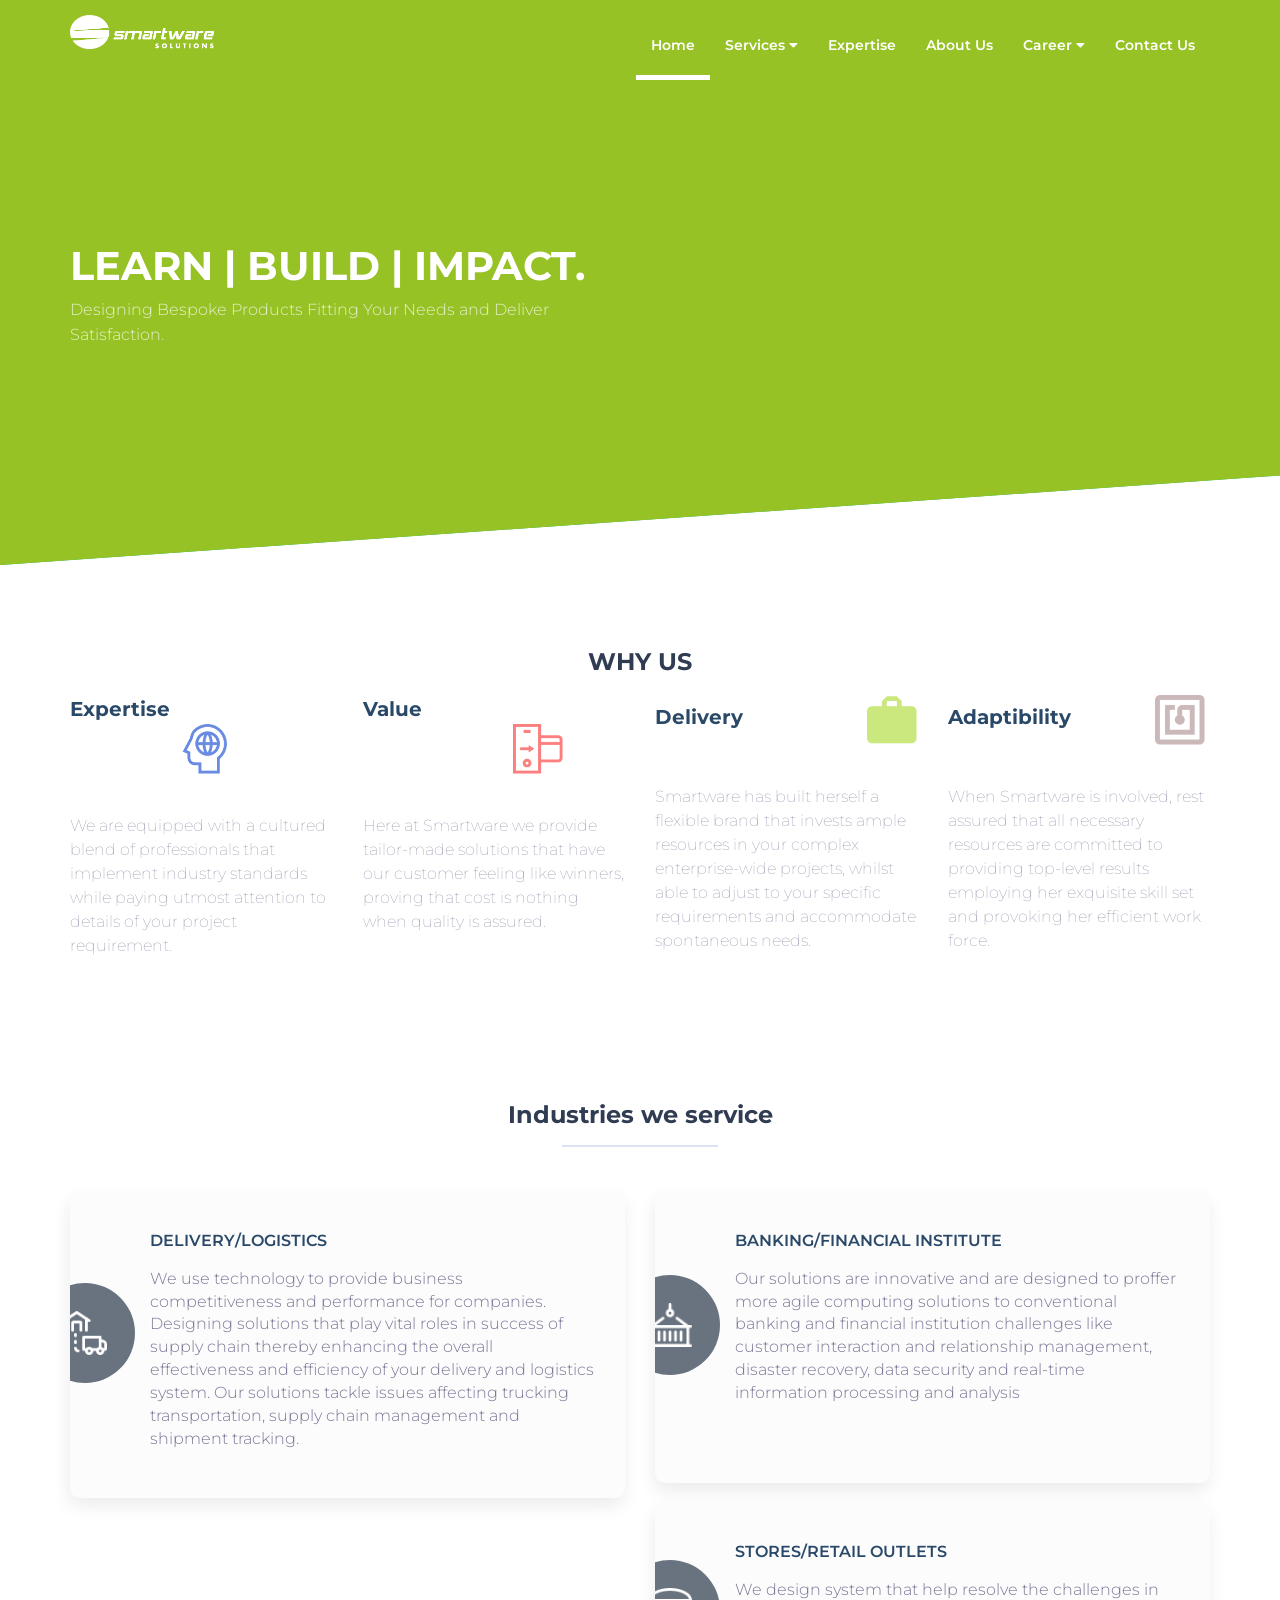
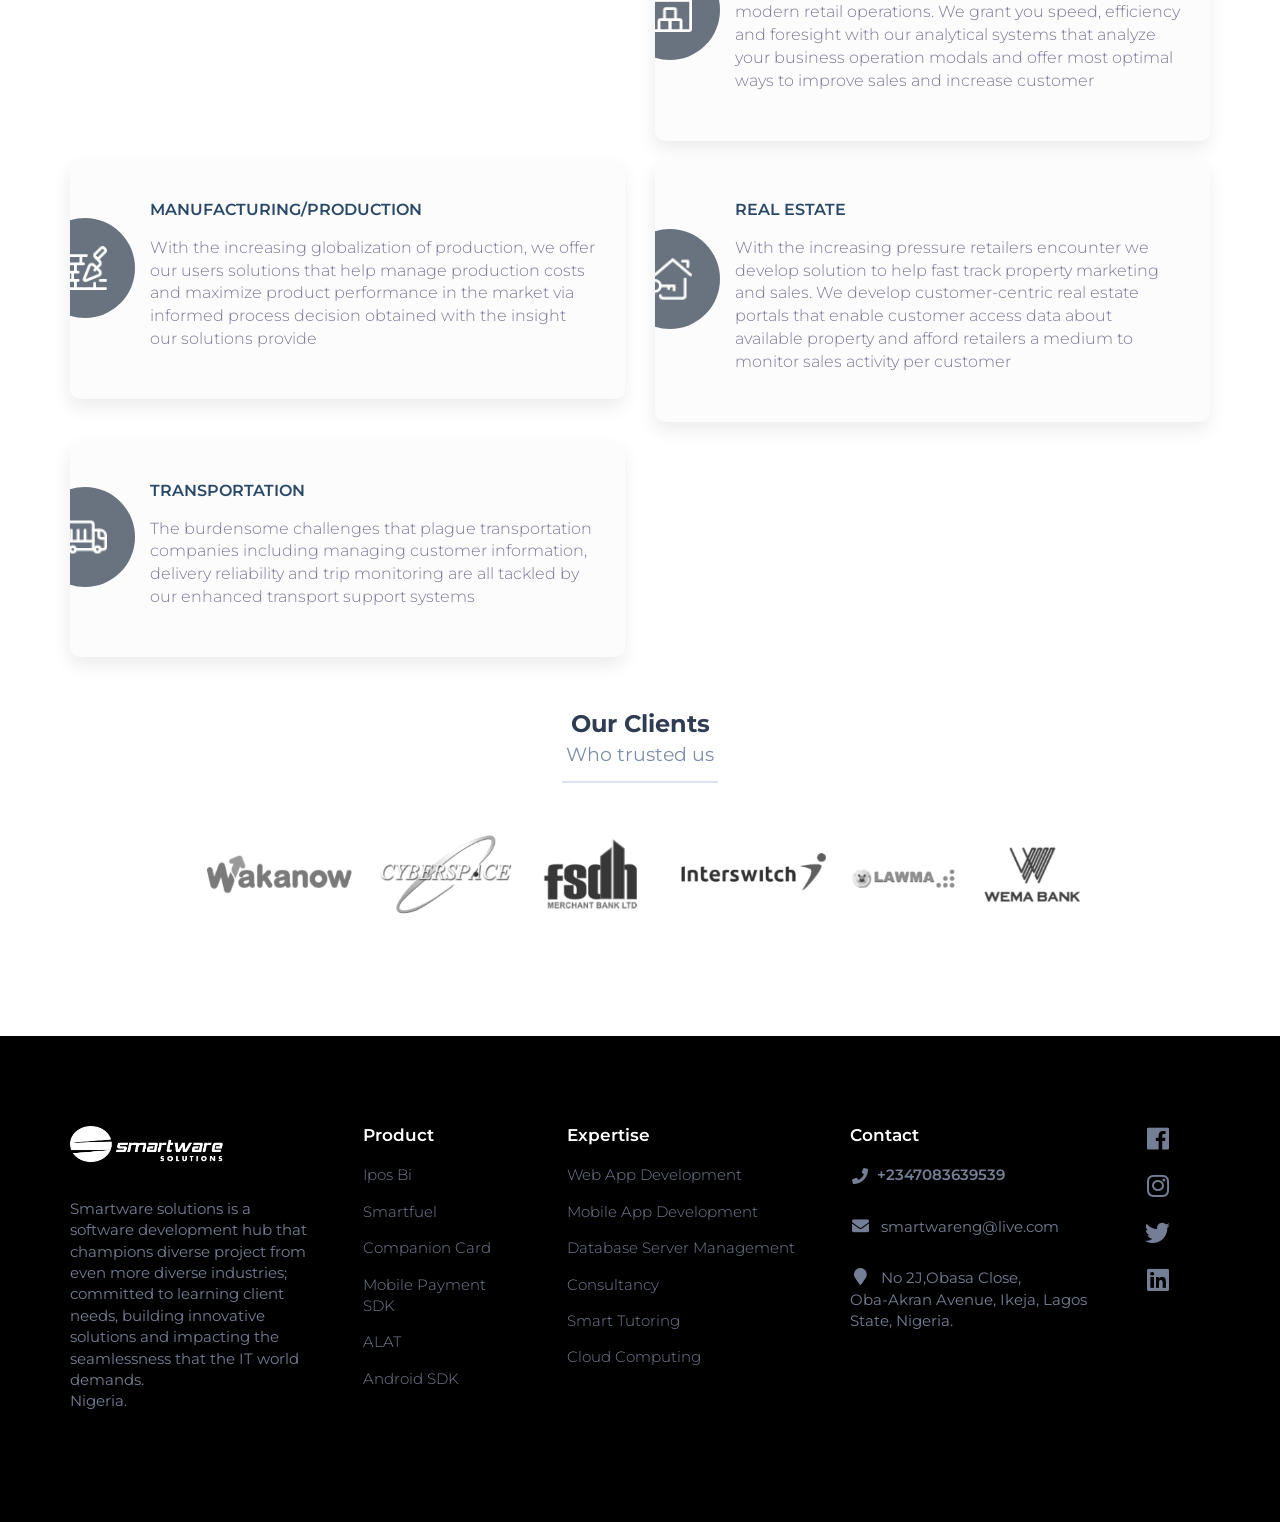
==== commit f6724bd4: "changes added" ====
--- a/HtmlSite/index.html
+++ b/HtmlSite/index.html
@@ -44,81 +44,86 @@
                                 <ul class="nav navbar-nav navbar-right">
                                     <li><a style="border-bottom:5px solid #ffffff" href="index.html">Home</a></li>
                                     <li class="dropdown unity-menu">
-                                        <a href="services.html">Services <i class="fas fa-caret-down"></i></a>
-                                        <ul class="dropdown-menu dropdown-unity">
-                                            <li>
-                                                <a class=" " href="WebApp.html">
-                                                    <div class="unity-box">
-
-                                                        <div class="unity-title">
-                                                            Web App Development
-                                                        </div>
-
-                                                    </div>
-                                                </a>
-                                            </li>
-
-                                            <li>
-                                                <a class=" " href="MobileApp.html">
-                                                    <div class="unity-box">
-
-                                                        <div class="unity-title">
-                                                            Mobile App Development
-                                                        </div>
-
-                                                    </div>
-                                                </a>
-                                            </li>
-
-                                            <li>
-                                                <a class=" " href="Consultancy.html">
-                                                    <div class="unity-box">
-
-                                                        <div class="unity-title">
-                                                            Consultancy
-                                                        </div>
-
-                                                    </div>
-                                                </a>
-                                            </li>
-
-                                            <li>
-                                                <a class=" " href="Outsourcing.html">
-                                                    <div class="unity-box">
-
-                                                        <div class="unity-title">
-                                                            Recruitment Outsourcing
-                                                        </div>
-
-                                                    </div>
-                                                </a>
-                                            </li>
-
-                                            <li>
-                                                <a class=" " href="SmartTut.html">
-                                                    <div class="unity-box">
-
-                                                        <div class="unity-title">
-                                                            Smart Tutoring
-                                                        </div>
-
-                                                    </div>
-                                                </a>
-                                            </li>
-
-                                            <li>
-                                                <a class=" " href="CloudComp.html">
-                                                    <div class="unity-box">
-
-                                                        <div class="unity-title">
-                                                            Cloud Computing
-                                                        </div>
-
-                                                    </div>
-                                                </a>
-                                            </li>
-                                        </ul>
+                                            <a href="services.html">Services <i class="fas fa-caret-down"></i></a>
+                                            <ul class="dropdown-menu dropdown-unity">
+                                                <!-- <li>
+                                                    <a class=" " href="WebApp.html">
+                                                        <div class="unity-box">
+    
+                                                            <div class="unity-title">
+                                                                Web App Development
+                                                            </div>
+    
+                                                        </div>
+                                                    </a>
+                                                </li> -->
+    
+                                                <!-- <li>
+                                                    <a class=" " href="MobileApp.html">
+                                                        <div class="unity-box">
+    
+                                                            <div class="unity-title">
+                                                                Mobile App Development
+                                                            </div>
+    
+                                                        </div>
+                                                    </a>
+                                                </li> -->
+    
+                                                <li>
+                                                    <a class=" " href="Consultancy.html">
+                                                        <div class="unity-box">
+    
+                                                            <div class="unity-title">
+                                                                Consultancy
+                                                            </div>
+    
+                                                        </div>
+                                                    </a>
+                                                </li>
+    
+                                                <!-- <li>
+                                                    <a class=" " href="Outsourcing.html">
+                                                        <div class="unity-box">
+    
+                                                            <div class="unity-title">
+                                                                Recruitment Outsourcing
+                                                            </div>
+    
+                                                        </div>
+                                                    </a>
+                                                </li> -->
+    
+                                                <!-- <li>
+                                                    <a class=" " href="SmartTut.html">
+                                                        <div class="unity-box">
+    
+                                                            <div class="unity-title">
+                                                                Smart Tutoring
+                                                            </div>
+    
+                                                        </div>
+                                                    </a>
+                                                </li> -->
+    
+                                                <!-- <li>
+                                                    <a class=" " href="CloudComp.html">
+                                                        <div class="unity-box">
+    
+                                                            <div class="unity-title">
+                                                                Cloud Computing
+                                                            </div>
+    
+                                                        </div>
+                                                    </a>
+                                                </li> -->
+                                            </ul>
+                                        </li>
+
+                                    <li class="dropdown">
+                                        <a href="">Expertise</a>
                                     </li>
+
                                     <li class="dropdown">
                                         <a href="aboutus.html">About Us </a>
                                     </li>
@@ -127,11 +132,11 @@
                                         <a href="career.html">Career <i class="fas fa-caret-down"></i></a>
                                         <ul class="dropdown-menu dropdown-unity">
                                             <li>
-                                                <a class=" " href="SoftwareEng.html">
+                                                <a class=" " href="BackEng.html">
                                                     <div class="unity-box">
 
                                                         <div class="unity-title">
-                                                            Software Engineer
+                                                           Backend Engineer
                                                         </div>
 
                                                     </div>
@@ -140,11 +145,24 @@
                                             </li>
 
                                             <li>
-                                                <a class=" " href="System Analyst.html">
+                                                    <a class="" href="FrontEng.html">
+                                                        <div class="unity-box">
+    
+                                                            <div class="unity-title">
+                                                                    Frontend Engineer
+                                                            </div>
+    
+                                                        </div>
+    
+                                                    </a>
+                                                </li>
+
+                                            <li>
+                                                <a class=" " href="UIdesign.html">
                                                     <div class="unity-box">
 
                                                         <div class="unity-title">
-                                                            System Analyst
+                                                          UI/UX
                                                         </div>
 
                                                     </div>
@@ -152,20 +170,7 @@
                                                 </a>
                                             </li>
 
-                                            <li>
-                                                <a class=" " href="BuisnessAnalyst.html">
-                                                    <div class="unity-box">
-
-                                                        <div class="unity-title">
-                                                            Buisness Analyst
-                                                        </div>
-
-                                                    </div>
-
-                                                </a>
-                                            </li>
-
-                                            <li>
+                                            <!-- <li>
                                                 <a class="" href="SoftwareTester.html">
                                                     <div class="unity-box">
 
@@ -201,7 +206,7 @@
                                                     </div>
 
                                                 </a>
-                                            </li>
+                                            </li> -->
 
                                         </ul>
 
@@ -237,11 +242,7 @@
                                 <span class=" animated wobble big-title">LEARN | BUILD | IMPACT.</span>
                                 <p class="animated slideInDown">Designing Bespoke Products Fitting Your Needs and
                                     Deliver Satisfaction. </p>
-                                <div class="btn-holder">
-                                    <a href="signup.html" class="ybtn ybtn-header-color">Register</a><a
-                                        href="contact.html" class="ybtn ybtn-white ybtn-shadow"
-                                        style="margin:0;">Contact Us</a>
-                                </div>
+
                             </div>
                         </div>
                     </div>
@@ -259,7 +260,7 @@
             <div class="row">
 
                 <div class="col-md-12">
-                    <div class="top-title" >WHY US</div>
+                    <div class="top-title">WHY US</div>
                     <!-- <div class="row-subtitle"></div> -->
                 </div>
                 <!-- <div class="info-why">
@@ -495,7 +496,7 @@
                 </div>
                 <div class="col-xs-6 col-sm-2 col-md-3">
                     <div class="footer-menu-holder">
-                        <h4>Services</h4>
+                        <h4>Expertise</h4>
                         <ul class="footer-menu">
                             <li><a href="">Web App Development</a></li>
                             <li><a href="">Mobile App Development</a></li>
@@ -511,11 +512,11 @@
                         <h4>Contact</h4>
                         <div class="phone"><i class="fas fa-phone"></i>+2347083639539</div>
                         <div class="email"><i class="fas fa-envelope"></i> smartwareng@live.com</div>
-                        <div class="address">
-                            <i class="fas fa-map-marker"></i>
-                            <div>No 2J,Obasa Close,<br>
-                                Oba-Akran Avenue, Ikeja, Lagos State,<br>
-                                Nigeria.</div>
+                        <div class="email">
+                            <span> <i class="fas fa-map-marker"></i>
+                                No 2J,Obasa Close,<br>
+                                Oba-Akran Avenue, Ikeja, Lagos State,
+                                Nigeria.</span>
                         </div>
                     </div>
                 </div>
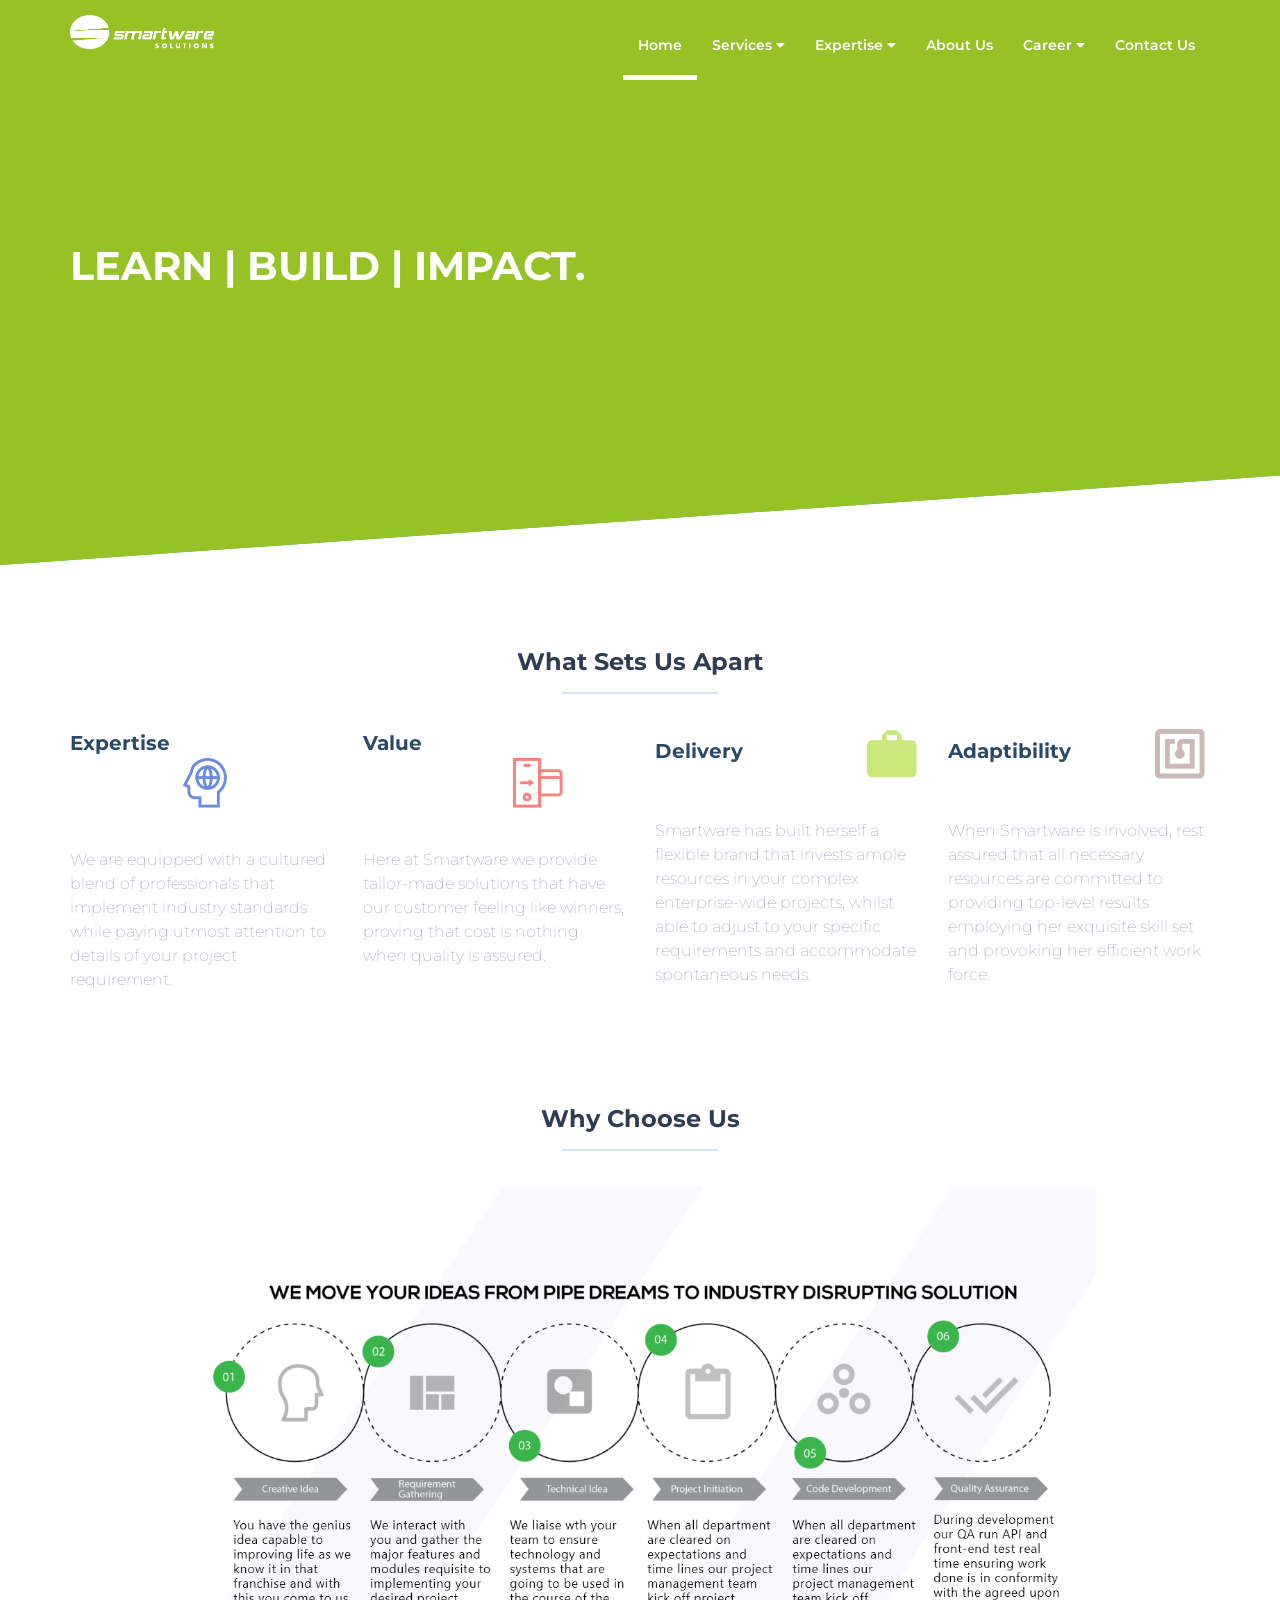
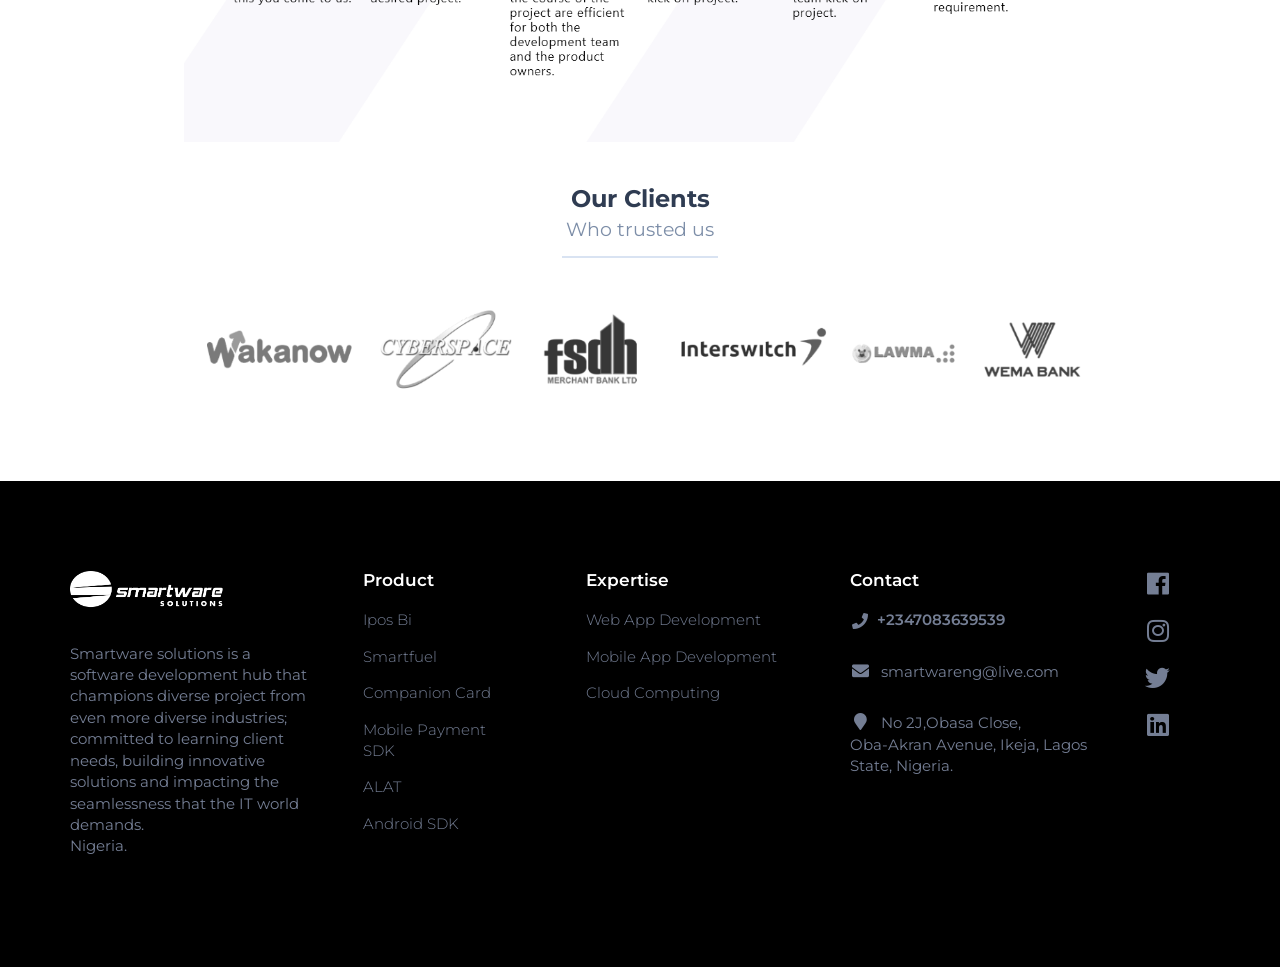
==== commit 1a56a397: "HomePage features" ====
--- a/HtmlSite/index.html
+++ b/HtmlSite/index.html
@@ -44,84 +44,36 @@
                                 <ul class="nav navbar-nav navbar-right">
                                     <li><a style="border-bottom:5px solid #ffffff" href="index.html">Home</a></li>
                                     <li class="dropdown unity-menu">
-                                            <a href="services.html">Services <i class="fas fa-caret-down"></i></a>
-                                            <ul class="dropdown-menu dropdown-unity">
-                                                <!-- <li>
-                                                    <a class=" " href="WebApp.html">
-                                                        <div class="unity-box">
-    
-                                                            <div class="unity-title">
-                                                                Web App Development
-                                                            </div>
-    
-                                                        </div>
-                                                    </a>
-                                                </li> -->
-    
-                                                <!-- <li>
-                                                    <a class=" " href="MobileApp.html">
-                                                        <div class="unity-box">
-    
-                                                            <div class="unity-title">
-                                                                Mobile App Development
-                                                            </div>
-    
-                                                        </div>
-                                                    </a>
-                                                </li> -->
-    
-                                                <li>
-                                                    <a class=" " href="Consultancy.html">
-                                                        <div class="unity-box">
-    
-                                                            <div class="unity-title">
-                                                                Consultancy
-                                                            </div>
-    
-                                                        </div>
-                                                    </a>
-                                                </li>
-    
-                                                <!-- <li>
-                                                    <a class=" " href="Outsourcing.html">
-                                                        <div class="unity-box">
-    
-                                                            <div class="unity-title">
-                                                                Recruitment Outsourcing
-                                                            </div>
-    
-                                                        </div>
-                                                    </a>
-                                                </li> -->
-    
-                                                <!-- <li>
-                                                    <a class=" " href="SmartTut.html">
-                                                        <div class="unity-box">
-    
-                                                            <div class="unity-title">
-                                                                Smart Tutoring
-                                                            </div>
-    
-                                                        </div>
-                                                    </a>
-                                                </li> -->
-    
-                                                <!-- <li>
-                                                    <a class=" " href="CloudComp.html">
-                                                        <div class="unity-box">
-    
-                                                            <div class="unity-title">
-                                                                Cloud Computing
-                                                            </div>
-    
-                                                        </div>
-                                                    </a>
-                                                </li> -->
-                                            </ul>
-                                        </li>
+                                        <a href="services.html">Services <i class="fas fa-caret-down"></i></a>
+
+                                        <ul class="dropdown-menu dropdown-unity">
+                                            <li>
+                                                <a class=" " href="">Consultancy</a>
+                                              
+                                            </li>
+
+                                            <li>
+                                                <a class=" " href=""> Products</a>
+                                            </li>
+
+                                        </ul>
+                                    </li>
 
                                     <li class="dropdown">
-                                        <a href="">Expertise</a>
+                                        <a href="">Expertise <i class="fas fa-caret-down"></i></a>
+                                        <ul class="dropdown-menu dropdown-unity">
+                                            <li>
+                                                <a class=" " href=""> Web App Development</a>
+                                            </li>
+
+                                            <li>
+                                                <a class="" href="">Mobile App Development </a>
+                                            </li>
+
+                                            <li>
+                                                <a class=" " href="">Cloud Computing </a>
+                                            </li>
+                                        </ul>
                                     </li>
 
                                     <li class="dropdown">
@@ -132,84 +84,18 @@
                                         <a href="career.html">Career <i class="fas fa-caret-down"></i></a>
                                         <ul class="dropdown-menu dropdown-unity">
                                             <li>
-                                                <a class=" " href="BackEng.html">
-                                                    <div class="unity-box">
-
-                                                        <div class="unity-title">
-                                                           Backend Engineer
-                                                        </div>
-
-                                                    </div>
-
-                                                </a>
-                                            </li>
-
-                                            <li>
-                                                    <a class="" href="FrontEng.html">
-                                                        <div class="unity-box">
-    
-                                                            <div class="unity-title">
-                                                                    Frontend Engineer
-                                                            </div>
-    
-                                                        </div>
-    
-                                                    </a>
-                                                </li>
-
-                                            <li>
-                                                <a class=" " href="UIdesign.html">
-                                                    <div class="unity-box">
-
-                                                        <div class="unity-title">
-                                                          UI/UX
-                                                        </div>
-
-                                                    </div>
-
-                                                </a>
-                                            </li>
-
-                                            <!-- <li>
-                                                <a class="" href="SoftwareTester.html">
-                                                    <div class="unity-box">
-
-                                                        <div class="unity-title">
-                                                            Software Tester
-                                                        </div>
-
-                                                    </div>
-
-                                                </a>
-                                            </li>
-
-                                            <li>
-                                                <a class="" href="WebDeveloper.html">
-                                                    <div class="unity-box">
-
-                                                        <div class="unity-title">
-                                                            Web Developer
-                                                        </div>
-
-                                                    </div>
-
-                                                </a>
-                                            </li>
-                                            <li>
-                                                <a class="" href="NetworkEngineer.html">
-                                                    <div class="unity-box">
-
-                                                        <div class="unity-title">
-                                                            Network Engineer
-                                                        </div>
-
-                                                    </div>
-
-                                                </a>
-                                            </li> -->
+                                                <a class=" " href=""> Backend Engineer</a>
+                                            </li>
+
+                                            <li>
+                                                <a class="" href=""> Frontend Engineer </a>
+                                            </li>
+
+                                            <li>
+                                                <a class=" " href=""> UI/UX </a>
+                                            </li>
 
                                         </ul>
-
 
                                     </li>
 
@@ -240,9 +126,20 @@
                                 </div> -->
                                 <div class="spacer"></div>
                                 <span class=" animated wobble big-title">LEARN | BUILD | IMPACT.</span>
-                                <p class="animated slideInDown">Designing Bespoke Products Fitting Your Needs and
-                                    Deliver Satisfaction. </p>
-
+
+                                <div class="graphic-show">
+                                    <span class="fade" style="color:white">Whether Android, iphone or hybrid our mobile
+                                        applicaton are end-user focused and give enhanced human-computer interactions
+                                        and
+                                        experience. </span>
+                                    <span class="fade2" style="color:white">We deliver rich, Novel and user friendly web
+                                        applications
+                                        with our inoovative and expert design and develpment. </span>
+                                    <span class="fade3" style="color:white">We offer consultancy management services and
+                                        see
+                                        off your projects
+                                        from initiation through to closure. </span>
+                                </div>
                             </div>
                         </div>
                     </div>
@@ -260,8 +157,8 @@
             <div class="row">
 
                 <div class="col-md-12">
-                    <div class="top-title">WHY US</div>
-                    <!-- <div class="row-subtitle"></div> -->
+                    <div class="top-title">What Sets Us Apart</div>
+                    <div class="row-subtitle"></div>
                 </div>
                 <!-- <div class="info-why">
                     <h3 style="color:#2F3C52">WHY US?</h3>
@@ -327,140 +224,42 @@
         </div>
     </div>
 
-    <div id="services" class="container-fluid">
+    <div id="" class="container-fluid">
         <div class="container">
             <div class="row">
                 <div class="col-md-12">
-                    <div class="row-title">Industries we service</div>
+                    <div class="row-title">Why Choose Us</div>
                     <div class="row-subtitle"></div>
                 </div>
             </div>
-            <div class="row">
-                <div class="col-sm-12 col-md-6">
-                    <div class="service-box">
-                        <div class="service-icon">
-                            <img src="images/Logistics.svg" alt="">
-                        </div>
-                        <div class="service-title">Delivery/Logistics</div>
-                        <div class="row-line"></div>
-                        <div class="service-delivery">
-                            <p>We use technology to provide business competitiveness and performance for companies.
-                                Designing solutions that play vital roles in success of supply chain thereby enhancing
-                                the overall effectiveness and efficiency of your delivery and logistics system. Our
-                                solutions tackle issues affecting trucking transportation, supply chain management and
-                                shipment tracking.</p>
-
-                            <!-- <a href="services.html" class="ybtn ybtn-header-color">Read More</a> -->
-                        </div>
-                    </div>
-                    <!-- <div class="btn-holder">
-                        <a href="signup.html" class="ybtn ybtn-header-color">Register</a>
-                        <a href="contact.html"class="ybtn ybtn-white ybtn-shadow" style="margin:0;">Contact Us</a>
-                    </div> -->
-                </div>
-                <div class="col-sm-12 col-md-6">
-                    <div class="service-box">
-                        <div class="service-icon">
-                            <img src="images/Banking.svg" alt="">
-                        </div>
-                        <div class="service-title">Banking/Financial Institute</div>
-                        <div class="row-line"></div>
-                        <div class="service-banking">
-                            <p>Our solutions are innovative and are designed to proffer more agile computing solutions
-                                to conventional banking and financial institution challenges like customer interaction
-                                and relationship management, disaster recovery, data security and real-time information
-                                processing and analysis </p>
-                            <!-- <a href="services.html" class="ybtn ybtn-header-color">Read More</a> -->
-                        </div>
-                    </div>
-                </div>
-                <div class="col-sm-12 col-md-6">
-                    <div class="service-box">
-                        <div class="service-icon">
-                            <img src="images/Retail.svg" alt="">
-                        </div>
-                        <div class="service-title">Stores/Retail Outlets</div>
-                        <div class="service-store">
-                            <p>We design system that help resolve the challenges in modern retail operations. We grant
-                                you speed, efficiency and foresight with our analytical systems that analyze your
-                                business operation modals and offer most optimal ways to improve sales and increase
-                                customer</p>
-                            <!-- <a href="services.html" class="ybtn ybtn-header-color">Read More</a> -->
-                        </div>
-                    </div>
-                </div>
-                <div class="col-sm-12 col-md-6">
-                    <div class="service-box">
-                        <div class="service-icon">
-                            <img src="images/Production.svg" alt="">
-                        </div>
-                        <div class="service-title">Manufacturing/Production</div>
-                        <div class="service-product">
-                            <p>With the increasing globalization of production, we offer our users solutions that help
-                                manage production costs and maximize product performance in the market via informed
-                                process decision obtained with the insight our solutions provide</p>
-                            <!-- <a href="services.html" class="ybtn ybtn-header-color">Read More</a> -->
-                        </div>
-                    </div>
-                </div>
-
-                <div class="col-sm-12 col-md-6">
-                    <div class="service-box">
-                        <div class="service-icon">
-                            <img src="images/RealEstate.svg" alt="">
-                        </div>
-                        <div class="service-title">Real Estate</div>
-                        <div class="service-delivery">
-                            <p>With the increasing pressure retailers encounter we develop solution to help fast track
-                                property marketing and sales. We develop customer-centric real estate portals that
-                                enable customer access data about available property and afford retailers a medium to
-                                monitor sales activity per customer
-                            </p>
-                            <!-- <a href="services.html" class="ybtn ybtn-header-color">Read More</a> -->
-                        </div>
-                    </div>
-                </div>
-
-                <div class="col-sm-12 col-md-6">
-                    <div class="service-box">
-                        <div class="service-icon">
-                            <img src="images/Delivery.svg" alt="">
-                        </div>
-                        <div class="service-title">Transportation</div>
-                        <div class="service-product">
-                            <p>The burdensome challenges that plague transportation companies including managing
-                                customer information, delivery reliability and trip monitoring are all tackled by our
-                                enhanced transport support systems </p>
-                            <!-- <a href="services.html" class="ybtn ybtn-header-color">Read More</a>
-                        </div> -->
-                        </div>
-                    </div>
-                </div>
-            </div>
-        </div>
-
-
-
-        <div id="testimonials" class="container-fluid">
-            <div class="bg-color"></div>
-            <div class="container">
-                <div class="row">
-                    <div class="col-xs-12">
-                        <div class="client-title">Our Clients</div>
-                        <div class="row-subtitle">Who trusted us</div>
-                    </div>
-                </div>
-                <div class="row">
-                    <div class="col-xs-12">
-                        <img style="width:80%;" src="images/clientelle.png" alt="">
-                        <div id="testimonials-slider">
-                            <!-- <img style="width:80%;" src="images/clientelle.png" alt=""> -->
-                        </div>
-                    </div>
-                </div>
-            </div>
-        </div>
-    </div>
+            <div style="width:80%; margin:auto">
+                <img style="width:100%; " src="images/FlowWeb.png" alt="">
+            </div>
+
+
+        </div>
+    </div>
+
+    <div id="testimonials" class="container-fluid">
+        <div class="bg-color"></div>
+        <div class="container">
+            <div class="row">
+                <div class="col-xs-12">
+                    <div class="client-title">Our Clients</div>
+                    <div class="row-subtitle">Who trusted us</div>
+                </div>
+            </div>
+            <div class="row">
+                <div class="col-xs-12">
+                    <img style="width:80%;" src="images/clientelle.png" alt="">
+                    <div id="testimonials-slider">
+                        <!-- <img style="width:80%;" src="images/clientelle.png" alt=""> -->
+                    </div>
+                </div>
+            </div>
+        </div>
+    </div>
+
 
     <div id="footer" class="container-fluid">
         <div class="container">
@@ -500,9 +299,6 @@
                         <ul class="footer-menu">
                             <li><a href="">Web App Development</a></li>
                             <li><a href="">Mobile App Development</a></li>
-                            <li><a href="">Database Server Management</a></li>
-                            <li><a href="">Consultancy</a></li>
-                            <li><a href="">Smart Tutoring</a></li>
                             <li><a href="">Cloud Computing</a></li>
                         </ul>
                     </div>
--- a/HtmlSite/css/style-green.css
+++ b/HtmlSite/css/style-green.css
@@ -643,21 +643,23 @@
     transition: all 0.3s cubic-bezier(0.78, 0.74, 0.25, 1);
 }
 
-.dropdown-menu:before {
+.dropdown-menu:before  {
     position: absolute;
     content: "";
     top: -7px;
     right: 40px;
     width: 0;
     height: 0;
+    margin-left: 20px;
     border-left: 7px solid transparent;
     border-right: 7px solid transparent;
     border-bottom: 7px solid #ffffff;
 }
 
+
 .dropdown-menu > li > a {
     color: #69677e;
-    font-size: 14px;
+    font-size: 12px;
     font-weight: 600;
     text-decoration: none;
     display: block;
@@ -870,6 +872,7 @@
     font-weight:600;
     color: #2A4968;
     text-transform: uppercase;
+    text-decoration: none
 }
 
 .unity-box .unity-details {
@@ -1239,6 +1242,46 @@
     -ms-animation: slide-fade1 15s linear infinite;
     animation: slide-fade1 15s linear infinite;
 }
+
+.fade{
+    position: absolute;
+    display: inline-block;
+    left: 0;
+    top: 0;
+    width: 100%;
+    opacity: 0;
+    -webkit-animation: slide-fade1 15s linear infinite;
+    -moz-animation: slide-fade1 15s linear infinite;
+    -ms-animation: slide-fade1 15s linear infinite;
+    animation: slide-fade1 15s linear infinite;
+}
+
+.fade2{
+    position: absolute;
+    display: inline-block;
+    left: 0;
+    top: 0;
+    width: 100%;
+    opacity: 0;
+    -webkit-animation: slide-fade2 15s linear infinite;
+    -moz-animation: slide-fade2 15s linear infinite;
+    -ms-animation: slide-fade2 15s linear infinite;
+    animation: slide-fade2 15s linear infinite;
+}
+
+.fade3{
+    position: absolute;
+    display: inline-block;
+    left: 0;
+    top: 0;
+    width: 100%;
+    opacity: 0;
+    -webkit-animation: slide-fade3 15s linear infinite;
+    -moz-animation: slide-fade3 15s linear infinite;
+    -ms-animation: slide-fade3 15s linear infinite;
+    animation: slide-fade3 15s linear infinite;
+}
+
 
 #header-holder.main-header .bg-animation .graphic-show .img.img2 {
     margin-top: 48px;
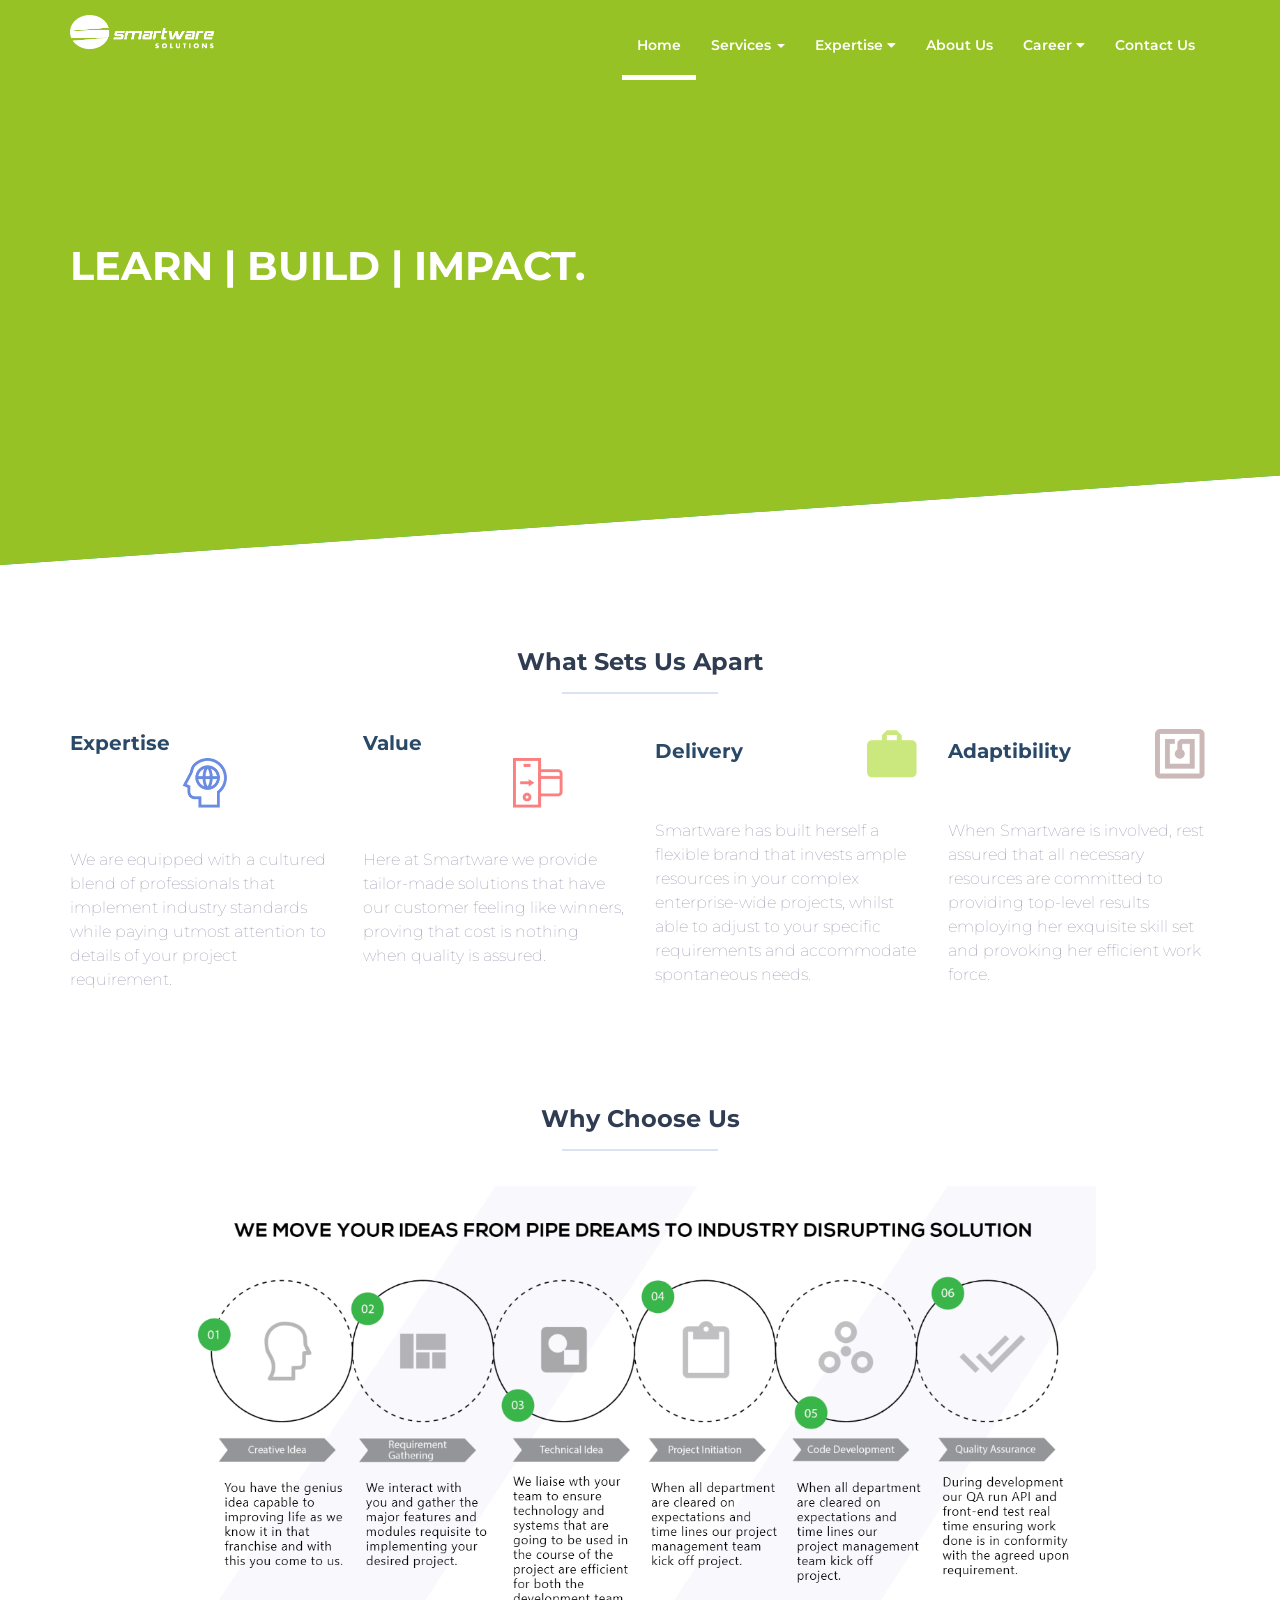
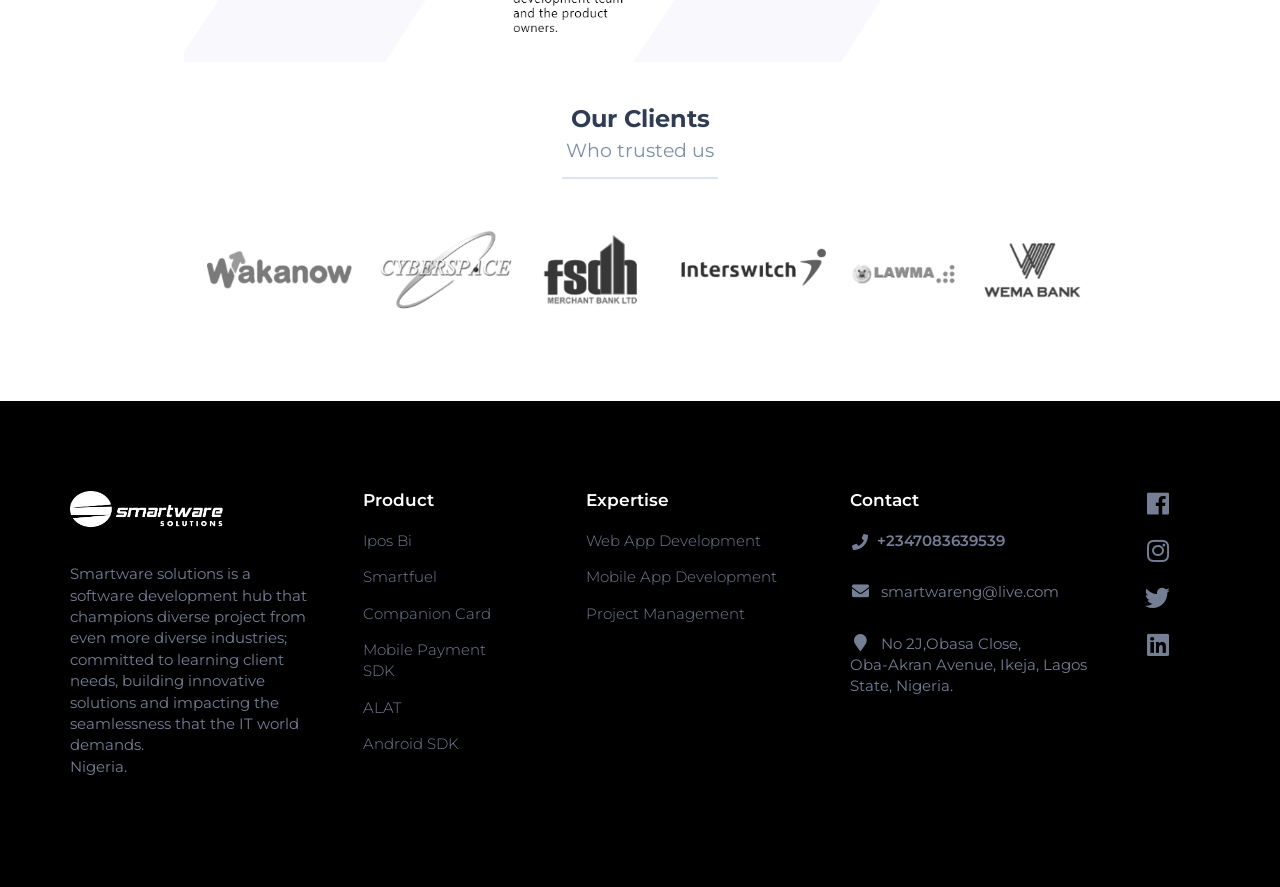
==== commit 9d06179a: "Expertise page added and correction fixed" ====
--- a/HtmlSite/index.html
+++ b/HtmlSite/index.html
@@ -11,6 +11,20 @@
     <link rel="stylesheet" type="text/css" href="css/style-green.css">
     <link rel="stylesheet" type="text/css" href="css/slick.css">
     <link rel="stylesheet" href="https://cdnjs.cloudflare.com/ajax/libs/animate.css/3.7.0/animate.css" />
+
+<style>
+.dropdown-submenu {
+    position: relative;
+}
+
+.dropdown-submenu .dropdown-menu {
+    top: 0;
+    left: 100%;
+    margin-top: -1px;
+}
+
+</style>
+
 </head>
 
 <body>
@@ -43,26 +57,26 @@
                                 id="bs">
                                 <ul class="nav navbar-nav navbar-right">
                                     <li><a style="border-bottom:5px solid #ffffff" href="index.html">Home</a></li>
-                                    <li class="dropdown unity-menu">
-                                        <a href="services.html">Services <i class="fas fa-caret-down"></i></a>
-
+                                    <li class="dropdown">
+                                        <a class="test" tabindex="-1" href="services.html">Services  <span class="caret"></span></a>
+                                        <ul class="dropdown-menu">
+                                          <li><a tabindex="-1" href="#">Consultancy</a></li>
+                                          
+                                          <li class="dropdown-submenu">
+                                            <a class="test" href="#">Products <span class="caret"></span></a>
+                                            <ul class="dropdown-menu">
+                                              <li><a href="#">IPos Bi</a></li>
+                                              <li><a href="#">IPos Terminal</a></li>
+                                            </ul>
+                                        </li>
+                                    </ul>
+                                </li>
+
+
+                                    <li class="dropdown">
+                                        <a href="Expertise.html">Expertise <i class="fas fa-caret-down"></i></a>
                                         <ul class="dropdown-menu dropdown-unity">
                                             <li>
-                                                <a class=" " href="">Consultancy</a>
-                                              
-                                            </li>
-
-                                            <li>
-                                                <a class=" " href=""> Products</a>
-                                            </li>
-
-                                        </ul>
-                                    </li>
-
-                                    <li class="dropdown">
-                                        <a href="">Expertise <i class="fas fa-caret-down"></i></a>
-                                        <ul class="dropdown-menu dropdown-unity">
-                                            <li>
                                                 <a class=" " href=""> Web App Development</a>
                                             </li>
 
@@ -71,7 +85,7 @@
                                             </li>
 
                                             <li>
-                                                <a class=" " href="">Cloud Computing </a>
+                                                <a class=" " href="">Project Management </a>
                                             </li>
                                         </ul>
                                     </li>
@@ -299,7 +313,7 @@
                         <ul class="footer-menu">
                             <li><a href="">Web App Development</a></li>
                             <li><a href="">Mobile App Development</a></li>
-                            <li><a href="">Cloud Computing</a></li>
+                            <li><a href="">Project Management</a></li>
                         </ul>
                     </div>
                 </div>
@@ -330,6 +344,19 @@
         </div>
     </div>
 
+
+    <script>
+        $(document).ready(function(){
+          $('.dropdown-submenu a.test').on("click", function(e){
+            $(this).next('ul').toggle();
+            e.stopPropagation();
+            e.preventDefault();
+          });
+        });
+        
+</script>
+
+
 </body>
 
 </html>
--- a/HtmlSite/css/style-green.css
+++ b/HtmlSite/css/style-green.css
@@ -133,6 +133,16 @@
     bottom: -6px;
 }
 
+
+.row-sub {
+    position: relative;
+    text-align: center;
+    font-size: 19px;
+    color: #7D8EA8;
+    font-weight: 400;
+    margin-bottom: 50px;
+}
+
 .row-subtitle {
     position: relative;
     text-align: center;
@@ -154,6 +164,17 @@
     border-radius: 8px;
 }
 
+.row-sub:after {
+    position: absolute;
+    content: "";
+    width: 80px;
+    height: 3px;
+    background-color: #D9E3F2;
+    left: 50%;
+    margin-left: -45px;
+    bottom: -10px;
+    border-radius: 10px
+}
 
 .row-subtitle:after {
     position: absolute;
@@ -229,6 +250,26 @@
     -ms-transform: scale(1);
     transform: scale(1);
 }
+ .read-button a{
+    color:#2F3C52;
+    text-decoration: none;
+    font-size:15px;
+    font-weight:600
+ }
+
+.read-button{
+    background:transparent;
+    padding:8px;
+    border:1px solid #9BC727;
+    width:135px
+}
+.read-button:hover a{
+    color:#fff;
+}
+.read-button:hover{
+    background-color: #9BC727;
+    transition: 0.3s ease;
+}
 
 .ybtn:hover, .ybtn:focus {
     text-decoration: none;
@@ -252,9 +293,37 @@
     box-shadow: 0 9px 18px rgba(0, 0, 0, 0.08);
 }
 
+/* .ybtn-accent-contact a{
+    color:#66556b;
+    text-decoration: none;
+    font-size:15px;
+    font-weight:600
+} */
+.ybtn-accent-contact {
+    color: #2F3C52;
+    background-color: transparent;
+    border:1px solid #9BC727;
+    padding: 9px 26px;
+    font-size: 15px;
+    font-weight: 600;
+}
+
+/* .ybtn-accent-contact:hover a{
+    color: #ffffff;
+} */
+.ybtn-accent-contact:hover{
+    color: #ffffff;
+    background-color: #9BC727;
+    text-decoration: none;
+}
+.ybtn-accent-color:hover, .ybtn-accent-color:focus {
+    color: #ffffff;
+    background-color: #608504;
+}
+
 .ybtn-accent-color {
     color: #ffffff;
-    background-color: #66556b;
+    background-color: #2F3C52;
 }
 
 .ybtn-accent-color:hover, .ybtn-accent-color:focus {
@@ -826,7 +895,7 @@
 
 .unity-box {
     position: relative;
-    padding: 5px; 
+    padding: 5px;
     border-radius: 8px;
     -webkit-transition: all 0.3s ease 0s;
     transition: all 0.3s ease 0s;
@@ -1813,7 +1882,7 @@
     color: #7a7896;
     text-align:left;
     line-height: 1.5em;
-    
+
      margin-top: 40px;
 }
 
@@ -1974,7 +2043,7 @@
     font-weight: 300;
     color: #7a7896;
     margin-left: 80px;
-   
+
 }
 
 .service-product p{
@@ -2045,15 +2114,15 @@
 	6. Message Section Styles
 -------------------------------------------------------------------*/
 .message-area {
-    padding-top: 60px;
-    padding-bottom: 60px;
+    padding-top: 30px;
+    padding-bottom: 30px;
     position: relative;
 }
 
 .message-area.normal-bg {
-    background-color: #f9f9fd;
-    padding-top: 70px;
-    padding-bottom: 70px;
+    background-color: #F2F2F2;
+    /* padding-top: 70px;
+    padding-bottom: 70px; */
 }
 
 .message-area.normal-bg .text-purple-dark, .message-area.normal-bg .text-other-color2 {
@@ -3900,6 +3969,13 @@
 /*------------------------------------------------------------------
 	10. Testimonials Section Styles
 -------------------------------------------------------------------*/
+
+#Expertise {
+    /* padding-top: 15px; */
+    padding-bottom: 60px;
+    text-align: center;
+    overflow: hidden;
+}
 #testimonials {
     /* padding-top: 15px; */
     padding-bottom: 60px;
@@ -4346,7 +4422,7 @@
     background-color: rgba(255, 255, 255, 0.05);
     -webkit-box-shadow: 0 8px 18px rgba(0, 0, 0, 0.08);
     box-shadow: 0 8px 18px rgba(0, 0, 0, 0.08);
-   
+
 }
 
 #footer .social-menu {
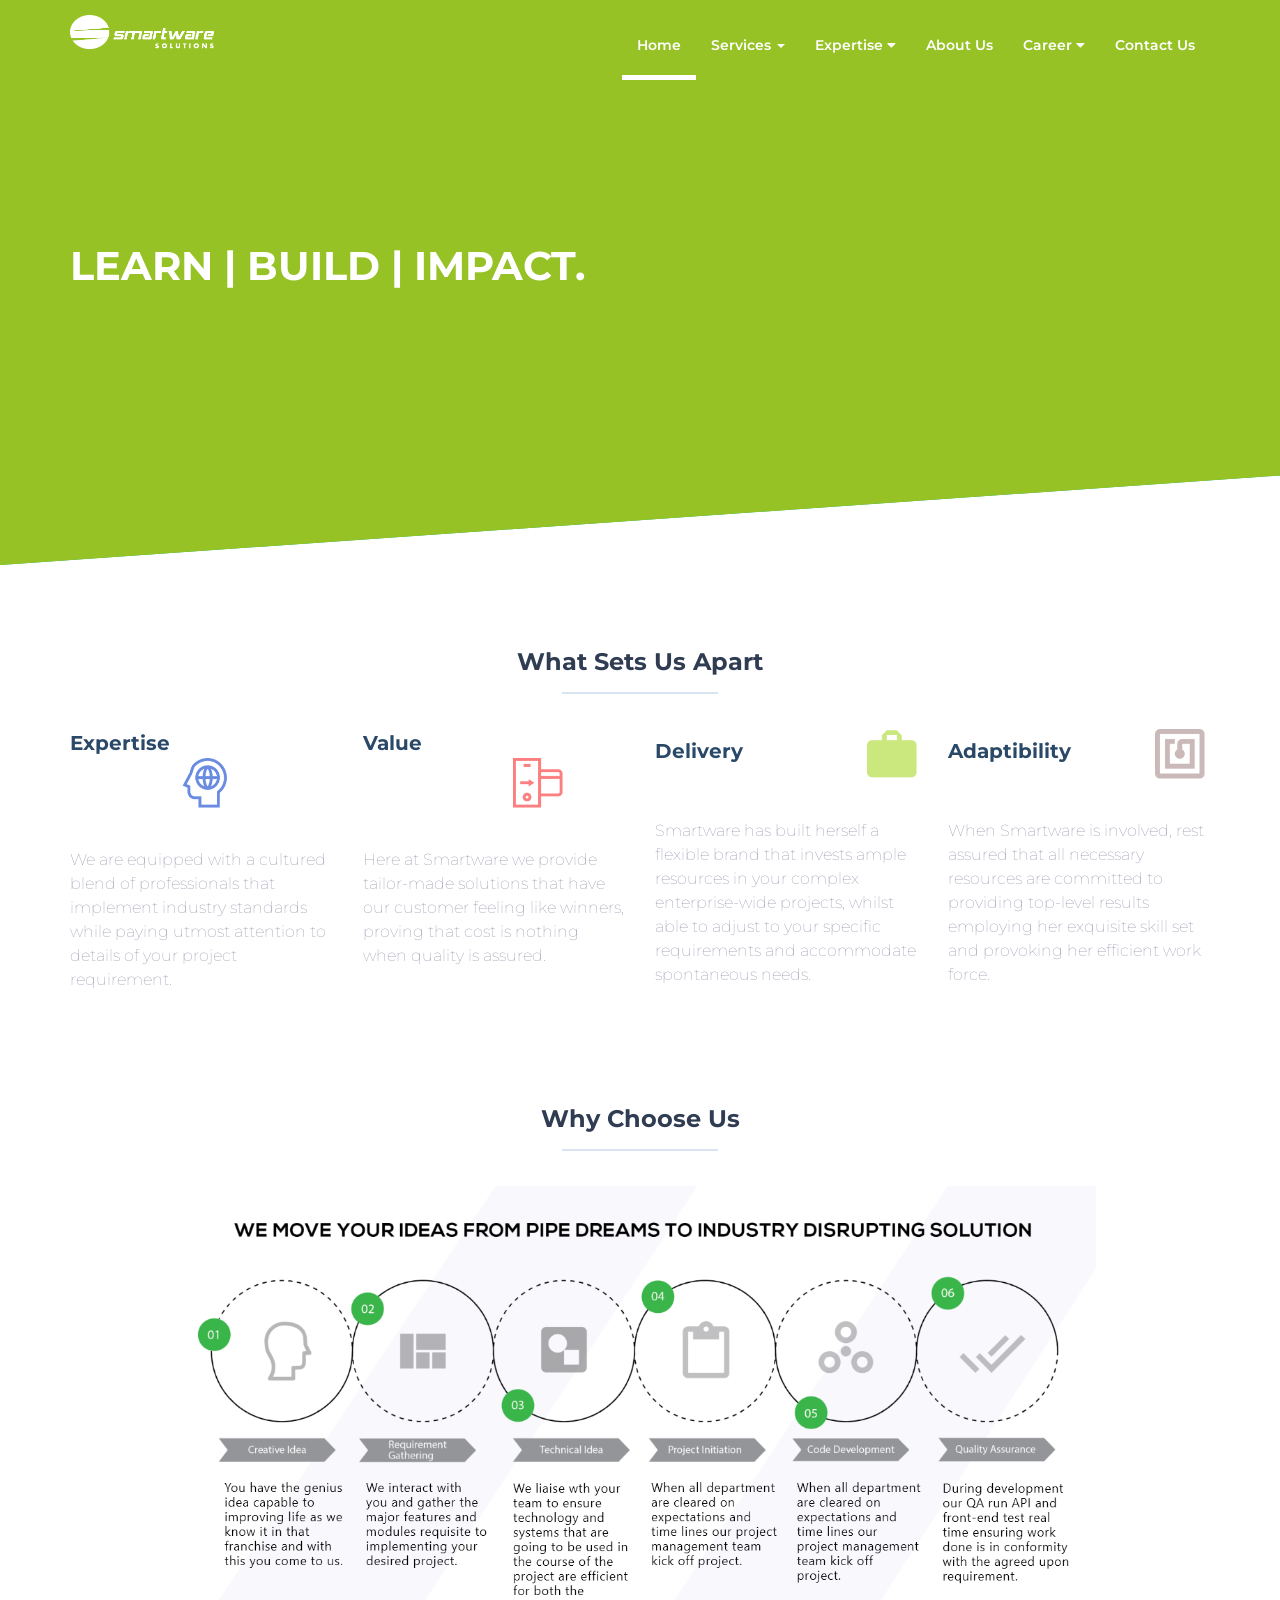
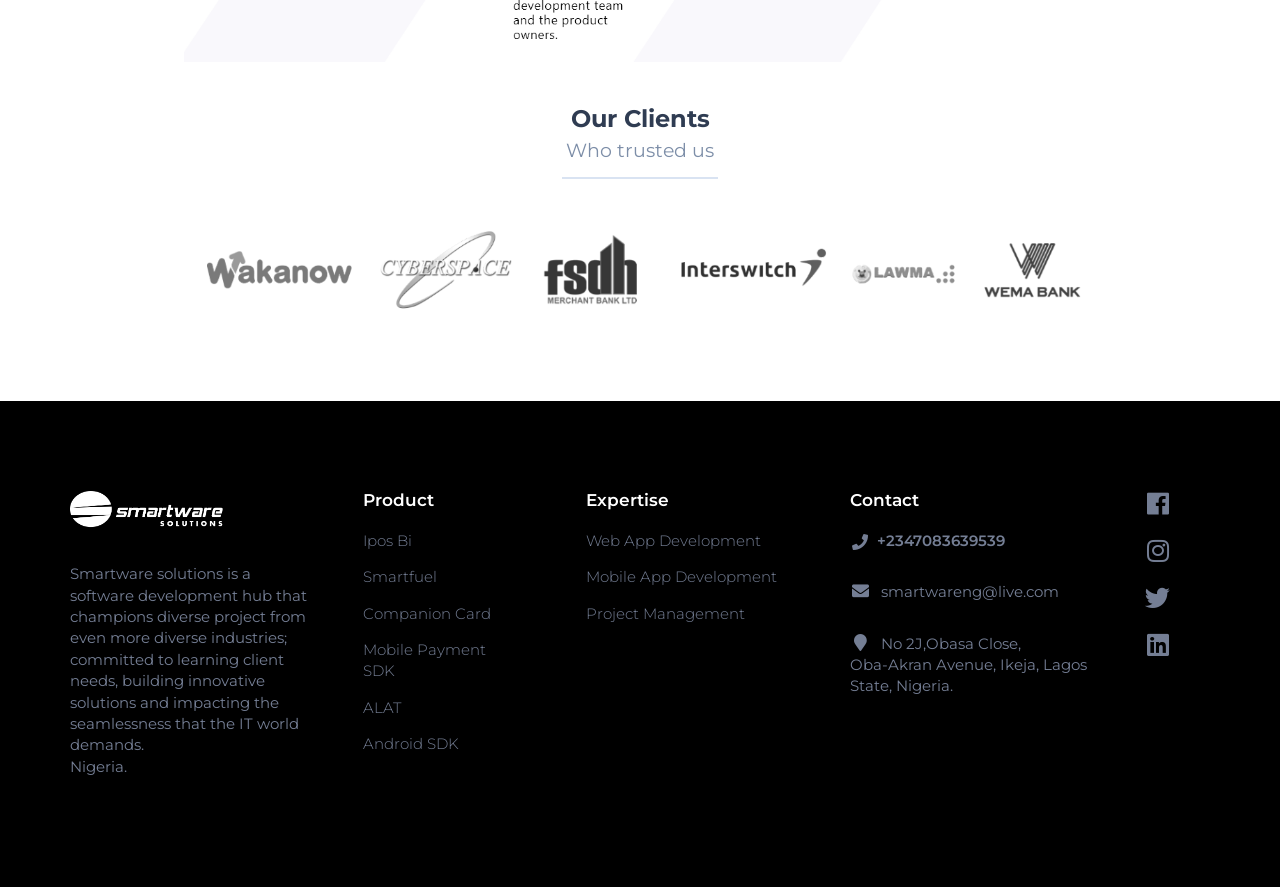
==== commit c0bf0ac9: "changes made to service page" ====
--- a/HtmlSite/index.html
+++ b/HtmlSite/index.html
@@ -72,7 +72,6 @@
                                     </ul>
                                 </li>
 
-
                                     <li class="dropdown">
                                         <a href="Expertise.html">Expertise <i class="fas fa-caret-down"></i></a>
                                         <ul class="dropdown-menu dropdown-unity">
@@ -148,7 +147,7 @@
                                         experience. </span>
                                     <span class="fade2" style="color:white">We deliver rich, Novel and user friendly web
                                         applications
-                                        with our inoovative and expert design and develpment. </span>
+                                        with our innovative and expert design and develpment. </span>
                                     <span class="fade3" style="color:white">We offer consultancy management services and
                                         see
                                         off your projects
--- a/HtmlSite/css/style-green.css
+++ b/HtmlSite/css/style-green.css
@@ -712,7 +712,8 @@
     transition: all 0.3s cubic-bezier(0.78, 0.74, 0.25, 1);
 }
 
-.dropdown-menu:before  {
+
+.dropdown-menu:before {
     position: absolute;
     content: "";
     top: -7px;
@@ -4935,8 +4936,8 @@
 
 #page-head .page-title {
     color: #ffffff;
-    font-size: 25px;
-    font-weight: 300;
+    font-size: 40px;
+    font-weight: 700;
     position: relative;
     z-index: 10;
 }
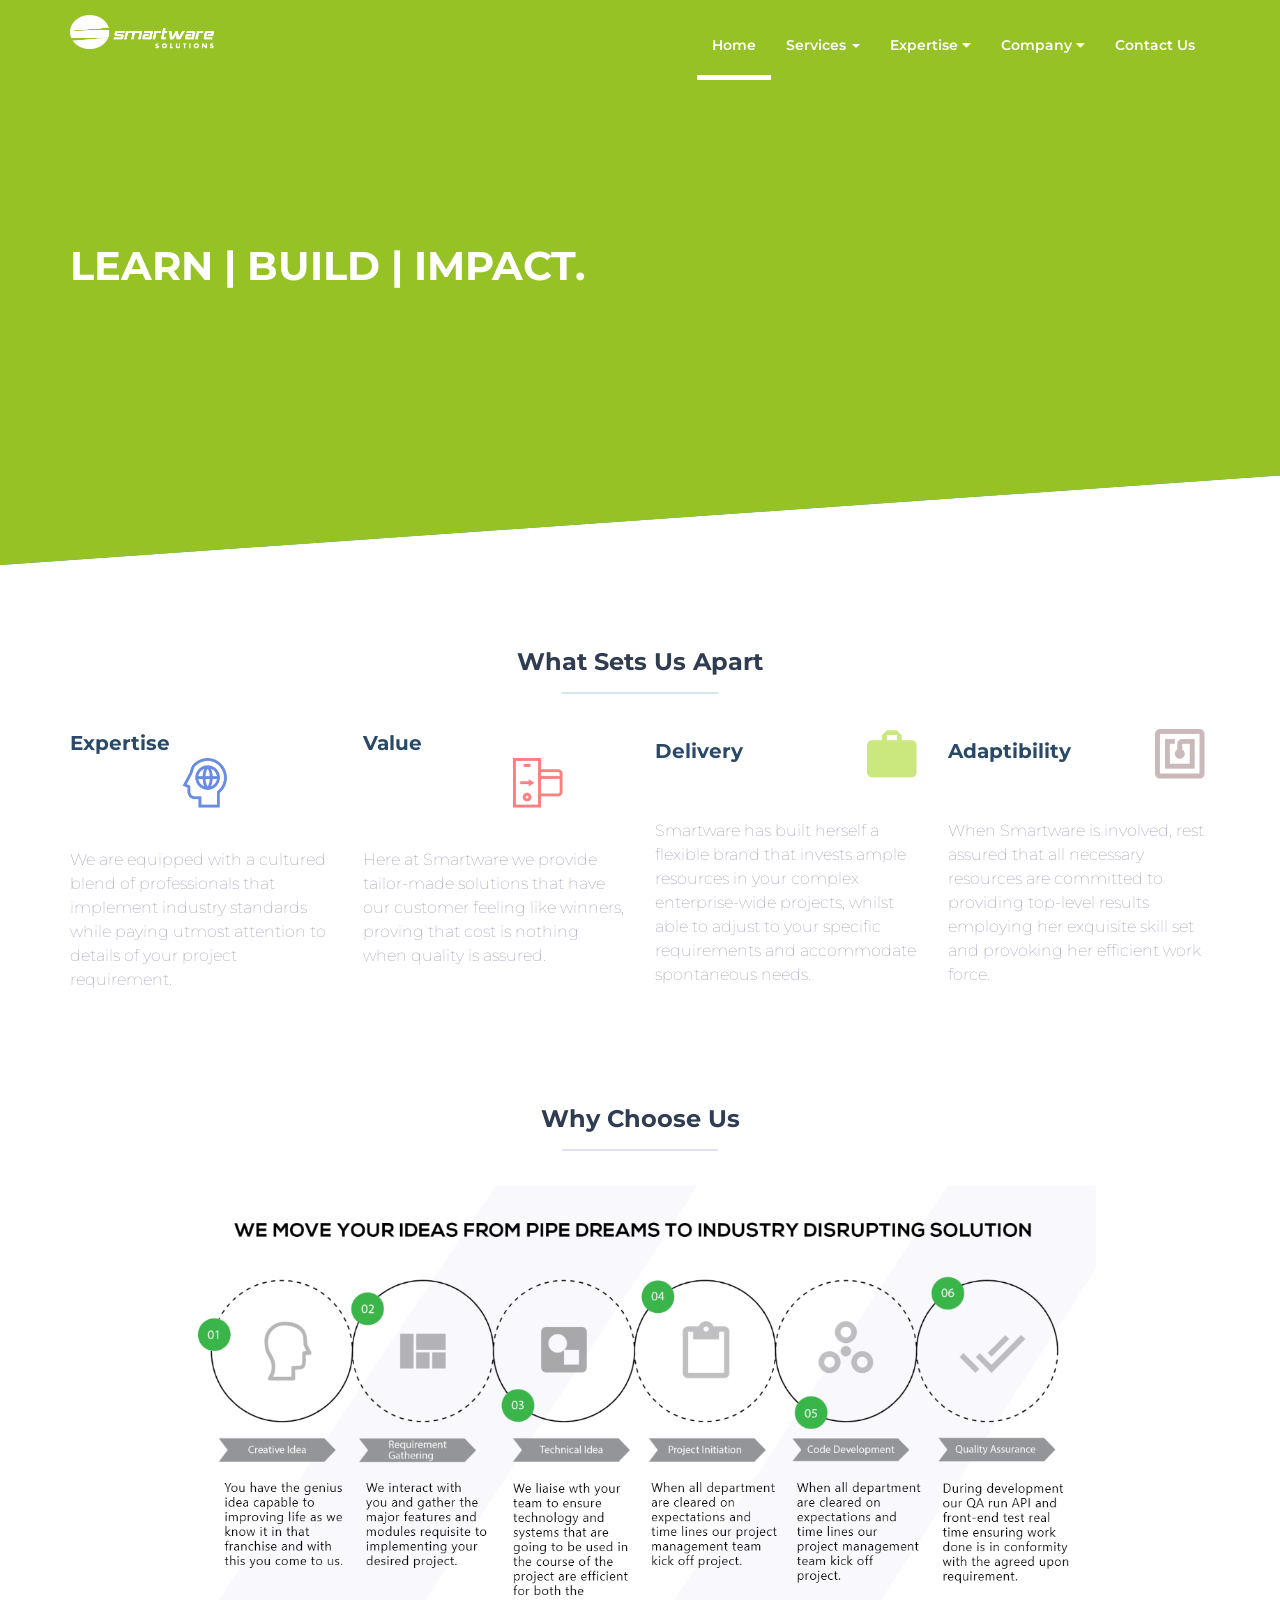
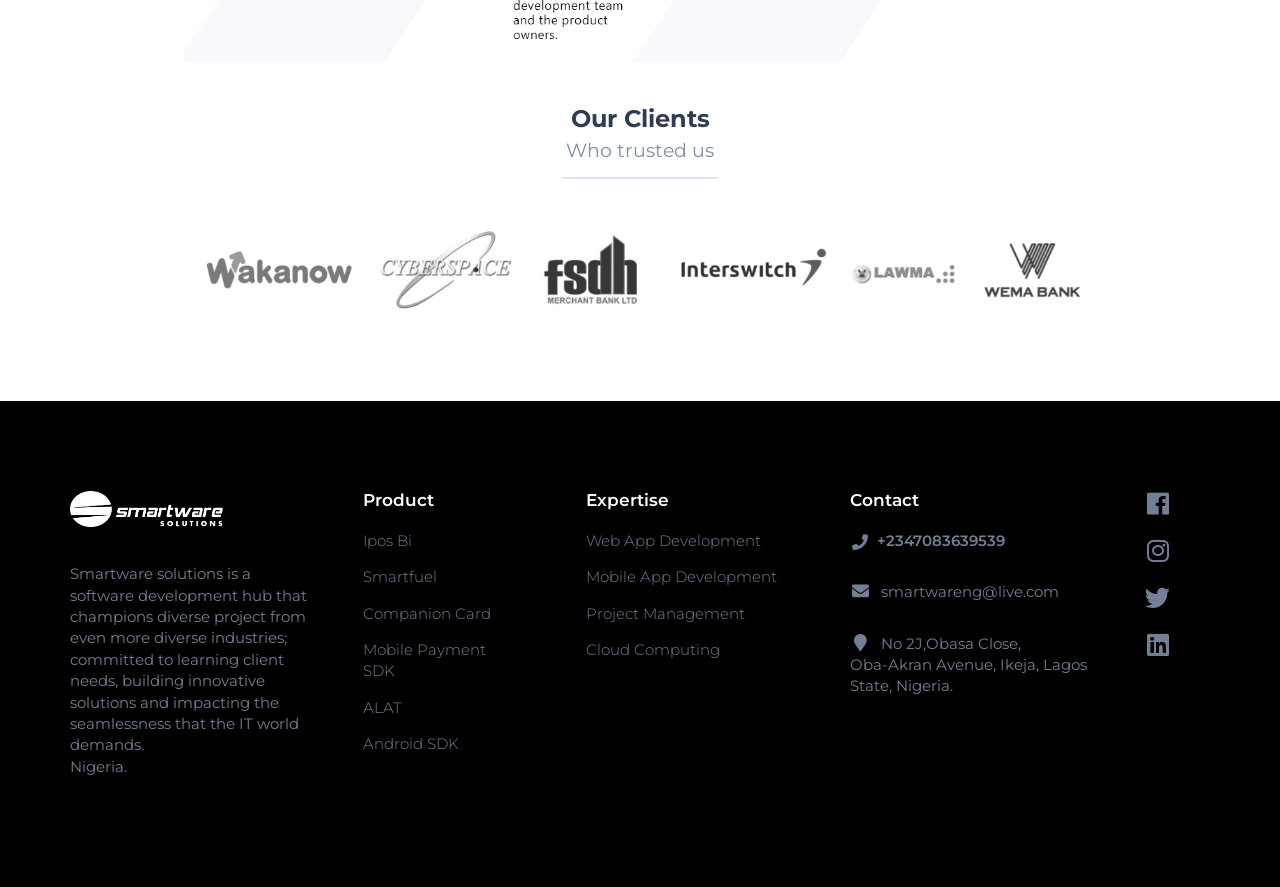
==== commit 60a44bf0: "correction implemented" ====
--- a/HtmlSite/index.html
+++ b/HtmlSite/index.html
@@ -38,7 +38,7 @@
             </div>
         </div>
         <nav id="nav" class="navbar navbar-default navbar-full">
-            <div class="container-fluid">
+            <div class="container-fluid" >
                 <div class="container container-nav">
                     <div class="row">
                         <div class="col-md-12">
@@ -86,34 +86,32 @@
                                             <li>
                                                 <a class=" " href="">Project Management </a>
                                             </li>
+
+                                            <li>
+                                                <a class=" " href="">Cloud Computing </a>
+                                            </li>
                                         </ul>
                                     </li>
 
-                                    <li class="dropdown">
-                                        <a href="aboutus.html">About Us </a>
+                                   
+                                    <li class="dropdown unity-menu">
+                                        <a href="">Company <i class="fas fa-caret-down"></i></a>
+                                        <ul class="dropdown-menu dropdown-unity">
+                                            <li>
+                                                <a class=" " href="Aboutus.html"> About Us</a>
+                                            </li>
+
+                                            <li>
+                                                <a class="" href="career.html"> Career</a>
+                                            </li>
+
+
+                                        </ul>
+
                                     </li>
 
-                                    <li class="dropdown unity-menu">
-                                        <a href="career.html">Career <i class="fas fa-caret-down"></i></a>
-                                        <ul class="dropdown-menu dropdown-unity">
-                                            <li>
-                                                <a class=" " href=""> Backend Engineer</a>
-                                            </li>
-
-                                            <li>
-                                                <a class="" href=""> Frontend Engineer </a>
-                                            </li>
-
-                                            <li>
-                                                <a class=" " href=""> UI/UX </a>
-                                            </li>
-
-                                        </ul>
-
-                                    </li>
-
                                     <li class="support-button-holder support-dropdown">
-                                        <a href="contact.html">Contact Us</a>
+                                        <a href="contact.html" ">Contact Us</a>
                                     </li>
                                 </ul>
                             </div>
@@ -313,6 +311,7 @@
                             <li><a href="">Web App Development</a></li>
                             <li><a href="">Mobile App Development</a></li>
                             <li><a href="">Project Management</a></li>
+                            <li><a href="">Cloud Computing</a></li>
                         </ul>
                     </div>
                 </div>
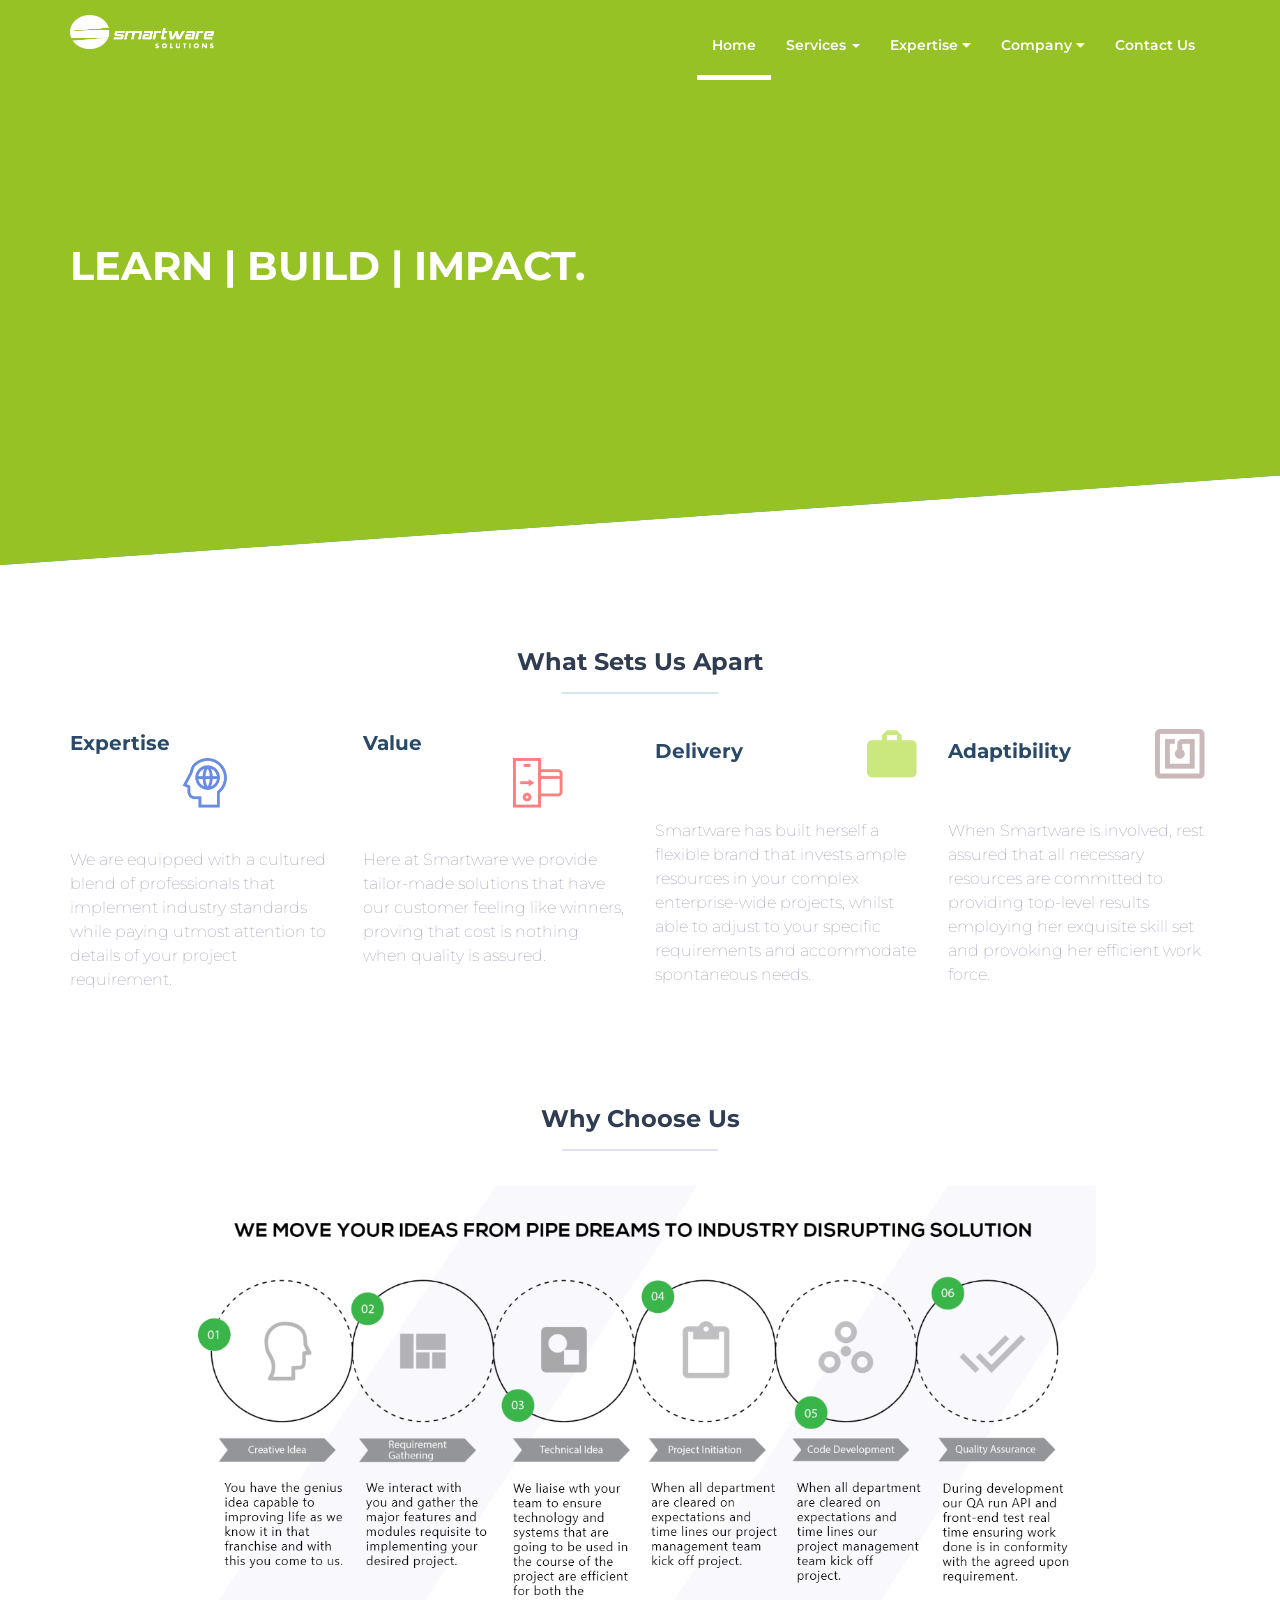
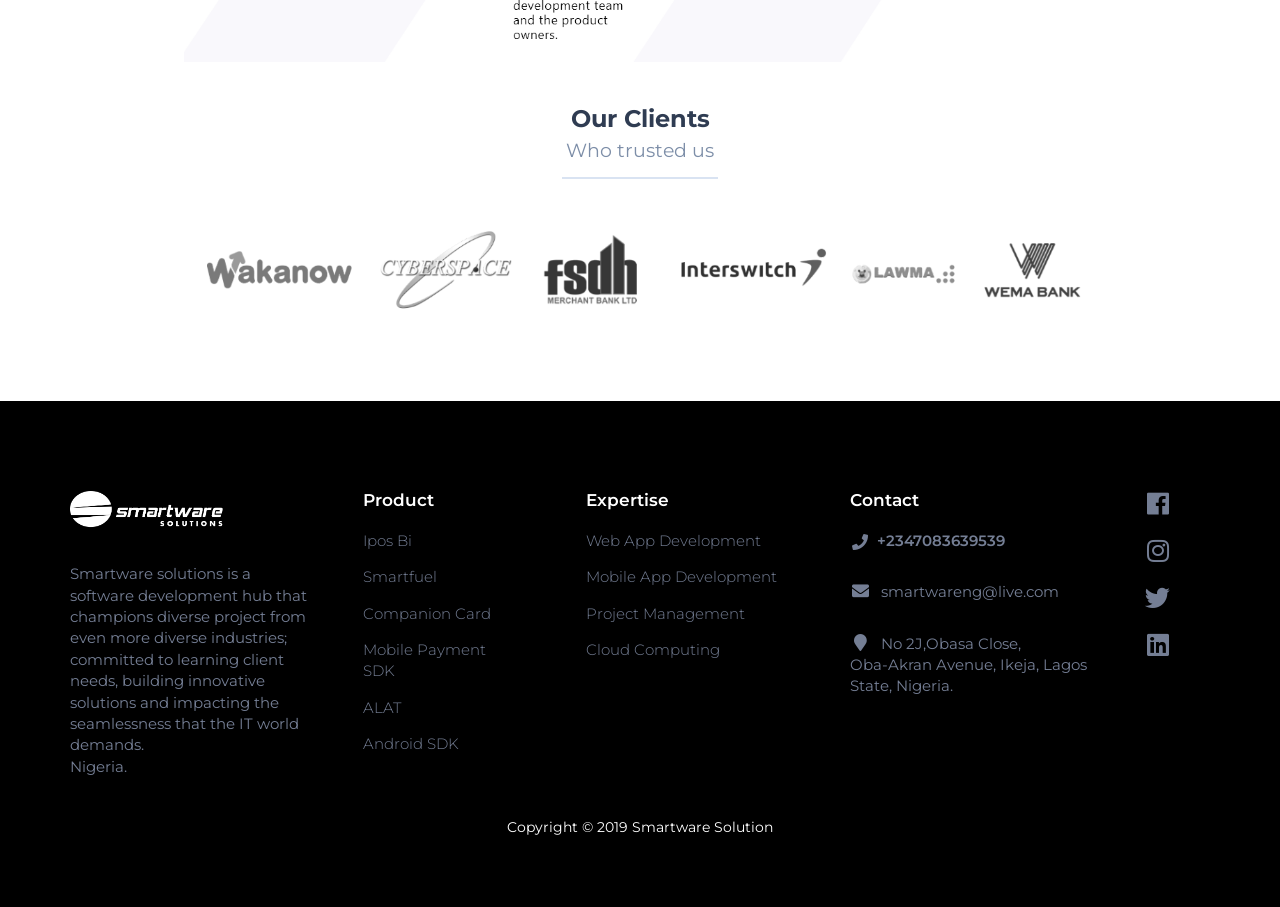
==== commit dcaef3d2: "copyright message added" ====
--- a/HtmlSite/index.html
+++ b/HtmlSite/index.html
@@ -15,6 +15,15 @@
 <style>
 .dropdown-submenu {
     position: relative;
+    /* content: "";
+    top: -7px;
+    right: 40px;
+    width: 0;
+    height: 0;
+    margin-left: 20px;
+    border-left: 7px solid transparent;
+    border-right: 7px solid transparent;
+    border-bottom: 7px solid #ffffff; */
 }
 
 .dropdown-submenu .dropdown-menu {
@@ -340,6 +349,9 @@
                 </div>
             </div>
         </div>
+        <div style="text-align:center; color: white;background-color:black">
+                <span>Copyright © 2019 Smartware Solution</span>
+            </div>
     </div>
 
 
--- a/HtmlSite/css/style-green.css
+++ b/HtmlSite/css/style-green.css
@@ -299,10 +299,21 @@
     font-size:15px;
     font-weight:600
 } */
+
+
+.ybtn-accent-apply {
+    color: #2F3C52;
+    background-color: transparent;
+    border:1px solid #2F3C52;
+    padding: 9px 26px;
+    font-size: 15px;
+    font-weight: 600;
+}
+
 .ybtn-accent-contact {
     color: #2F3C52;
     background-color: transparent;
-    border:1px solid #9BC727;
+    border:1px solid #2F3C52;
     padding: 9px 26px;
     font-size: 15px;
     font-weight: 600;
@@ -311,10 +322,19 @@
 /* .ybtn-accent-contact:hover a{
     color: #ffffff;
 } */
-.ybtn-accent-contact:hover{
+
+.ybtn-accent-apply:hover{
     color: #ffffff;
     background-color: #9BC727;
     text-decoration: none;
+    border:1px solid #9BC727;
+}
+
+.ybtn-accent-contact:hover{
+    color: #ffffff;
+    background-color: #9BC727;
+    text-decoration: none;
+    border:1px solid #9BC727;
 }
 .ybtn-accent-color:hover, .ybtn-accent-color:focus {
     color: #ffffff;
@@ -503,7 +523,7 @@
     top: 0;
     height: 100%;
     background-image: inherit;
-    background-color:  #A8D82A,;
+    background-color:  #97C226,;
     -webkit-transform: skewY(0deg);
     -moz-transform: skewY(0deg);
     -ms-transform: skewY(0deg);
@@ -524,7 +544,7 @@
         top: 0;
         width: 100%;
         height: 60%;
-        background-color:  #A8D82A,;
+        background-color:  #97C226,;
         -webkit-transform: skewY(-10deg);
         -moz-transform: skewY(-10deg);
         -ms-transform: skewY(-10deg);
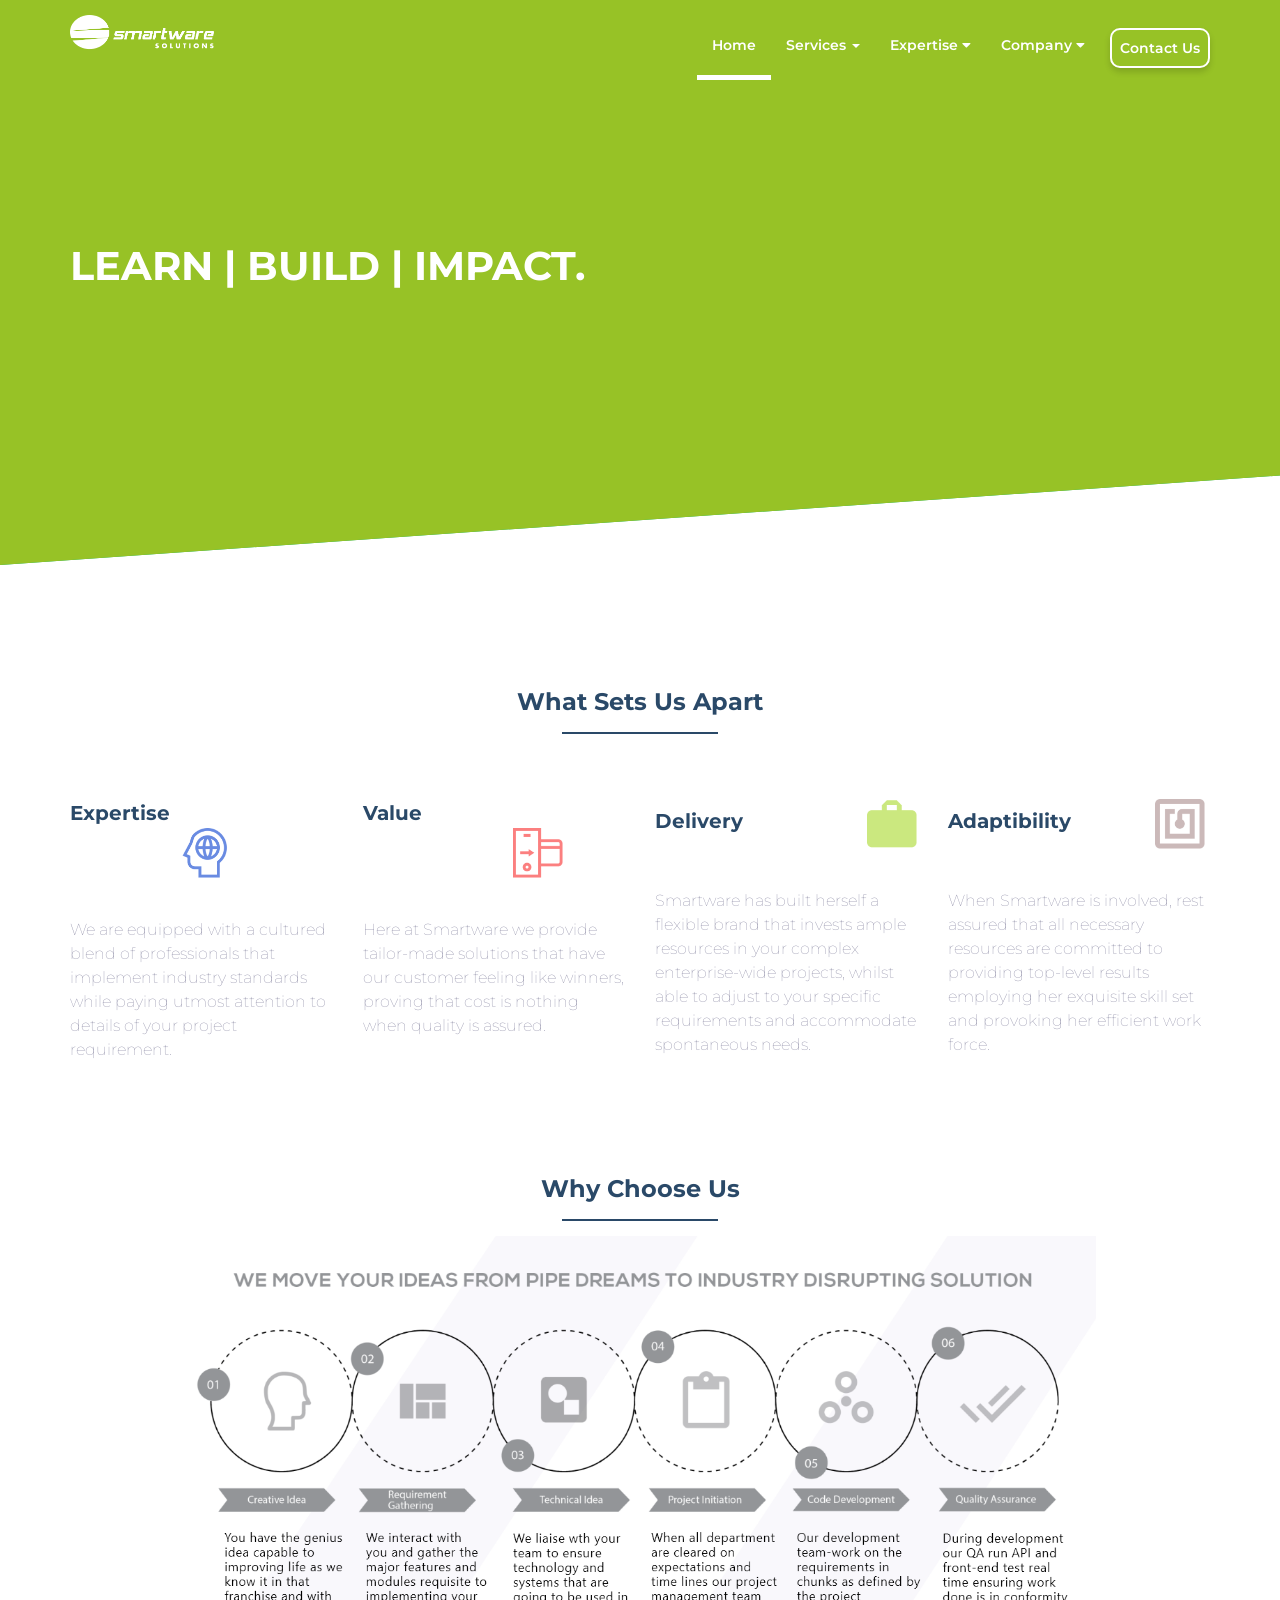
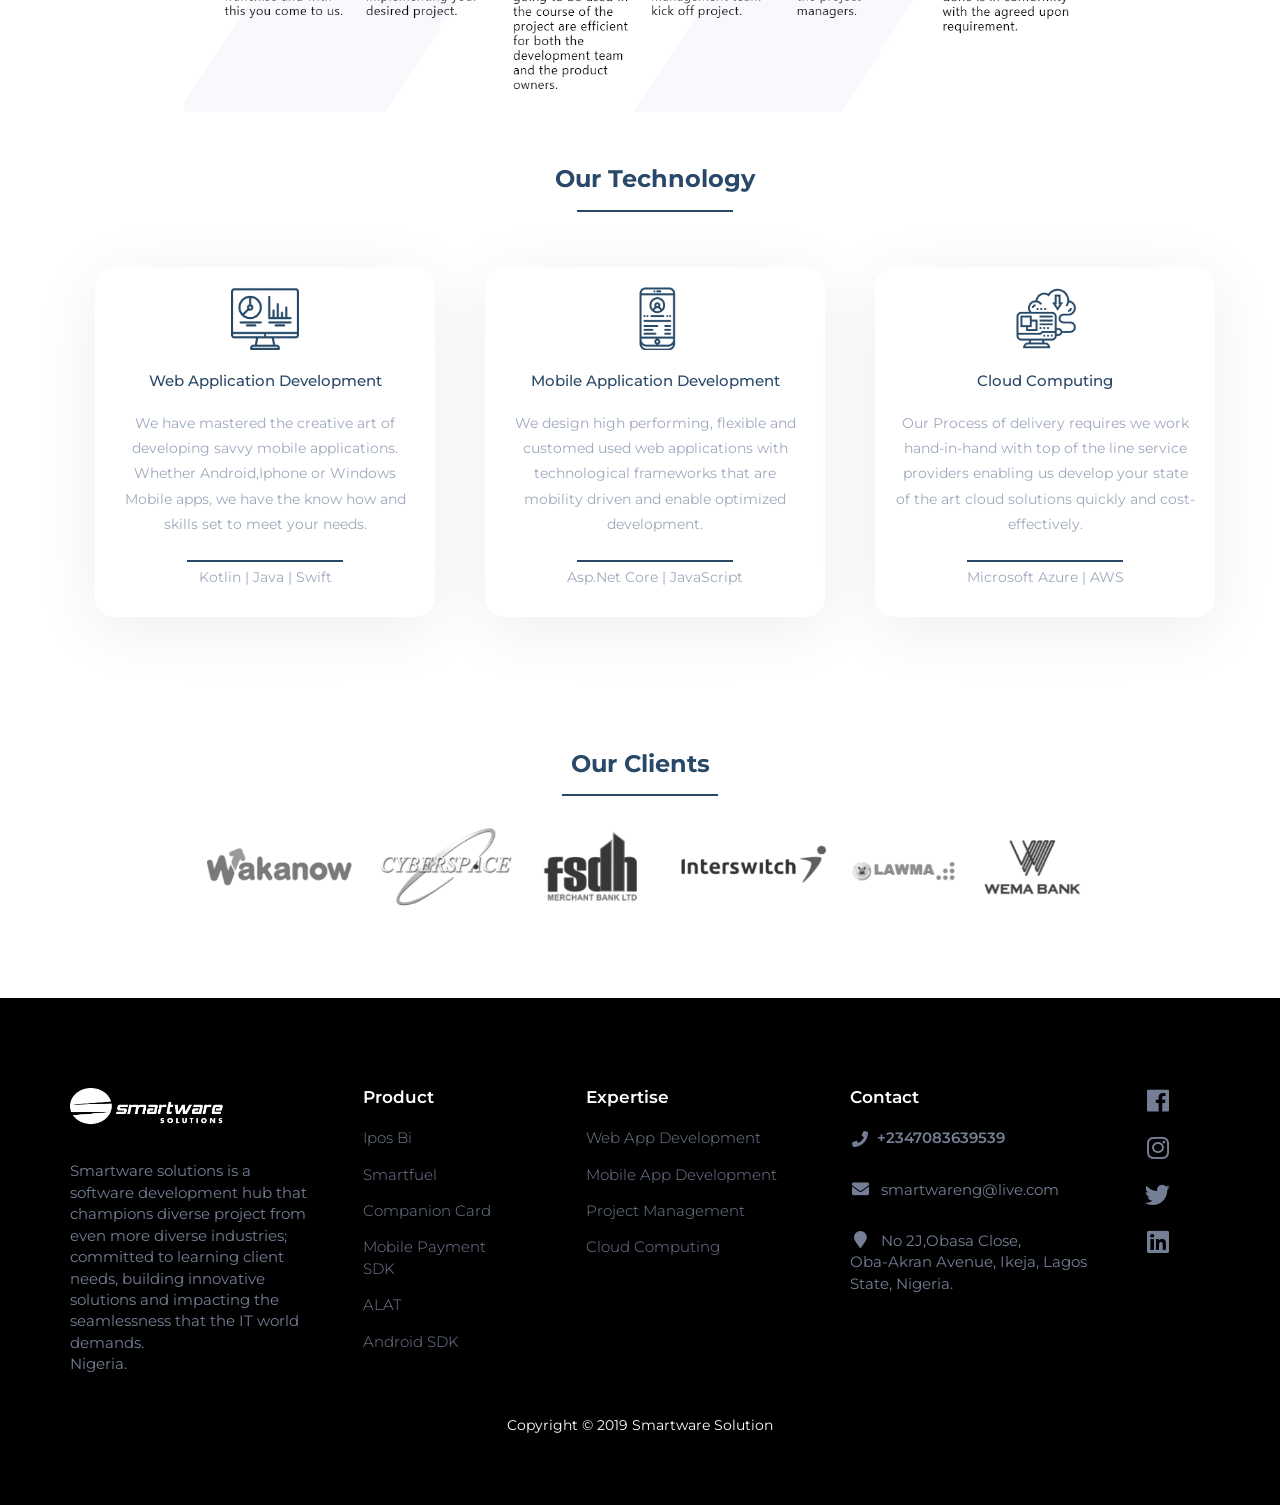
==== commit 902291e0: "Pages adjusted and correction made" ====
--- a/HtmlSite/index.html
+++ b/HtmlSite/index.html
@@ -15,17 +15,12 @@
 <style>
 .dropdown-submenu {
     position: relative;
-    /* content: "";
-    top: -7px;
-    right: 40px;
-    width: 0;
-    height: 0;
-    margin-left: 20px;
-    border-left: 7px solid transparent;
-    border-right: 7px solid transparent;
-    border-bottom: 7px solid #ffffff; */
 }
 
+li.dropdown > ul .dropdown-menu::before{
+border-left:none;
+border:none;
+}
 .dropdown-submenu .dropdown-menu {
     top: 0;
     left: 100%;
@@ -118,10 +113,9 @@
                                         </ul>
 
                                     </li>
-
                                     <li class="support-button-holder support-dropdown">
-                                        <a href="contact.html" ">Contact Us</a>
-                                    </li>
+                                            <a class="support-button" href="contact.html" ">Contact Us</a>
+                                        </li>
                                 </ul>
                             </div>
                         </div>
@@ -177,8 +171,12 @@
             <div class="row">
 
                 <div class="col-md-12">
-                    <div class="top-title">What Sets Us Apart</div>
-                    <div class="row-subtitle"></div>
+                    <div style="padding-bottom:50px;">
+                            <div class="section-title">What Sets Us Apart</div>
+                    <div class="tech-subtitle"></div>
+                    </div>
+                
+                    
                 </div>
                 <!-- <div class="info-why">
                     <h3 style="color:#2F3C52">WHY US?</h3>
@@ -187,7 +185,7 @@
                     <div class="col-md-3">
 
                         <div class="expert-text">
-                            <a href="" style="font-size: 20px; font-weight: bold; color: #2A4968;">Expertise</a>
+                            <a href="" style="font-size: 20px; font-weight: bold; color: #2A4968;text-decoration:none">Expertise</a>
                             <img src="images/expertise.png" style="width:50px; margin-left:110px" alt="">
                         </div>
 
@@ -201,7 +199,7 @@
                     <div class="col-md-3">
 
                         <div class="expert-text">
-                            <a href="" style="font-size: 20px; font-weight: bold; color: #2A4968;">Value</a>
+                            <a href="" style="font-size: 20px; font-weight: bold; color: #2A4968;text-decoration:none">Value</a>
                             <img src="images/mobile-payment.png" style="width:50px; margin-left:150px" alt="">
                         </div>
 
@@ -215,7 +213,7 @@
                     <div class="col-md-3">
 
                         <div class="expert-text">
-                            <a href="" style="font-size: 20px; font-weight: bold; color: #2A4968;">Delivery</a>
+                            <a href="" style="font-size: 20px; font-weight: bold; color: #2A4968;text-decoration:none">Delivery</a>
                             <img src="images/briefcase.png" style="width:50px; margin-left:120px" alt="">
                         </div>
 
@@ -228,7 +226,7 @@
                     <div class="col-md-3">
 
                         <div class="expert-text">
-                            <a href="" style="font-size: 20px; font-weight: bold; color: #2A4968;">Adaptibility</a>
+                            <a href="" style="font-size: 20px; font-weight: bold; color:#2A4968; text-decoration:none">Adaptibility</a>
                             <img src="images/communication.png" style="width:50px; margin-left:80px" alt="">
                         </div>
 
@@ -248,8 +246,8 @@
         <div class="container">
             <div class="row">
                 <div class="col-md-12">
-                    <div class="row-title">Why Choose Us</div>
-                    <div class="row-subtitle"></div>
+                    <div class="section-title">Why Choose Us</div>
+                    <div class="tech-subtitle"></div>
                 </div>
             </div>
             <div style="width:80%; margin:auto">
@@ -259,14 +257,99 @@
 
         </div>
     </div>
+
+    <div id="articles" class="container-fluid">
+            <div class="container">
+
+                <div class="container">
+                    <div class="row">
+                        <div class="col-md-12">
+                            <div class="section-title">Our Technology</div>
+                            <div class="tech-subtitle"></div>
+                        </div>
+                    </div>
+
+                    <div class="row">
+                        <div class="animated slideInLeft col-sm-6 col-md-4">
+                            <div class="article-summary">
+                                <div class="tech-img"><img src="images/linear-iconweb01-04.png" alt="" /></div>
+                                <div class="tech-details">
+                                    <div class="tech-title"><a href="">Web Application Development</a></div>
+                                    <br>
+                                    <div class="tech-text">
+                                       We have mastered the creative art of developing savvy mobile applications.
+                                       Whether Android,Iphone or Windows Mobile apps, we have the know how and skills
+                                       set to meet your needs.
+                                    </div>
+                                    <div class="tech-subtitle"></div>
+                                 
+                                    <div>
+                                      <p style="color:#9DA9BC;margin-top:10px;">Kotlin | Java | Swift</p> 
+                                    </div>
+                                </div>
+                            </div>
+                        </div>
+                        <div class="col-sm-6 col-md-4">
+                                <div class="article-summary">
+                                        <div class="tech-img"><img src="images/linear-iconmobile01-04.png" alt="" /></div>
+                                        <div class="tech-details">
+                                            <div class="tech-title"><a href="">Mobile Application Development</a></div>
+                                            <br>
+                                            <div class="tech-text">
+                                             We design high performing, flexible and customed used web applications with
+                                             technological frameworks that are mobility driven and enable optimized development.
+                                            </div>
+                                            <div class="tech-subtitle"></div>
+                                         
+                                            <div>
+                                              <p style="color:#9DA9BC;margin-top:10px;">Asp.Net Core | JavaScript</p> 
+                                            </div>
+                                        </div>
+                                    </div>
+                        </div>
+                        <div class="animated slideInRight col-sm-6 col-md-4">
+                                <div class="article-summary">
+                                        <div class="tech-img"><img src="images/CloudComp-04.png" alt="" /></div>
+                                        <div class="tech-details">
+                                            <div class="tech-title"><a href="">Cloud Computing</a></div>
+                                            <br>
+                                            <div class="tech-text">
+                                               Our Process of delivery requires we work hand-in-hand with top of the line service providers
+                                               enabling us develop your state of the art cloud solutions quickly and cost-effectively.
+                                            </div>
+                                            <div class="tech-subtitle"></div>
+                                         
+                                            <div>
+                                              <p style="color:#9DA9BC;margin-top:10px;">Microsoft Azure | AWS</p> 
+                                            </div>
+                                        </div>
+                                    </div>
+                        </div>
+                       
+                       
+                   
+                        <!-- <div class="col-md-12">
+                            <div class="pagination">
+                                <span class="current page-number">1</span>
+                                <a class="page-number" href="#">2</a>
+                                <a class="next page-number" href="#"><i class="fas fa-chevron-right"></i></a>
+                            </div>
+                        </div> -->
+                    </div>
+                </div>
+            </div>
+        </div>
+
+
+
 
     <div id="testimonials" class="container-fluid">
         <div class="bg-color"></div>
         <div class="container">
             <div class="row">
                 <div class="col-xs-12">
-                    <div class="client-title">Our Clients</div>
-                    <div class="row-subtitle">Who trusted us</div>
+                        <div class="section-title">Our Clients</div>
+                        <div class="tech-subtitle"></div>
                 </div>
             </div>
             <div class="row">
@@ -279,6 +362,7 @@
             </div>
         </div>
     </div>
+
 
 
     <div id="footer" class="container-fluid">
--- a/HtmlSite/css/style-green.css
+++ b/HtmlSite/css/style-green.css
@@ -92,6 +92,15 @@
 .slick-dots li.slick-active {
     opacity: 1;
 }
+.section-title {
+    text-align: center;
+    font-size: 24px;
+    font-weight: 700;
+    color: #2A4968;
+    position: relative;
+    margin-top: 40px;
+    /* margin-top: 0; */
+}
 
 .row-title {
     text-align: center;
@@ -143,6 +152,15 @@
     margin-bottom: 50px;
 }
 
+.tech-subtitle {
+    position: relative;
+    text-align: center;
+    font-size: 19px;
+    color: #9BC727;
+    font-weight: 400;
+    margin-bottom: 30px;
+}
+
 .row-subtitle {
     position: relative;
     text-align: center;
@@ -174,6 +192,17 @@
     margin-left: -45px;
     bottom: -10px;
     border-radius: 10px
+}
+
+.tech-subtitle:after {
+    position: absolute;
+    content: "";
+    width: 156px;
+    height: 2px;
+    background-color:  #2A4968;
+    left: 50%;
+    margin-left: -78px;
+    bottom: -15px;
 }
 
 .row-subtitle:after {
@@ -356,9 +385,9 @@
     background-color: #66556b;
 }
 
-.ybtn-header-color:hover, .ybtn-header-color:focus {
-    color: #ffffff;
-    background-color: #608504;
+.ybtn-accent-color {
+    color: #ffffff;
+    background-color: #2F3C52;
 }
 
 .ybtn-other-color {
@@ -544,7 +573,7 @@
         top: 0;
         width: 100%;
         height: 60%;
-        background-color:  #97C226,;
+        background-color:  #97C226;
         -webkit-transform: skewY(-10deg);
         -moz-transform: skewY(-10deg);
         -ms-transform: skewY(-10deg);
@@ -645,7 +674,8 @@
     position: relative;
     cursor: pointer;
     padding: 8px;
-    background-color: #66556b;
+    /* background-color: #ffffff; */
+    border: 2px white solid;
     border-radius: 10px;
     color: #ffffff;
     opacity: 1;
@@ -661,8 +691,8 @@
 
 .support-button-holder a.support-button:hover, .support-button-holder a.support-button:focus {
     border-radius: 10px;
-    background-color: #608504 !important;
-    color: #ffffff !important;
+    background-color: #97C226 !important;
+    color: #ffffff;
     opacity: 1 !important;
 }
 
@@ -2146,6 +2176,18 @@
     padding-bottom: 70px; */
 }
 
+.contact-area {
+    padding-top: 30px;
+    padding-bottom: 30px;
+    position: relative;
+}
+
+.contact-area.contact-bg {
+    background-color:none;
+    /* padding-top: 70px;
+    padding-bottom: 70px; */
+}
+
 .message-area.normal-bg .text-purple-dark, .message-area.normal-bg .text-other-color2 {
     font-weight: 300;
 }
@@ -2165,6 +2207,11 @@
     -ms-transform-origin: center center;
     transform-origin: center center;
     z-index: -1;
+}
+
+.contact-area .buttons-holder {
+    text-align: right;
+    padding-top: 10px;
 }
 
 .message-area .buttons-holder {
@@ -3996,6 +4043,7 @@
     padding-bottom: 60px;
     text-align: center;
     overflow: hidden;
+    
 }
 #testimonials {
     /* padding-top: 15px; */
@@ -4975,13 +5023,13 @@
     opacity: 0.5;
 }
 
-#header-holder.contact-header .support-button-holder a.support-button {
+/* #header-holder.contact-header .support-button-holder a.support-button {
     background-color: #65d692;
 }
 
 #header-holder.contact-header .support-button-holder a.support-button:hover, #header-holder.contact-header .support-button-holder a.support-button:focus {
     background-color: #51d184 !important;
-}
+} */
 
 #header-holder.about-header {
     background-color: #97C226;
@@ -6008,6 +6056,19 @@
     filter: brightness(110%);
 }
 
+.tech-img img {
+    /* border-radius: 20px; */
+    margin-top: 20px;
+    width: 20%;
+    -webkit-transition: all 0.3s ease 0s;
+    transition: all 0.3s ease 0s;
+}
+
+ .tech-details {
+    padding: 20px;
+    text-align: center;
+}
+
 #articles .article-summary .article-details {
     padding: 20px;
     text-align: left;
@@ -6017,6 +6078,18 @@
     margin-bottom: 18px;
     padding-right: 18px;
     position: relative;
+}
+
+.tech-title a {
+    display: inline-block;
+    width: 100%;
+    color: #2A4968;
+    font-size: 15px;
+    font-weight: 500;
+    text-decoration: none;
+    text-transform: capitalize;
+    -webkit-transition: all 0.3s ease 0s;
+    transition: all 0.3s ease 0s;
 }
 
 #articles .article-summary .article-title a {
@@ -6062,6 +6135,14 @@
     margin-bottom: 10px;
 }
 
+
+.tech-text {
+    color: #9DA9BC;
+    font-size: 14px;
+    line-height: 1.8em;
+    margin-bottom: 10px;
+    text-align: center;
+}
 #articles .article-summary .article-text {
     color: #9DA9BC;
     font-size: 14px;
@@ -6412,6 +6493,7 @@
     background-color: #f9fbff;
     padding-top: 50px;
     padding-bottom: 50px;
+    /* background-image: url(../images/WebBackground.png); */
 }
 
 #contact-info .info-box {
